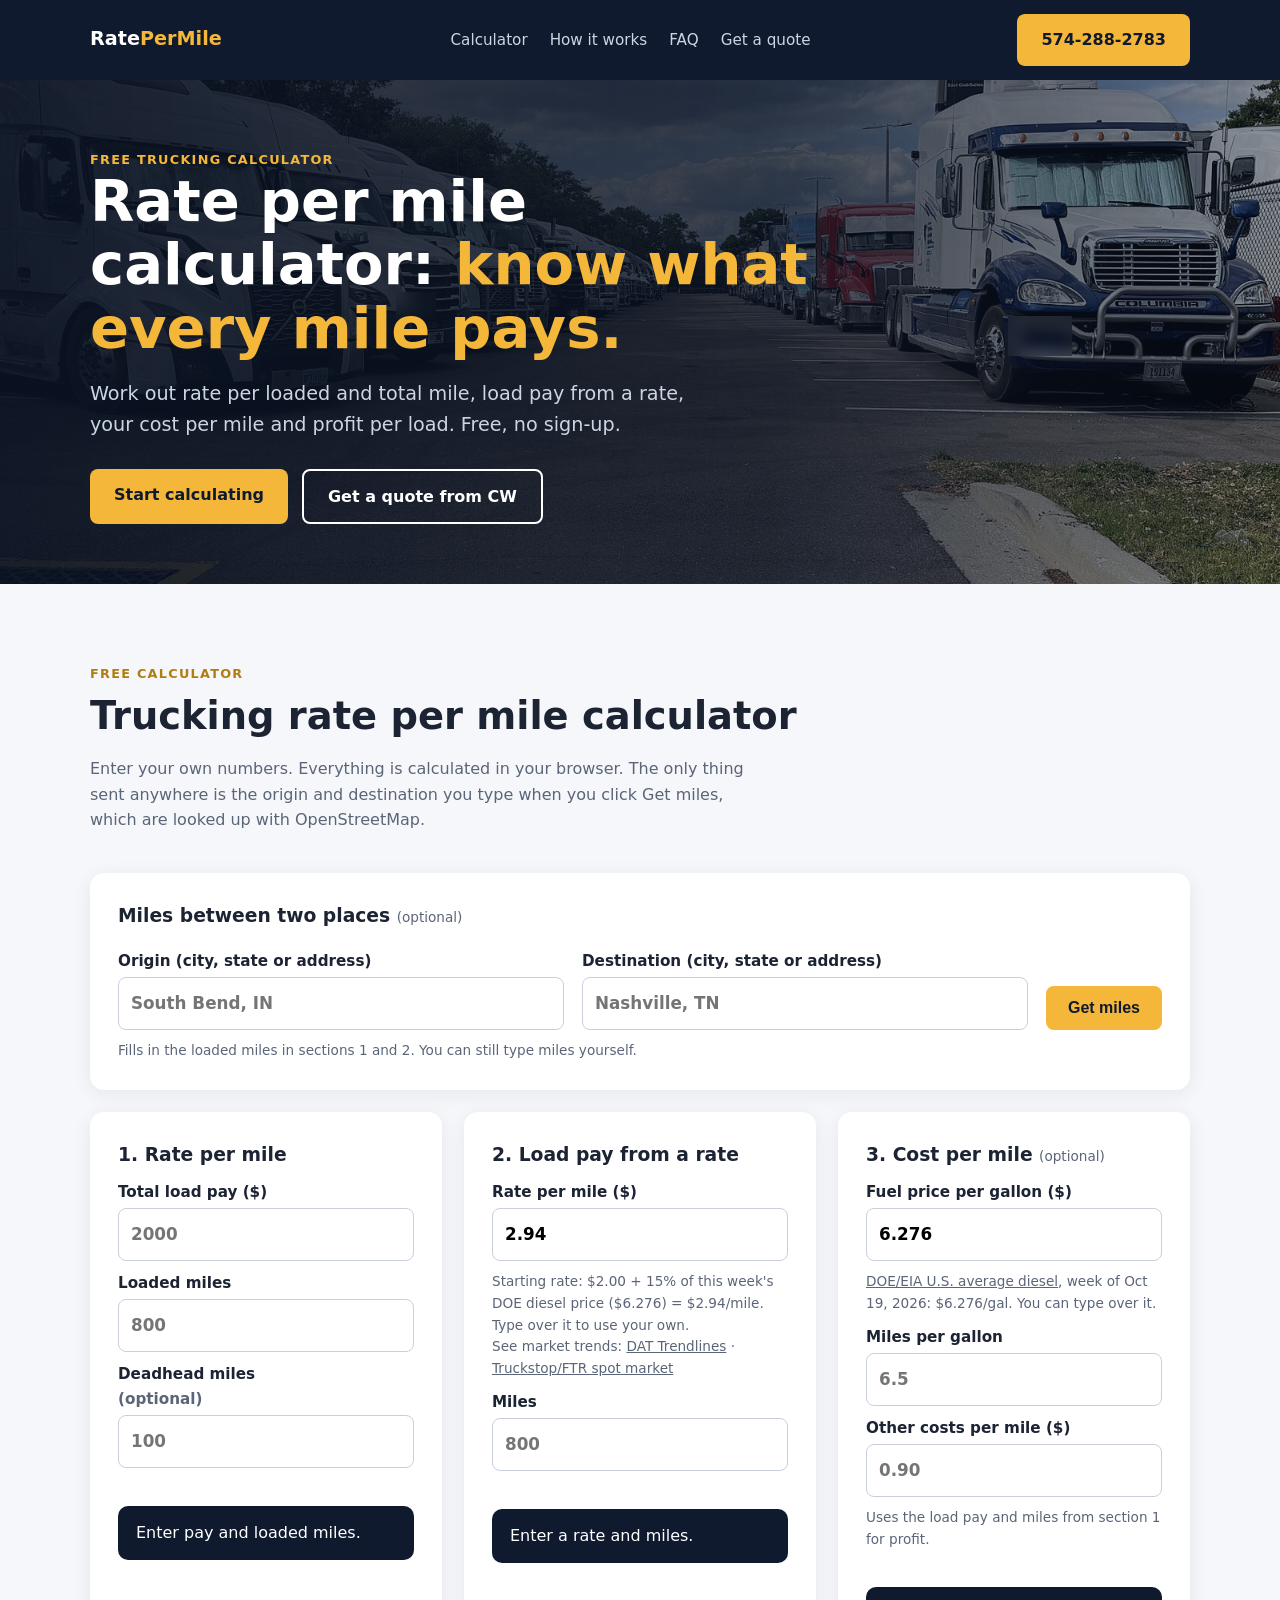
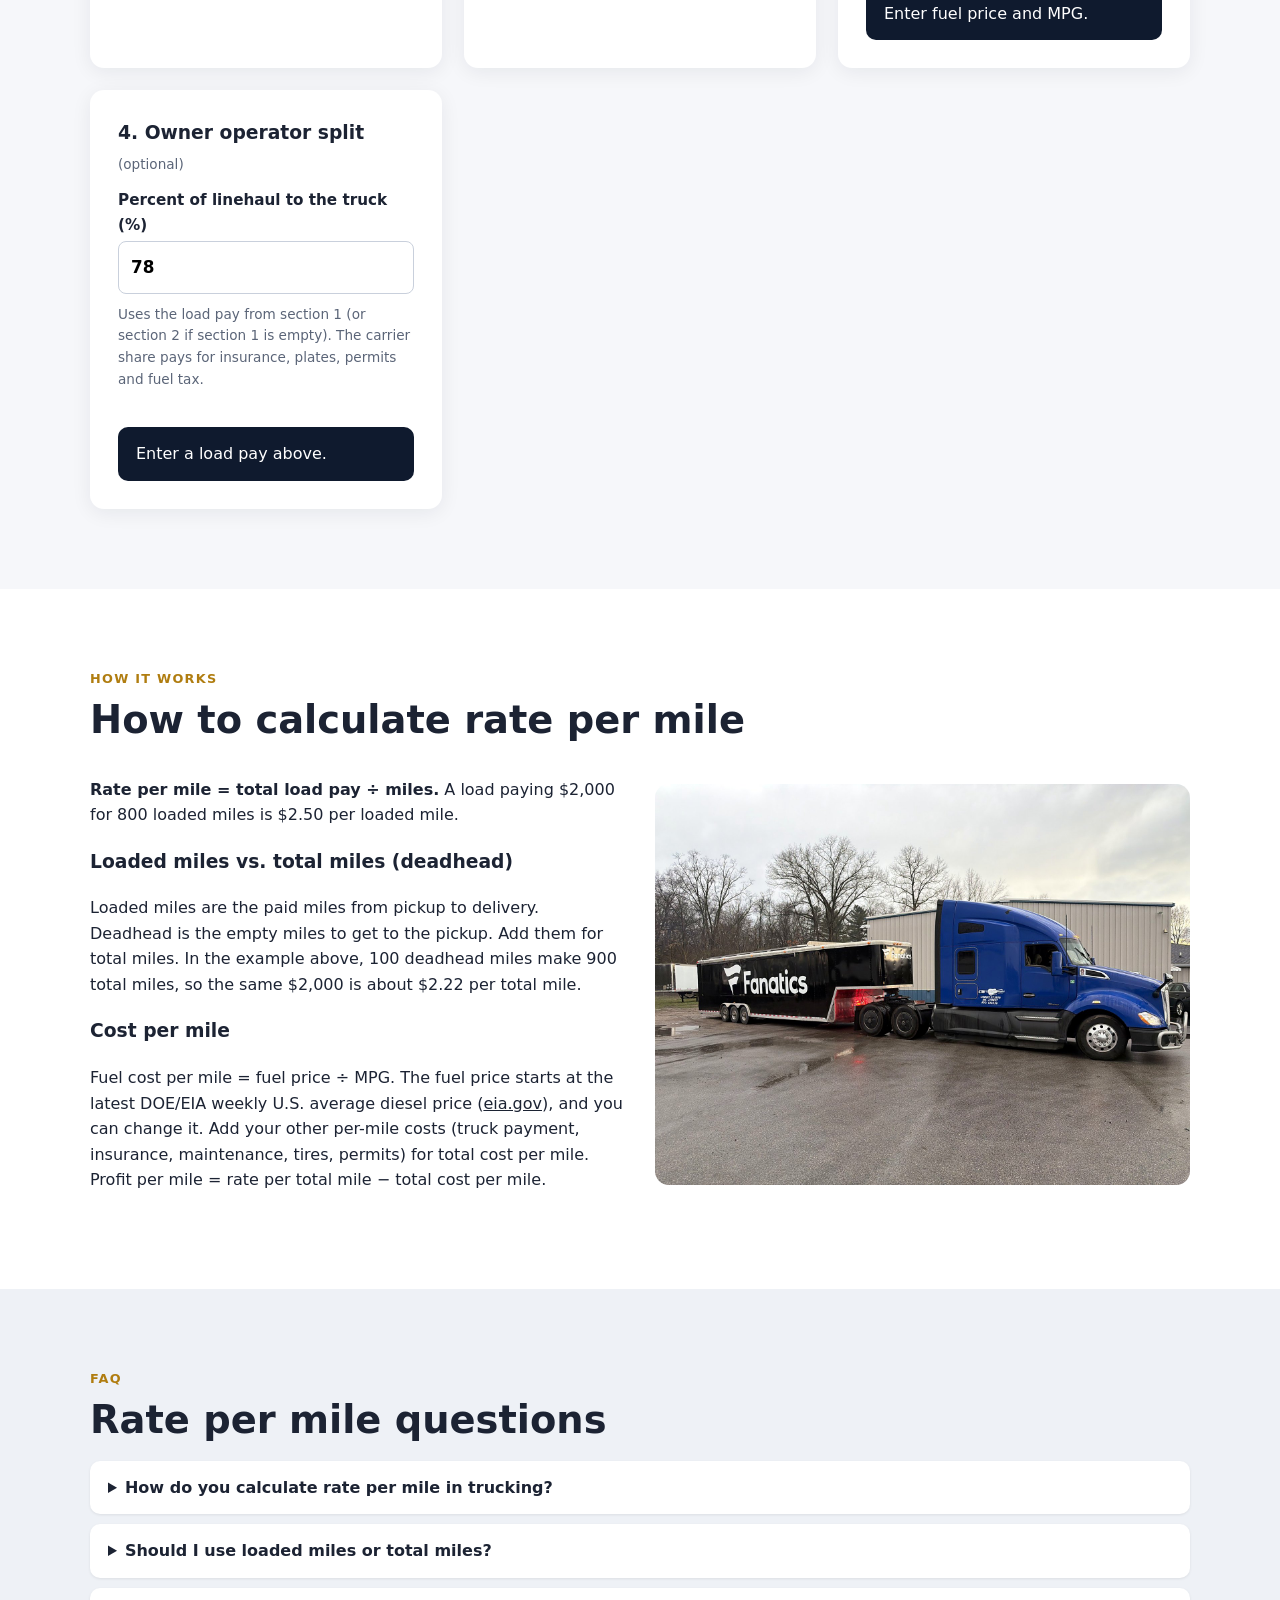
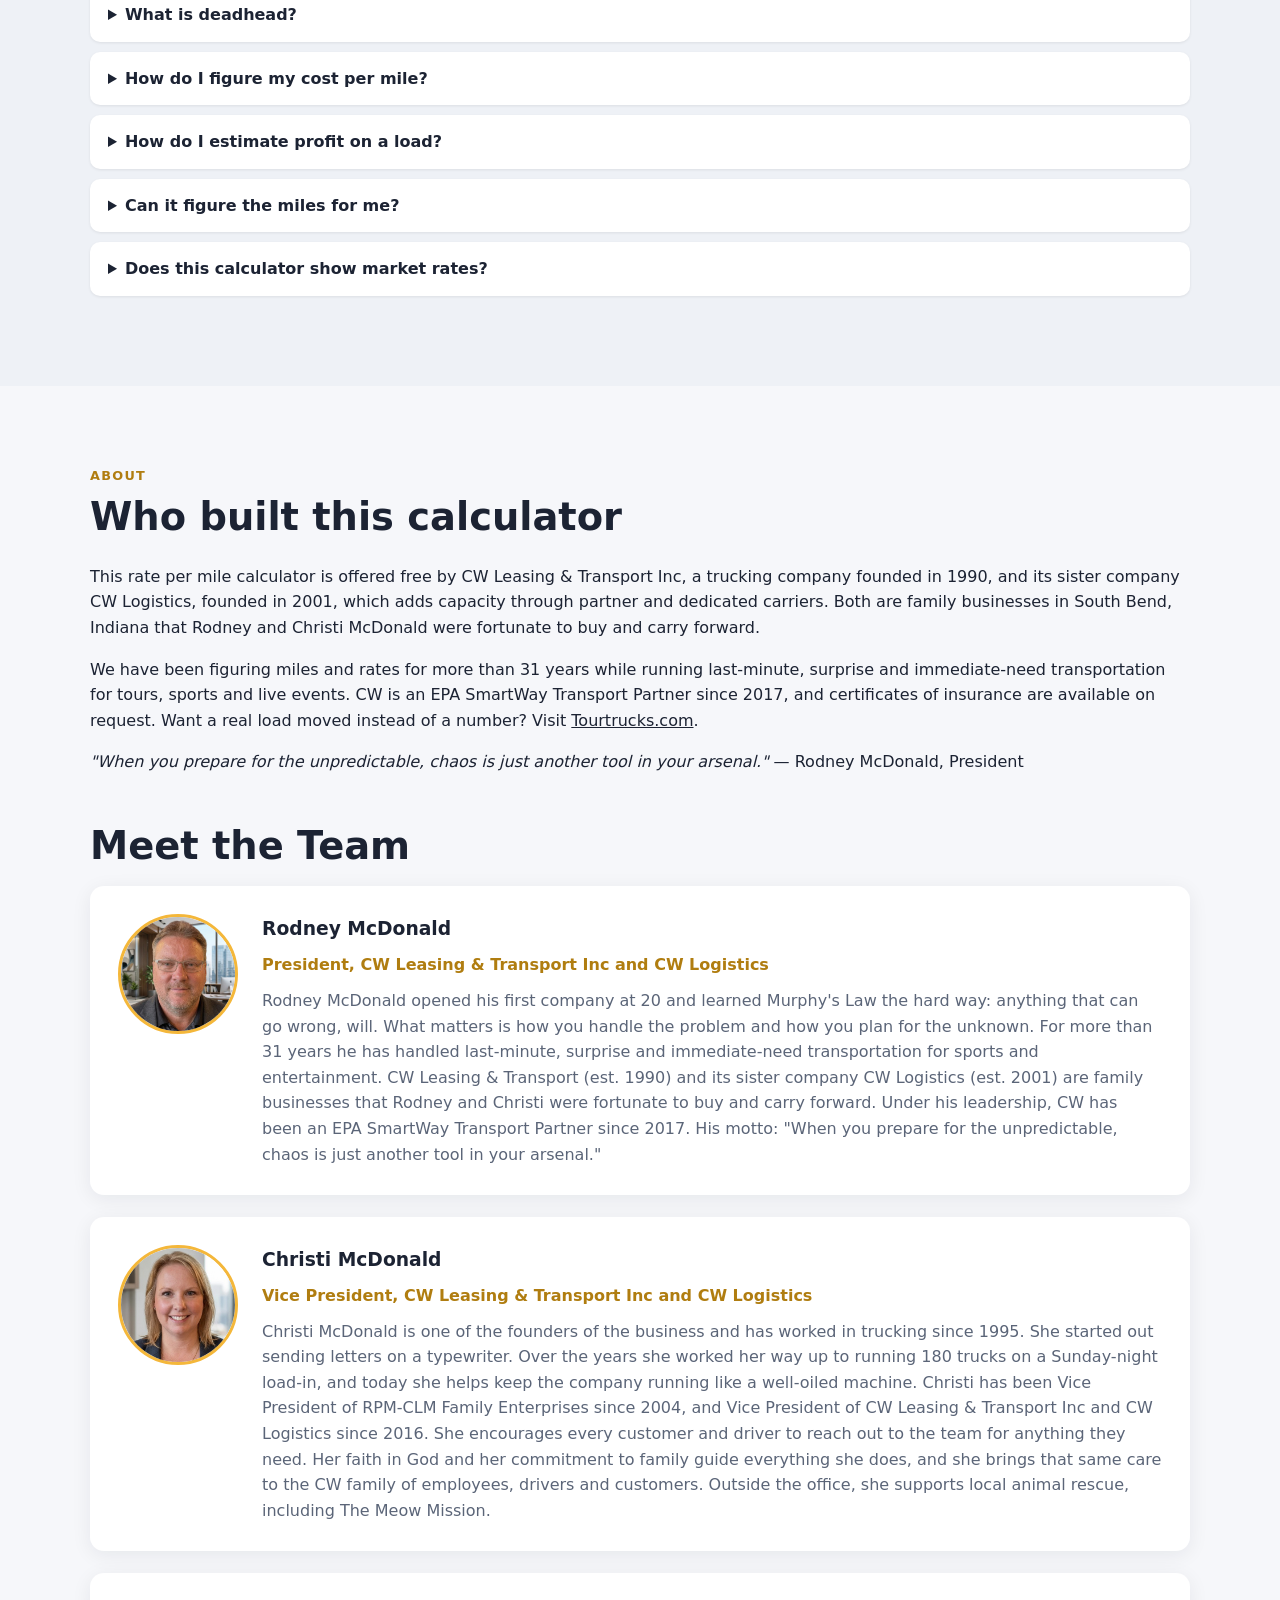
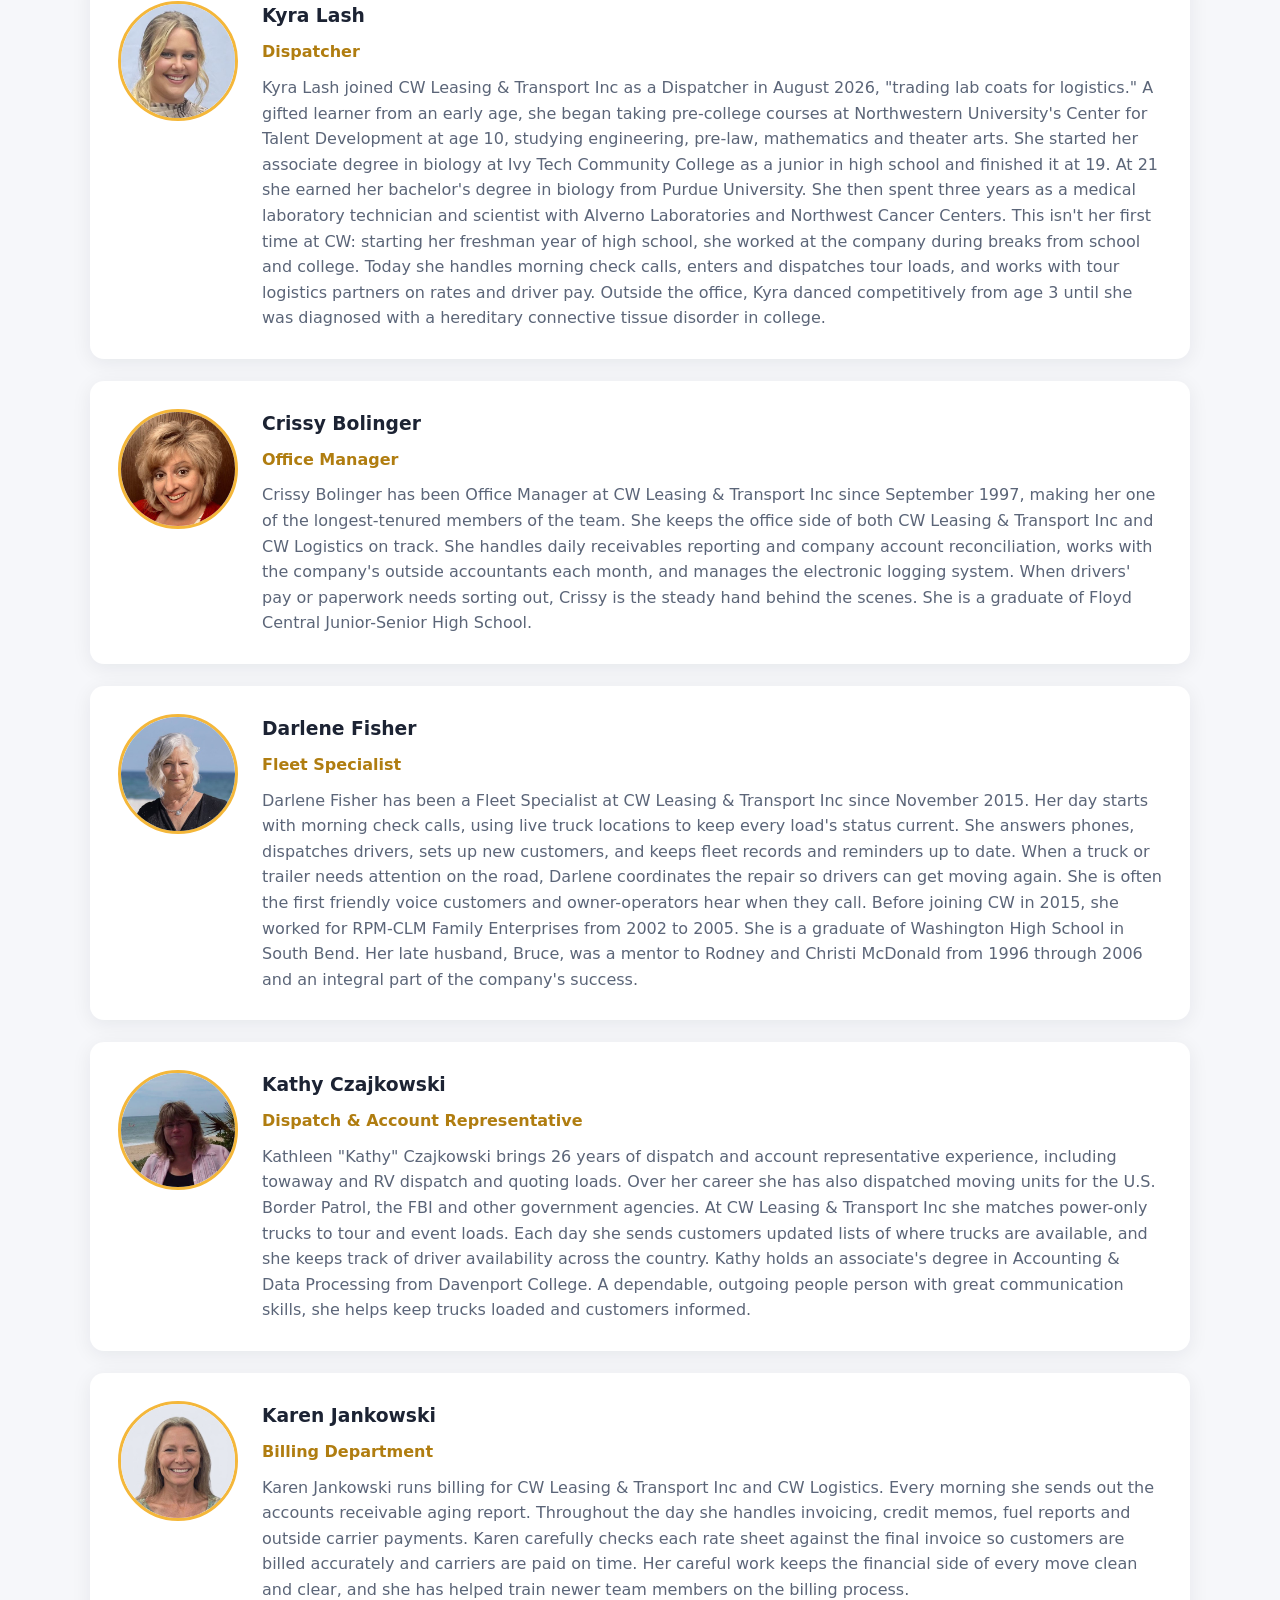
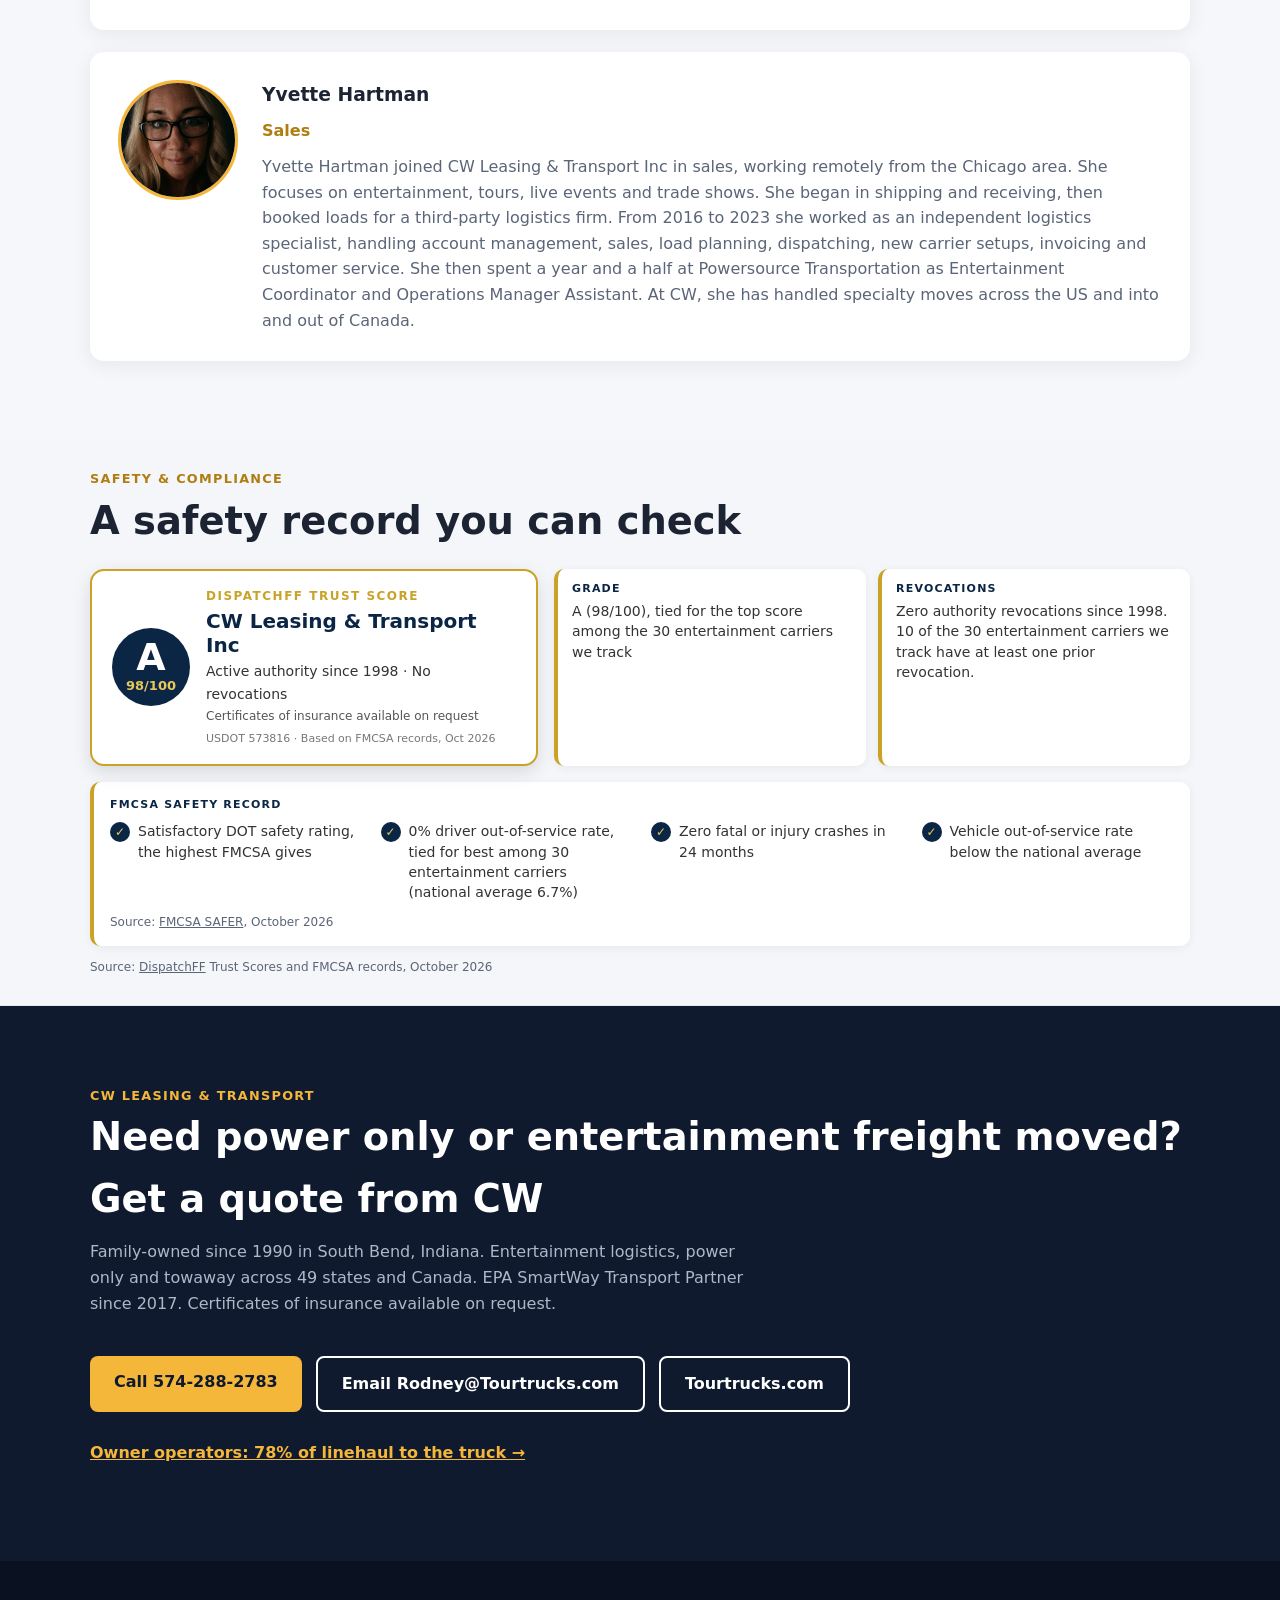
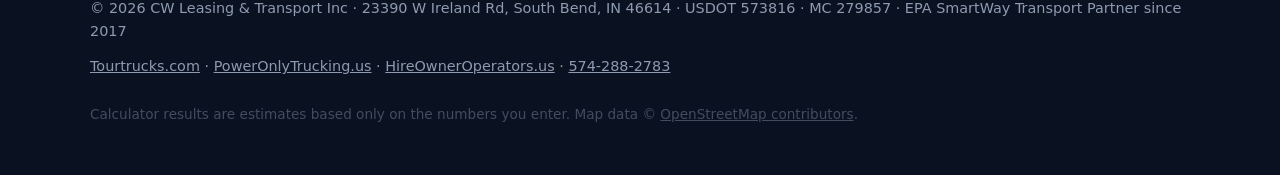
==== index.html @ 6338f36e "Remove lowest grades card from safety section" ====
<!doctype html>
<html lang="en"><head><meta charset="utf-8"><meta name="viewport" content="width=device-width,initial-scale=1">
<title>Rate Per Mile Calculator | Trucking Rate Per Mile &amp; Cost Per Mile Calculator</title><meta name="description" content="Free rate per mile calculator for truckers, owner operators and shippers. Figure trucking rate per mile, loaded vs. total miles with deadhead, load pay from a rate, cost per mile and profit per load. From CW Leasing &amp; Transport.">
<meta name="keywords" content="rate per mile calculator, trucking rate per mile, cost per mile calculator, deadhead, owner operator calculator">
<link rel="canonical" href="https://ratepermile.com/"><meta property="og:title" content="Rate Per Mile Calculator | Trucking Rate Per Mile &amp; Cost Per Mile Calculator"><meta property="og:description" content="Free rate per mile calculator for truckers, owner operators and shippers. Figure trucking rate per mile, loaded vs. total miles with deadhead, load pay from a rate, cost per mile and profit per load. From CW Leasing &amp; Transport."><meta property="og:url" content="https://ratepermile.com/"><meta property="og:type" content="website">
<link rel="stylesheet" href="css/style.css"><script type="application/ld+json">{"@context": "https://schema.org", "@type": "LocalBusiness", "name": "CW Leasing & Transport Inc", "url": "https://ratepermile.com/", "telephone": "+1-574-288-2783", "email": "Rodney@Tourtrucks.com", "foundingDate": "1990-09", "address": {"@type": "PostalAddress", "streetAddress": "23390 W Ireland Rd", "addressLocality": "South Bend", "addressRegion": "IN", "postalCode": "46614", "addressCountry": "US"}, "areaServed": ["United States", "Canada"], "description": "Free rate per mile calculator for truckers, owner operators and shippers. Figure trucking rate per mile, loaded vs. total miles with deadhead, load pay from a rate, cost per mile and profit per load. From CW Leasing & Transport.", "award": "EPA SmartWay Transport Partner since 2017", "identifier": [{"@type": "PropertyValue", "name": "USDOT", "value": "573816"}, {"@type": "PropertyValue", "name": "MC", "value": "279857"}], "image": "https://ratepermile.com/img/tractors-trailers-rows.jpg", "sameAs": ["https://www.tourtrucks.com/", "https://poweronlytrucking.us/", "https://www.facebook.com/entertainmenttransportation", "https://www.linkedin.com/in/mcrodney/"]}</script><script type="application/ld+json">{"@context": "https://schema.org", "@type": "WebApplication", "name": "Rate Per Mile Calculator", "url": "https://ratepermile.com/", "applicationCategory": "BusinessApplication", "operatingSystem": "Any (web browser)", "offers": {"@type": "Offer", "price": "0", "priceCurrency": "USD"}, "description": "Free rate per mile calculator for truckers, owner operators and shippers. Figure trucking rate per mile, loaded vs. total miles with deadhead, load pay from a rate, cost per mile and profit per load. From CW Leasing & Transport.", "provider": {"@type": "Organization", "name": "CW Leasing & Transport Inc", "url": "https://tourtrucks.com/", "telephone": "+1-574-288-2783"}}</script><script type="application/ld+json">{"@context": "https://schema.org", "@type": "FAQPage", "mainEntity": [{"@type": "Question", "name": "How do you calculate rate per mile in trucking?", "acceptedAnswer": {"@type": "Answer", "text": "Divide the total load pay by the miles. For example, $2,000 for 800 loaded miles is $2.50 per loaded mile."}}, {"@type": "Question", "name": "Should I use loaded miles or total miles?", "acceptedAnswer": {"@type": "Answer", "text": "Use both. Rate per loaded mile is what brokers usually quote, but rate per total mile (loaded plus deadhead) shows what the truck actually earns for every mile it drives."}}, {"@type": "Question", "name": "What is deadhead?", "acceptedAnswer": {"@type": "Answer", "text": "Deadhead is the empty miles driven to pick up a load or to get back after delivering one. Those miles cost fuel and time but usually are not paid."}}, {"@type": "Question", "name": "How do I figure my cost per mile?", "acceptedAnswer": {"@type": "Answer", "text": "Fuel cost per mile is the fuel price per gallon divided by your miles per gallon. The fuel price fills in automatically with the latest U.S. Department of Energy (EIA) weekly U.S. average retail on-highway diesel price, updated every week. You can type over it with your own price. Add your other per-mile costs (truck payment, insurance, maintenance, tires, permits, and so on) to get total cost per mile."}}, {"@type": "Question", "name": "How do I estimate profit on a load?", "acceptedAnswer": {"@type": "Answer", "text": "Subtract your total cost per mile from your rate per total mile, then multiply by total miles for the profit on the load."}}, {"@type": "Question", "name": "Can it figure the miles for me?", "acceptedAnswer": {"@type": "Answer", "text": "Yes. Type an origin and destination (city and state or an address) and click Get miles. It looks up approximate driving miles with free OpenStreetMap data and fills in the loaded miles. That is a car route, so truck routes may differ; check the route on Google Maps and type over the miles if needed."}}, {"@type": "Question", "name": "Does this calculator show market rates?", "acceptedAnswer": {"@type": "Answer", "text": "No. It does not show average or market rates or a quote. The rate per mile starts at $2.00 plus 15% of the weekly DOE diesel price only as a starting number for the math; type over it with your own rate."}}]}</script>
<style>.calc{display:grid;gap:22px;grid-template-columns:repeat(auto-fit,minmax(300px,1fr))}.fld{display:block;margin:10px 0}.fld span{display:block;font-weight:600;font-size:.95rem;margin-bottom:4px}
.fld input{width:100%;padding:12px;font-size:1.05rem;border:1px solid #c9d0dc;border-radius:8px}.fld input.bad{border-color:#c0392b;background:#fff3f2}
.res{margin-top:14px;background:#0f1a2e;color:#fff;border-radius:10px;padding:14px 18px;min-height:52px}.res div{display:flex;justify-content:space-between;gap:10px;padding:3px 0}.res b{color:#f4b73a;font-size:1.15rem}
.err{color:#c0392b;font-size:.9rem;margin-top:8px;min-height:1em}.opt{font-weight:400;color:#5b6578;font-size:.85rem}
.card .btn{margin-top:8px}details{background:#fff;border-radius:10px;padding:14px 18px;margin:10px 0;box-shadow:0 1px 3px rgba(0,0,0,.08)}summary{font-weight:700;cursor:pointer}
.about{display:grid;gap:30px;grid-template-columns:repeat(auto-fit,minmax(300px,1fr));align-items:center}.about img{width:100%;border-radius:14px}
.route{margin-bottom:22px}.rgrid{display:grid;gap:0 18px;grid-template-columns:1fr 1fr auto;align-items:end}.rbtn{margin:10px 0}.rbtn .btn{border:0;cursor:pointer;font-size:1rem;padding:13px 22px}.rbtn .btn:disabled{opacity:.6;cursor:wait}#mimsg.err{color:#c0392b}
@media(max-width:700px){.rgrid{grid-template-columns:1fr}}
@media(max-width:700px){nav{display:none}header .btn{padding:10px 14px}}</style></head><body>
<header><div class="wrap"><a class="brand" href="https://ratepermile.com/">Rate<span>PerMile</span></a>
<nav><a href="#calculator">Calculator</a><a href="#how">How it works</a><a href="#faq">FAQ</a><a href="#quote">Get a quote</a></nav><a class="btn btn-gold" href="tel:+15742882783">574-288-2783</a></div></header>
<section class="hero photo" style="padding:70px 0 60px;background-image:linear-gradient(90deg,rgba(10,18,34,.93) 0,rgba(10,18,34,.78) 60%,rgba(10,18,34,.45)),url(img/tractors-trailers-rows.jpg)"><div class="wrap">
<div class="eyebrow" style="color:var(--gold)">Free trucking calculator</div><h1>Rate per mile calculator: <em>know what every mile pays.</em></h1>
<p>Work out rate per loaded and total mile, load pay from a rate, your cost per mile and profit per load. Free, no sign-up.</p>
<div class="cta"><a class="btn btn-gold" href="#calculator">Start calculating</a><a class="btn btn-ghost" href="#quote">Get a quote from CW</a></div></div></section>
<section id="calculator"><div class="wrap"><div class="eyebrow">Free calculator</div><h2>Trucking rate per mile calculator</h2>
<p class="lead">Enter your own numbers. Everything is calculated in your browser. The only thing sent anywhere is the origin and destination you type when you click Get miles, which are looked up with OpenStreetMap.</p><div class="card route"><h3>Miles between two places <span class="opt">(optional)</span></h3><div class="rgrid">
<label class="fld"><span>Origin (city, state or address)</span><input id="orig" type="text" autocomplete="off" placeholder="South Bend, IN"></label>
<label class="fld"><span>Destination (city, state or address)</span><input id="dest" type="text" autocomplete="off" placeholder="Nashville, TN"></label>
<div class="rbtn"><button type="button" class="btn btn-gold" id="getmi">Get miles</button></div></div>
<p class="note" id="mimsg" aria-live="polite">Fills in the loaded miles in sections 1 and 2. You can still type miles yourself.</p>
<p class="note"><a id="gmap" href="#" target="_blank" rel="noopener" hidden>View route on Google Maps &rarr;</a></p></div>
<div class="calc">
<div class="card"><h3>1. Rate per mile</h3><label class="fld"><span>Total load pay ($)</span><input id="pay" type="number" inputmode="decimal" min="0" step="any" placeholder="2000" value=""></label><label class="fld"><span>Loaded miles</span><input id="loaded" type="number" inputmode="decimal" min="0" step="any" placeholder="800" value=""></label><label class="fld"><span>Deadhead miles <span class="opt">(optional)</span></span><input id="dead" type="number" inputmode="decimal" min="0" step="any" placeholder="100" value=""></label><div class="err" id="e1"></div><div class="res" id="r1">Enter pay and loaded miles.</div></div>
<div class="card"><h3>2. Load pay from a rate</h3><label class="fld"><span>Rate per mile ($)</span><input id="rate" type="number" inputmode="decimal" min="0" step="any" placeholder="2.50" value=""></label><p class="note" id="ratesrc"></p><p class="note">See market trends: <a href="https://www.dat.com/trendlines" target="_blank" rel="noopener">DAT Trendlines</a> · <a href="https://spot.ftrintel.com/current" target="_blank" rel="noopener">Truckstop/FTR spot market</a></p><label class="fld"><span>Miles</span><input id="miles" type="number" inputmode="decimal" min="0" step="any" placeholder="800" value=""></label><div class="err" id="e2"></div><div class="res" id="r2">Enter a rate and miles.</div></div>
<div class="card"><h3>3. Cost per mile <span class="opt">(optional)</span></h3><label class="fld"><span>Fuel price per gallon ($)</span><input id="fuel" type="number" inputmode="decimal" min="0" step="any" placeholder="4.00" value=""></label><p class="note" id="fuelsrc"></p><label class="fld"><span>Miles per gallon</span><input id="mpg" type="number" inputmode="decimal" min="0" step="any" placeholder="6.5" value=""></label><label class="fld"><span>Other costs per mile ($)</span><input id="other" type="number" inputmode="decimal" min="0" step="any" placeholder="0.90" value=""></label><p class="note opt">Uses the load pay and miles from section 1 for profit.</p><div class="err" id="e3"></div><div class="res" id="r3">Enter fuel price and MPG.</div></div>
<div class="card"><h3>4. Owner operator split <span class="opt">(optional)</span></h3><label class="fld"><span>Percent of linehaul to the truck (%)</span><input id="pct" type="number" inputmode="decimal" min="0" step="any" placeholder="78" value="78"></label><p class="note opt">Uses the load pay from section 1 (or section 2 if section 1 is empty). The carrier share pays for insurance, plates, permits and fuel tax.</p><div class="err" id="e4"></div><div class="res" id="r4">Enter a load pay above.</div></div>
</div></div></section><section id="how" style="background:#fff"><div class="wrap"><div class="eyebrow">How it works</div><h2>How to calculate rate per mile</h2>
<div class="about"><div><p><strong>Rate per mile = total load pay ÷ miles.</strong> A load paying $2,000 for 800 loaded miles is $2.50 per loaded mile.</p>
<h3>Loaded miles vs. total miles (deadhead)</h3><p>Loaded miles are the paid miles from pickup to delivery. Deadhead is the empty miles to get to the pickup. Add them for total miles. In the example above, 100 deadhead miles make 900 total miles, so the same $2,000 is about $2.22 per total mile.</p>
<h3>Cost per mile</h3><p>Fuel cost per mile = fuel price ÷ MPG. The fuel price starts at the latest DOE/EIA weekly U.S. average diesel price (<a href="https://www.eia.gov/petroleum/gasdiesel/">eia.gov</a>), and you can change it. Add your other per-mile costs (truck payment, insurance, maintenance, tires, permits) for total cost per mile. Profit per mile = rate per total mile − total cost per mile.</p></div>
<img src="img/fanatics-trailer-blue-tractor.jpg" alt="A Fanatics merchandise trailer hooked to a blue CW Kenworth" loading="lazy"></div></div></section><section id="faq" style="background:#eef1f6"><div class="wrap"><div class="eyebrow">FAQ</div><h2>Rate per mile questions</h2><details><summary>How do you calculate rate per mile in trucking?</summary><p>Divide the total load pay by the miles. For example, $2,000 for 800 loaded miles is $2.50 per loaded mile.</p></details><details><summary>Should I use loaded miles or total miles?</summary><p>Use both. Rate per loaded mile is what brokers usually quote, but rate per total mile (loaded plus deadhead) shows what the truck actually earns for every mile it drives.</p></details><details><summary>What is deadhead?</summary><p>Deadhead is the empty miles driven to pick up a load or to get back after delivering one. Those miles cost fuel and time but usually are not paid.</p></details><details><summary>How do I figure my cost per mile?</summary><p>Fuel cost per mile is the fuel price per gallon divided by your miles per gallon. The fuel price fills in automatically with the latest U.S. Department of Energy (EIA) weekly U.S. average retail on-highway diesel price, updated every week. You can type over it with your own price. Add your other per-mile costs (truck payment, insurance, maintenance, tires, permits, and so on) to get total cost per mile.</p></details><details><summary>How do I estimate profit on a load?</summary><p>Subtract your total cost per mile from your rate per total mile, then multiply by total miles for the profit on the load.</p></details><details><summary>Can it figure the miles for me?</summary><p>Yes. Type an origin and destination (city and state or an address) and click Get miles. It looks up approximate driving miles with free OpenStreetMap data and fills in the loaded miles. That is a car route, so truck routes may differ; check the route on Google Maps and type over the miles if needed.</p></details><details><summary>Does this calculator show market rates?</summary><p>No. It does not show average or market rates or a quote. The rate per mile starts at $2.00 plus 15% of the weekly DOE diesel price only as a starting number for the math; type over it with your own rate.</p></details></div></section><section id="about"><div class="wrap"><div class="eyebrow">About</div><div id="company-about" style="margin:0 0 40px"><h2>Who built this calculator</h2><p>This rate per mile calculator is offered free by CW Leasing &amp; Transport Inc, a trucking company founded in 1990, and its sister company CW Logistics, founded in 2001, which adds capacity through partner and dedicated carriers. Both are family businesses in South Bend, Indiana that Rodney and Christi McDonald were fortunate to buy and carry forward.</p><p>We have been figuring miles and rates for more than 31 years while running last-minute, surprise and immediate-need transportation for tours, sports and live events. CW is an EPA SmartWay Transport Partner since 2017, and certificates of insurance are available on request. Want a real load moved instead of a number? Visit <a href="https://tourtrucks.com">Tourtrucks.com</a>.</p><p><em>"When you prepare for the unpredictable, chaos is just another tool in your arsenal."</em> &mdash; Rodney McDonald, President</p></div><h2>Meet the Team</h2><div class="grid"><div class="card" style="grid-column:1/-1;display:flex;flex-wrap:wrap;gap:24px;align-items:flex-start"><img src="team-rodney.jpg" alt="Rodney McDonald, President, CW Leasing &amp; Transport Inc and CW Logistics" width="120" height="120" loading="lazy" style="width:120px;height:120px;border-radius:50%;object-fit:cover;flex:none;border:3px solid var(--gold)"><div style="flex:1;min-width:240px"><h3>Rodney McDonald</h3><p style="color:#b07d10;font-weight:600;margin:0 0 10px">President, CW Leasing &amp; Transport Inc and CW Logistics</p><p>Rodney McDonald opened his first company at 20 and learned Murphy's Law the hard way: anything that can go wrong, will. What matters is how you handle the problem and how you plan for the unknown. For more than 31 years he has handled last-minute, surprise and immediate-need transportation for sports and entertainment. CW Leasing &amp; Transport (est. 1990) and its sister company CW Logistics (est. 2001) are family businesses that Rodney and Christi were fortunate to buy and carry forward. Under his leadership, CW has been an EPA SmartWay Transport Partner since 2017. His motto: "When you prepare for the unpredictable, chaos is just another tool in your arsenal."</p></div></div><div class="card" style="grid-column:1/-1;display:flex;flex-wrap:wrap;gap:24px;align-items:flex-start"><img src="team-christi.jpg" alt="Christi McDonald, Vice President, CW Leasing &amp; Transport Inc and CW Logistics" width="120" height="120" loading="lazy" style="width:120px;height:120px;border-radius:50%;object-fit:cover;flex:none;border:3px solid var(--gold)"><div style="flex:1;min-width:240px"><h3>Christi McDonald</h3><p style="color:#b07d10;font-weight:600;margin:0 0 10px">Vice President, CW Leasing &amp; Transport Inc and CW Logistics</p><p>Christi McDonald is one of the founders of the business and has worked in trucking since 1995. She started out sending letters on a typewriter. Over the years she worked her way up to running 180 trucks on a Sunday-night load-in, and today she helps keep the company running like a well-oiled machine. Christi has been Vice President of RPM-CLM Family Enterprises since 2004, and Vice President of CW Leasing &amp; Transport Inc and CW Logistics since 2016. She encourages every customer and driver to reach out to the team for anything they need. Her faith in God and her commitment to family guide everything she does, and she brings that same care to the CW family of employees, drivers and customers. Outside the office, she supports local animal rescue, including The Meow Mission.</p></div></div><div class="card" style="grid-column:1/-1;display:flex;flex-wrap:wrap;gap:24px;align-items:flex-start"><img src="team-kyra.jpg" alt="Kyra Lash, Dispatcher" width="120" height="120" loading="lazy" style="width:120px;height:120px;border-radius:50%;object-fit:cover;flex:none;border:3px solid var(--gold)"><div style="flex:1;min-width:240px"><h3>Kyra Lash</h3><p style="color:#b07d10;font-weight:600;margin:0 0 10px">Dispatcher</p><p>Kyra Lash joined CW Leasing &amp; Transport Inc as a Dispatcher in August 2026, "trading lab coats for logistics." A gifted learner from an early age, she began taking pre-college courses at Northwestern University's Center for Talent Development at age 10, studying engineering, pre-law, mathematics and theater arts. She started her associate degree in biology at Ivy Tech Community College as a junior in high school and finished it at 19. At 21 she earned her bachelor's degree in biology from Purdue University. She then spent three years as a medical laboratory technician and scientist with Alverno Laboratories and Northwest Cancer Centers. This isn't her first time at CW: starting her freshman year of high school, she worked at the company during breaks from school and college. Today she handles morning check calls, enters and dispatches tour loads, and works with tour logistics partners on rates and driver pay. Outside the office, Kyra danced competitively from age 3 until she was diagnosed with a hereditary connective tissue disorder in college.</p></div></div><div class="card" style="grid-column:1/-1;display:flex;flex-wrap:wrap;gap:24px;align-items:flex-start"><img src="team-crissy.jpg" alt="Crissy Bolinger, Office Manager" width="120" height="120" loading="lazy" style="width:120px;height:120px;border-radius:50%;object-fit:cover;flex:none;border:3px solid var(--gold)"><div style="flex:1;min-width:240px"><h3>Crissy Bolinger</h3><p style="color:#b07d10;font-weight:600;margin:0 0 10px">Office Manager</p><p>Crissy Bolinger has been Office Manager at CW Leasing &amp; Transport Inc since September 1997, making her one of the longest-tenured members of the team. She keeps the office side of both CW Leasing &amp; Transport Inc and CW Logistics on track. She handles daily receivables reporting and company account reconciliation, works with the company's outside accountants each month, and manages the electronic logging system. When drivers' pay or paperwork needs sorting out, Crissy is the steady hand behind the scenes. She is a graduate of Floyd Central Junior-Senior High School.</p></div></div><div class="card" style="grid-column:1/-1;display:flex;flex-wrap:wrap;gap:24px;align-items:flex-start"><img src="team-darlene.jpg" alt="Darlene Fisher, Fleet Specialist" width="120" height="120" loading="lazy" style="width:120px;height:120px;border-radius:50%;object-fit:cover;flex:none;border:3px solid var(--gold)"><div style="flex:1;min-width:240px"><h3>Darlene Fisher</h3><p style="color:#b07d10;font-weight:600;margin:0 0 10px">Fleet Specialist</p><p>Darlene Fisher has been a Fleet Specialist at CW Leasing &amp; Transport Inc since November 2015. Her day starts with morning check calls, using live truck locations to keep every load's status current. She answers phones, dispatches drivers, sets up new customers, and keeps fleet records and reminders up to date. When a truck or trailer needs attention on the road, Darlene coordinates the repair so drivers can get moving again. She is often the first friendly voice customers and owner-operators hear when they call. Before joining CW in 2015, she worked for RPM-CLM Family Enterprises from 2002 to 2005. She is a graduate of Washington High School in South Bend. Her late husband, Bruce, was a mentor to Rodney and Christi McDonald from 1996 through 2006 and an integral part of the company's success.</p></div></div><div class="card" style="grid-column:1/-1;display:flex;flex-wrap:wrap;gap:24px;align-items:flex-start"><img src="team-kathy.jpg" alt="Kathy Czajkowski, Dispatch &amp; Account Representative" width="120" height="120" loading="lazy" style="width:120px;height:120px;border-radius:50%;object-fit:cover;flex:none;border:3px solid var(--gold)"><div style="flex:1;min-width:240px"><h3>Kathy Czajkowski</h3><p style="color:#b07d10;font-weight:600;margin:0 0 10px">Dispatch &amp; Account Representative</p><p>Kathleen "Kathy" Czajkowski brings 26 years of dispatch and account representative experience, including towaway and RV dispatch and quoting loads. Over her career she has also dispatched moving units for the U.S. Border Patrol, the FBI and other government agencies. At CW Leasing &amp; Transport Inc she matches power-only trucks to tour and event loads. Each day she sends customers updated lists of where trucks are available, and she keeps track of driver availability across the country. Kathy holds an associate's degree in Accounting &amp; Data Processing from Davenport College. A dependable, outgoing people person with great communication skills, she helps keep trucks loaded and customers informed.</p></div></div><div class="card" style="grid-column:1/-1;display:flex;flex-wrap:wrap;gap:24px;align-items:flex-start"><img src="team-karen.jpg" alt="Karen Jankowski, Billing Department" width="120" height="120" loading="lazy" style="width:120px;height:120px;border-radius:50%;object-fit:cover;flex:none;border:3px solid var(--gold)"><div style="flex:1;min-width:240px"><h3>Karen Jankowski</h3><p style="color:#b07d10;font-weight:600;margin:0 0 10px">Billing Department</p><p>Karen Jankowski runs billing for CW Leasing &amp; Transport Inc and CW Logistics. Every morning she sends out the accounts receivable aging report. Throughout the day she handles invoicing, credit memos, fuel reports and outside carrier payments. Karen carefully checks each rate sheet against the final invoice so customers are billed accurately and carriers are paid on time. Her careful work keeps the financial side of every move clean and clear, and she has helped train newer team members on the billing process.</p></div></div><div class="card" style="grid-column:1/-1;display:flex;flex-wrap:wrap;gap:24px;align-items:flex-start"><img src="team-yvette.jpg" alt="Yvette Hartman, Sales" width="120" height="120" loading="lazy" style="width:120px;height:120px;border-radius:50%;object-fit:cover;flex:none;border:3px solid var(--gold)"><div style="flex:1;min-width:240px"><h3>Yvette Hartman</h3><p style="color:#b07d10;font-weight:600;margin:0 0 10px">Sales</p><p>Yvette Hartman joined CW Leasing &amp; Transport Inc in sales, working remotely from the Chicago area. She focuses on entertainment, tours, live events and trade shows. She began in shipping and receiving, then booked loads for a third-party logistics firm. From 2016 to 2023 she worked as an independent logistics specialist, handling account management, sales, load planning, dispatching, new carrier setups, invoicing and customer service. She then spent a year and a half at Powersource Transportation as Entertainment Coordinator and Operations Manager Assistant. At CW, she has handled specialty moves across the US and into and out of Canada.</p></div></div></div></div></section>
<section id="trust-score" style="padding:28px 0;background:#f4f6f9;border-bottom:1px solid #e6e9ef"><div class="wrap"><div class="eyebrow">Safety &amp; Compliance</div><h2 style="margin-bottom:18px">A safety record you can check</h2><div style="display:flex;flex-wrap:wrap;gap:16px;align-items:stretch"><a href="https://www.dispatchff.com/carriers/dot-00573816" target="_blank" rel="noopener" style="text-decoration:none;color:inherit;flex:1 1 340px;max-width:460px;display:block"><div style="display:flex;align-items:center;gap:16px;background:#fff;border:2px solid #c9a227;border-radius:14px;padding:16px 20px;box-shadow:0 6px 18px rgba(0,0,0,.12);height:100%;box-sizing:border-box"><div style="flex:0 0 78px;width:78px;height:78px;border-radius:50%;background:#0b2545;color:#fff;display:flex;flex-direction:column;align-items:center;justify-content:center"><div style="font-size:38px;font-weight:800;line-height:1">A</div><div style="font-size:13px;color:#e8c85a;font-weight:700">98/100</div></div><div style="min-width:0"><div style="font-size:12px;letter-spacing:1.5px;color:#c9a227;font-weight:700">DISPATCHFF TRUST SCORE</div><div style="font-size:20px;font-weight:800;color:#0b2545;margin:3px 0;line-height:1.2">CW Leasing &amp; Transport Inc</div><div style="font-size:14px;color:#333">Active authority since 1998 &middot; No revocations</div><div style="font-size:12px;color:#555;margin-top:2px">Certificates of insurance available on request</div><div style="font-size:11px;color:#777;margin-top:4px">USDOT 573816 &middot; Based on FMCSA records, Oct 2026</div></div></div></a><ul style="list-style:none;margin:0;padding:0;flex:2 1 420px;display:flex;flex-wrap:wrap;gap:12px"><li style="flex:1 1 180px;background:#fff;border-left:4px solid #c9a227;border-radius:10px;padding:12px 14px;box-shadow:0 2px 10px rgba(15,26,46,.06);font-size:14px;line-height:1.45;color:#333"><div style="font-size:11px;letter-spacing:1.2px;text-transform:uppercase;color:#0b2545;font-weight:800;margin-bottom:4px">Grade</div>A (98/100), tied for the top score among the 30 entertainment carriers we track</li><li style="flex:1 1 180px;background:#fff;border-left:4px solid #c9a227;border-radius:10px;padding:12px 14px;box-shadow:0 2px 10px rgba(15,26,46,.06);font-size:14px;line-height:1.45;color:#333"><div style="font-size:11px;letter-spacing:1.2px;text-transform:uppercase;color:#0b2545;font-weight:800;margin-bottom:4px">Revocations</div>Zero authority revocations since 1998. 10 of the 30 entertainment carriers we track have at least one prior revocation.</li></ul></div><div id="safety-record" style="margin-top:16px;background:#fff;border-left:4px solid #c9a227;border-radius:10px;padding:14px 16px;box-shadow:0 2px 10px rgba(15,26,46,.06)"><div style="font-size:11px;letter-spacing:1.2px;text-transform:uppercase;color:#0b2545;font-weight:800;margin-bottom:8px">FMCSA SAFETY RECORD</div><ul style="list-style:none;margin:0;padding:0;display:flex;flex-wrap:wrap;gap:10px 18px"><li style="flex:1 1 220px;display:flex;gap:8px;align-items:flex-start;font-size:14px;line-height:1.45;color:#333"><span style="flex:0 0 20px;width:20px;height:20px;border-radius:50%;background:#0b2545;color:#e8c85a;font-size:12px;font-weight:800;display:flex;align-items:center;justify-content:center;margin-top:1px">&#10003;</span><span>Satisfactory DOT safety rating, the highest FMCSA gives</span></li><li style="flex:1 1 220px;display:flex;gap:8px;align-items:flex-start;font-size:14px;line-height:1.45;color:#333"><span style="flex:0 0 20px;width:20px;height:20px;border-radius:50%;background:#0b2545;color:#e8c85a;font-size:12px;font-weight:800;display:flex;align-items:center;justify-content:center;margin-top:1px">&#10003;</span><span>0% driver out-of-service rate, tied for best among 30 entertainment carriers (national average 6.7%)</span></li><li style="flex:1 1 220px;display:flex;gap:8px;align-items:flex-start;font-size:14px;line-height:1.45;color:#333"><span style="flex:0 0 20px;width:20px;height:20px;border-radius:50%;background:#0b2545;color:#e8c85a;font-size:12px;font-weight:800;display:flex;align-items:center;justify-content:center;margin-top:1px">&#10003;</span><span>Zero fatal or injury crashes in 24 months</span></li><li style="flex:1 1 220px;display:flex;gap:8px;align-items:flex-start;font-size:14px;line-height:1.45;color:#333"><span style="flex:0 0 20px;width:20px;height:20px;border-radius:50%;background:#0b2545;color:#e8c85a;font-size:12px;font-weight:800;display:flex;align-items:center;justify-content:center;margin-top:1px">&#10003;</span><span>Vehicle out-of-service rate below the national average</span></li></ul><p style="font-size:12px;color:#5b6578;margin:10px 0 0">Source: <a href="https://safer.fmcsa.dot.gov/query.asp?query_param=USDOT&amp;query_string=573816&amp;query_type=queryCarrierSnapshot" target="_blank" rel="noopener">FMCSA SAFER</a>, October 2026</p></div><p style="font-size:12px;color:#5b6578;margin:12px 0 0">Source: <a href="https://www.dispatchff.com/carriers/dot-00573816" target="_blank" rel="noopener">DispatchFF</a> Trust Scores and FMCSA records, October 2026</p></div></section>
<section id="quote" class="dark"><div class="wrap"><div class="eyebrow" style="color:var(--gold)">CW Leasing &amp; Transport</div><h2>Need power only or entertainment freight moved? Get a quote from CW</h2>
<p class="lead">Family-owned since 1990 in South Bend, Indiana. Entertainment logistics, power only and towaway across 49 states and Canada. EPA SmartWay Transport Partner since 2017. Certificates of insurance available on request.</p>
<div class="cta"><a class="btn btn-gold" href="tel:+15742882783">Call 574-288-2783</a><a class="btn btn-ghost" href="mailto:Rodney@Tourtrucks.com?subject=Quote%20request%20-%20RatePerMile.com">Email Rodney@Tourtrucks.com</a><a class="btn btn-ghost" href="https://tourtrucks.com">Tourtrucks.com</a></div>
<p style="margin-top:28px"><a href="https://hireowneroperators.us" style="color:var(--gold)"><strong>Owner operators: 78% of linehaul to the truck &rarr;</strong></a></p></div></section>
<footer><div class="wrap"><div>© 2026 CW Leasing &amp; Transport Inc · 23390 W Ireland Rd, South Bend, IN 46614 · USDOT 573816 · MC 279857 · EPA SmartWay Transport Partner since 2017</div><div><a href="https://tourtrucks.com">Tourtrucks.com</a> · <a href="https://poweronlytrucking.us">PowerOnlyTrucking.us</a> · <a href="https://hireowneroperators.us">HireOwnerOperators.us</a> · <a href="tel:+15742882783">574-288-2783</a></div><p class="note" style="opacity:.7">Calculator results are estimates based only on the numbers you enter. Map data © <a href="https://www.openstreetmap.org/copyright">OpenStreetMap contributors</a>.</p></div></footer>
<script src="js/calc.js"></script></body></html>
---- css/style.css ----
:root{--navy:#0f1a2e;--navy2:#16243d;--gold:#f4b73a;--ink:#1c2333;--muted:#5b6578;--bg:#f6f7fa}
*{box-sizing:border-box}body{margin:0;font-family:system-ui,-apple-system,Segoe UI,Roboto,sans-serif;color:var(--ink);background:var(--bg);line-height:1.6}
a{color:inherit}.wrap{max-width:1140px;margin:0 auto;padding:0 20px}
.preview{background:var(--gold);color:var(--navy);text-align:center;font-size:.85rem;font-weight:600;padding:6px}
header{background:var(--navy);color:#fff;position:sticky;top:0;z-index:10}
header .wrap{display:flex;align-items:center;justify-content:space-between;padding:14px 20px}
.brand{font-weight:800;font-size:1.2rem;text-decoration:none}.brand span{color:var(--gold)}
nav a{color:#cdd5e3;text-decoration:none;margin-left:22px;font-size:.95rem}nav a:hover{color:var(--gold)}
.btn{display:inline-block;padding:13px 24px;border-radius:8px;font-weight:700;text-decoration:none;border:0;cursor:pointer;font-size:1rem}
.btn-gold{background:var(--gold);color:var(--navy)}.btn-ghost{border:2px solid #fff;color:#fff}
.hero{background:radial-gradient(1200px 500px at 80% -10%,#2b4a7e 0,transparent 60%),linear-gradient(135deg,var(--navy),#0a1222);color:#fff;padding:96px 0 84px;position:relative;overflow:hidden}
.hero.photo{background-size:cover;background-position:center}
.hero h1{font-size:clamp(2.1rem,5vw,3.6rem);line-height:1.1;margin:0 0 18px;max-width:780px}.hero h1 em{color:var(--gold);font-style:normal}
.hero p{font-size:1.2rem;color:#cdd5e3;max-width:640px}.cta{display:flex;gap:14px;flex-wrap:wrap;margin-top:28px}
.badges{display:flex;gap:10px;flex-wrap:wrap;margin-top:34px}.badges span{background:rgba(255,255,255,.08);border:1px solid rgba(255,255,255,.15);padding:6px 12px;border-radius:99px;font-size:.85rem}
section{padding:80px 0}h2{font-size:clamp(1.7rem,3.5vw,2.4rem);margin:0 0 10px}.lead{color:var(--muted);max-width:680px;margin:0 0 40px}
.eyebrow{color:#b07d10;font-weight:700;text-transform:uppercase;letter-spacing:.1em;font-size:.8rem}
.grid{display:grid;gap:22px;grid-template-columns:repeat(auto-fit,minmax(240px,1fr))}
.card{background:#fff;border-radius:14px;padding:28px;box-shadow:0 4px 20px rgba(15,26,46,.07)}
.card .ic{width:52px;height:52px;border-radius:12px;background:linear-gradient(135deg,var(--gold),#e8932a);display:grid;place-items:center;margin-bottom:14px}
.card h3{margin:0 0 8px}.card p{color:var(--muted);margin:0}
.dark{background:var(--navy);color:#fff}.dark .lead{color:#aeb8ca}.dark .card{background:var(--navy2);box-shadow:none}.dark .card p{color:#aeb8ca}
.stat{font-size:2.4rem;font-weight:800;color:var(--gold)}
blockquote{margin:0;background:#fff;border-left:5px solid var(--gold);border-radius:10px;padding:24px;box-shadow:0 4px 20px rgba(15,26,46,.07)}
blockquote p{font-family:Georgia,serif;font-size:1.1rem;margin:0 0 12px}cite{font-style:normal;font-weight:700;color:#b07d10;font-size:.9rem}
.about{display:grid;grid-template-columns:1fr 1fr;gap:48px;align-items:center}.about img{width:100%;border-radius:14px}
.gallery{display:grid;gap:14px;grid-template-columns:repeat(auto-fit,minmax(220px,1fr))}.gallery img{width:100%;height:200px;object-fit:cover;border-radius:10px}
form{display:grid;gap:14px;grid-template-columns:1fr 1fr}form .full{grid-column:1/-1}
label{font-weight:600;font-size:.9rem;display:block;margin-bottom:4px}
input,select,textarea{width:100%;padding:12px;border:1px solid #cfd5df;border-radius:8px;font:inherit;background:#fff}
.note{font-size:.85rem;color:var(--muted)}
.contact{display:grid;grid-template-columns:repeat(auto-fit,minmax(220px,1fr));gap:22px}
footer{background:#0a1222;color:#8e9ab0;padding:36px 0;font-size:.9rem}footer .wrap{display:flex;justify-content:space-between;flex-wrap:wrap;gap:12px}
@media(max-width:820px){nav{display:none}.about,form{grid-template-columns:1fr}section{padding:56px 0}.hero{padding:64px 0}}
.gallery figure img{margin-bottom:6px}
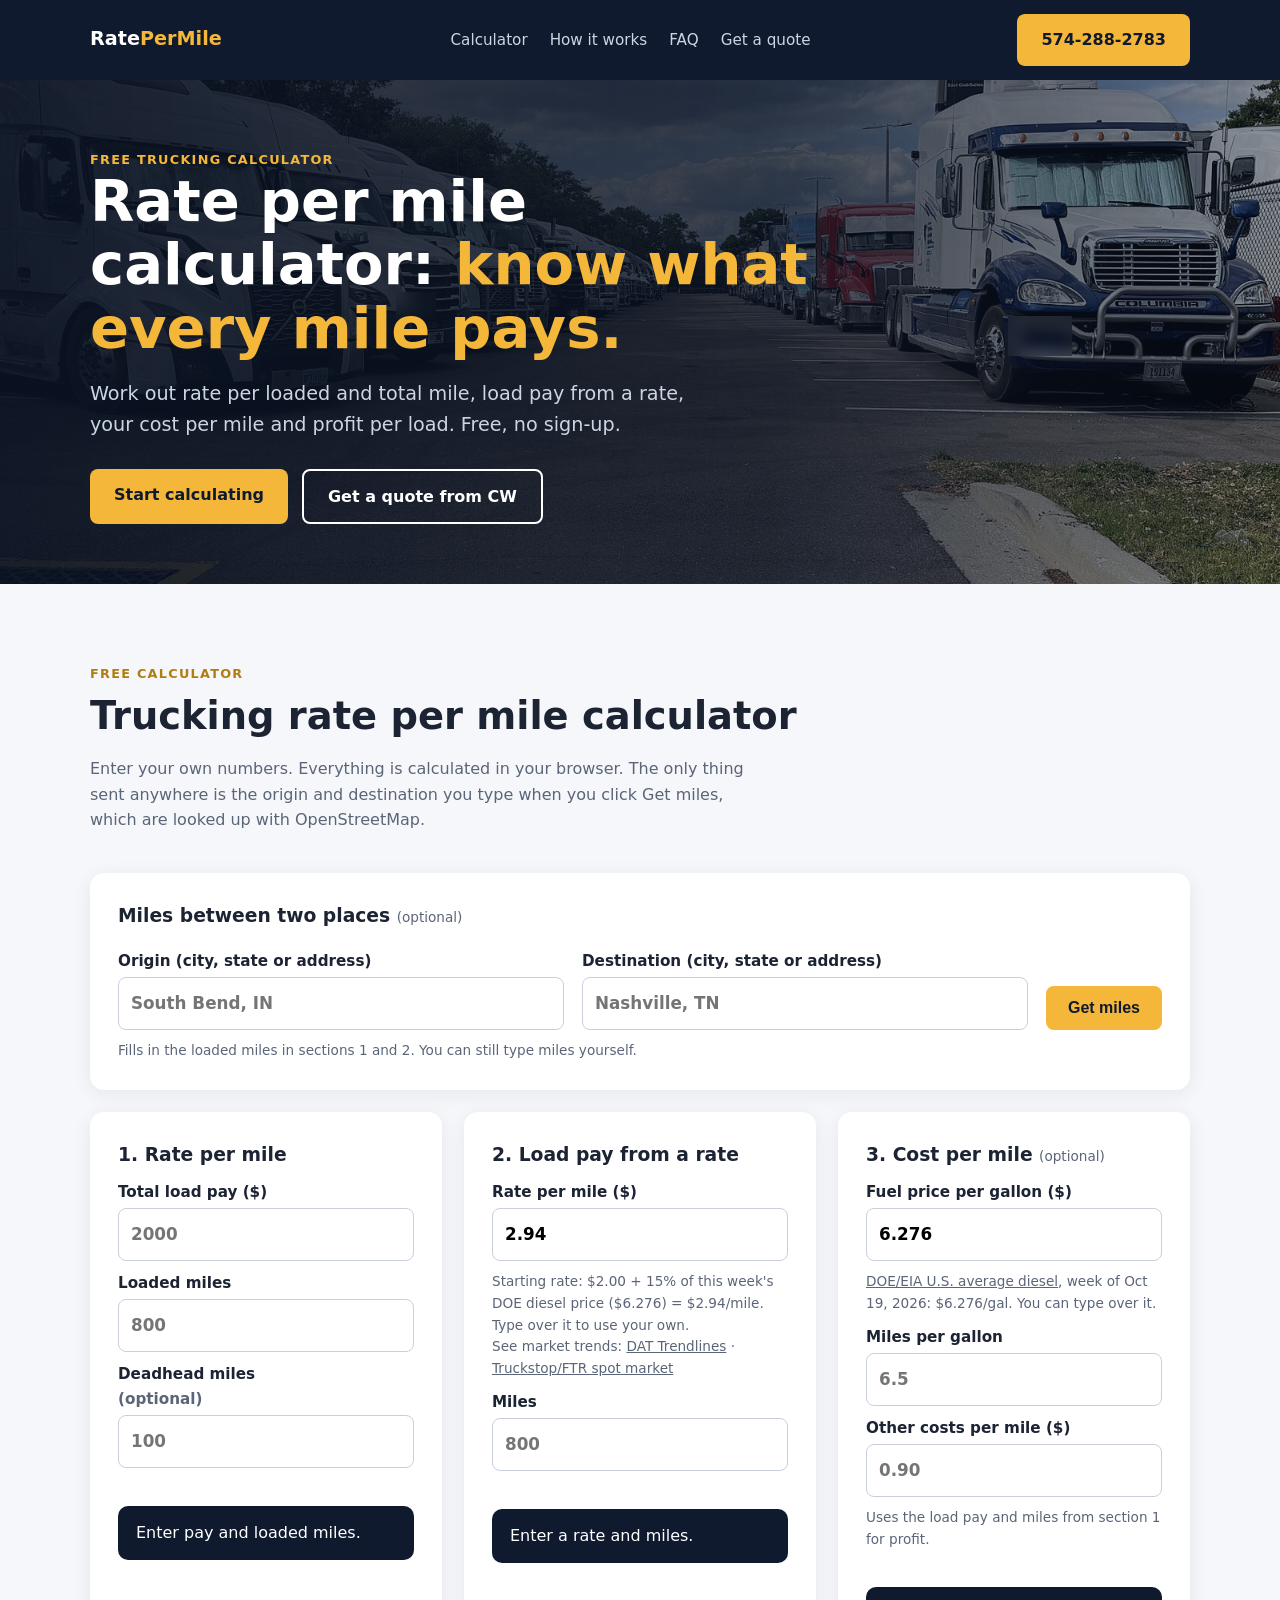
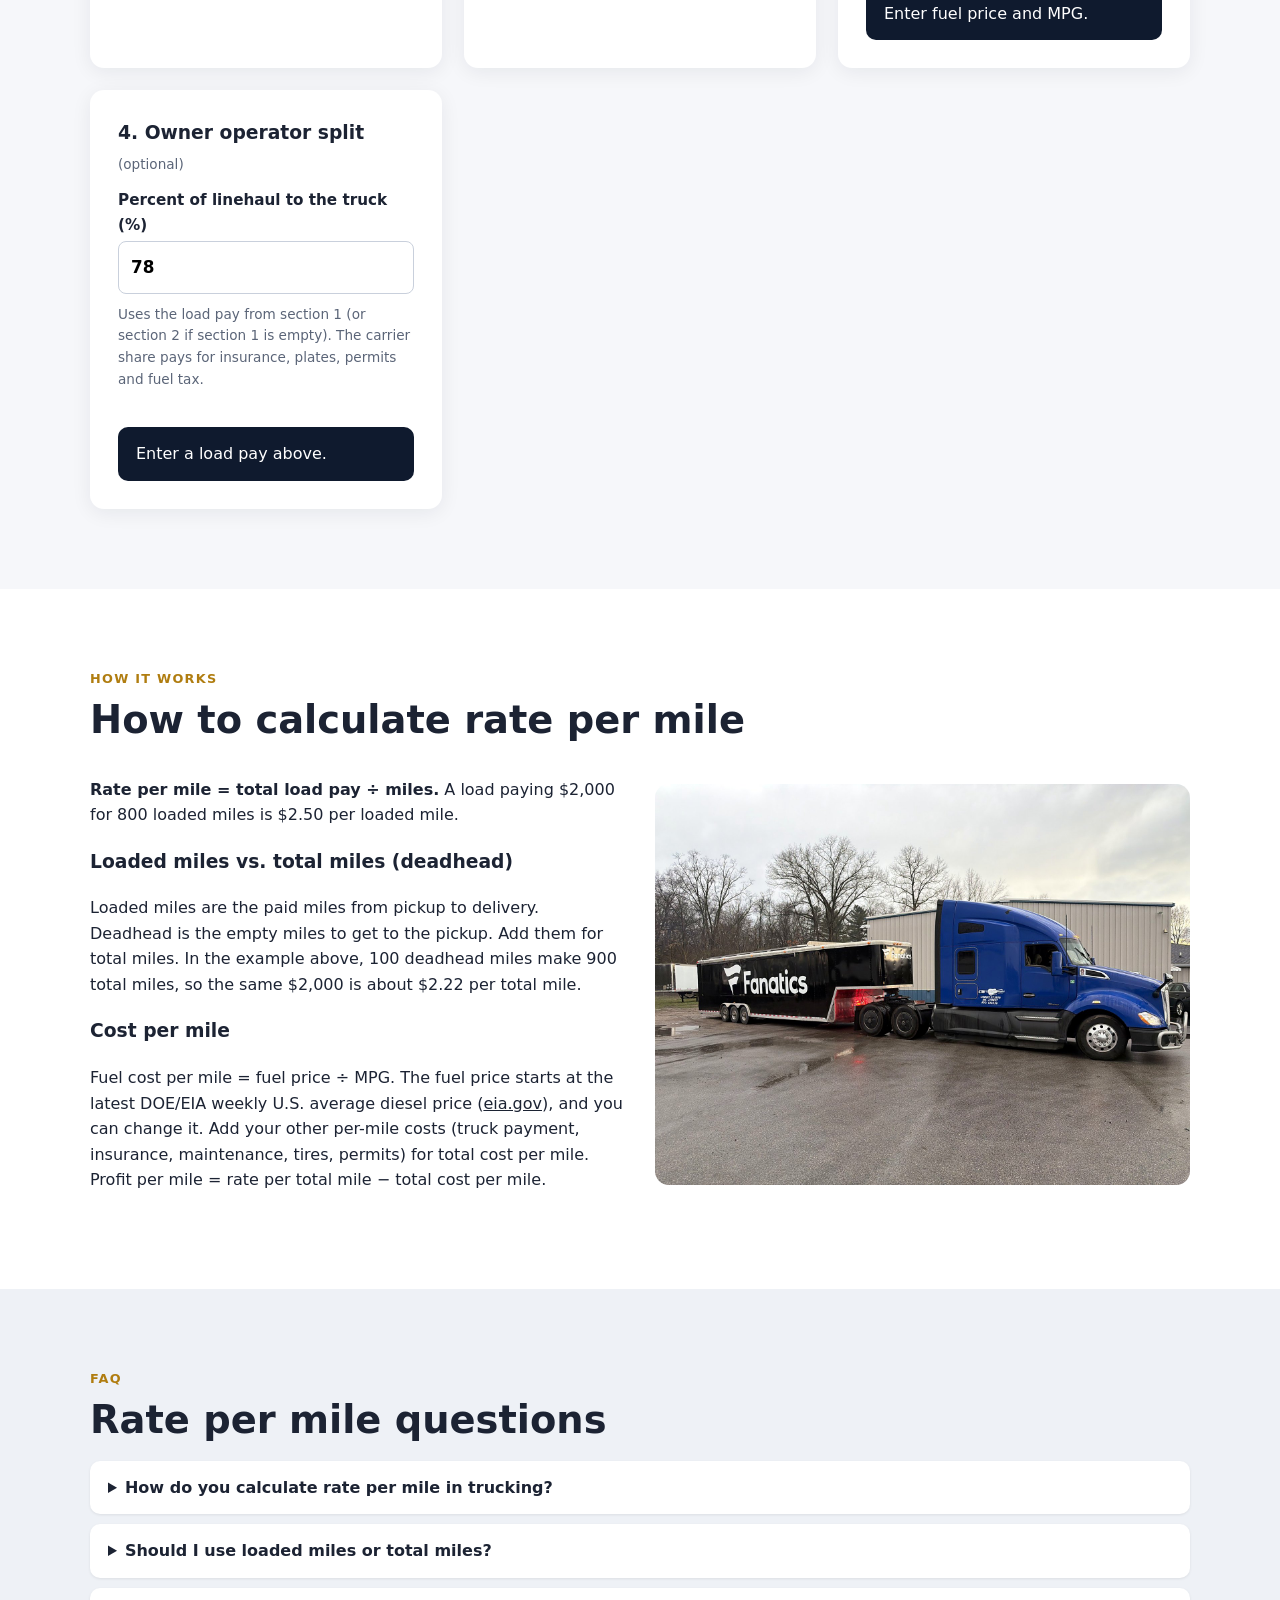
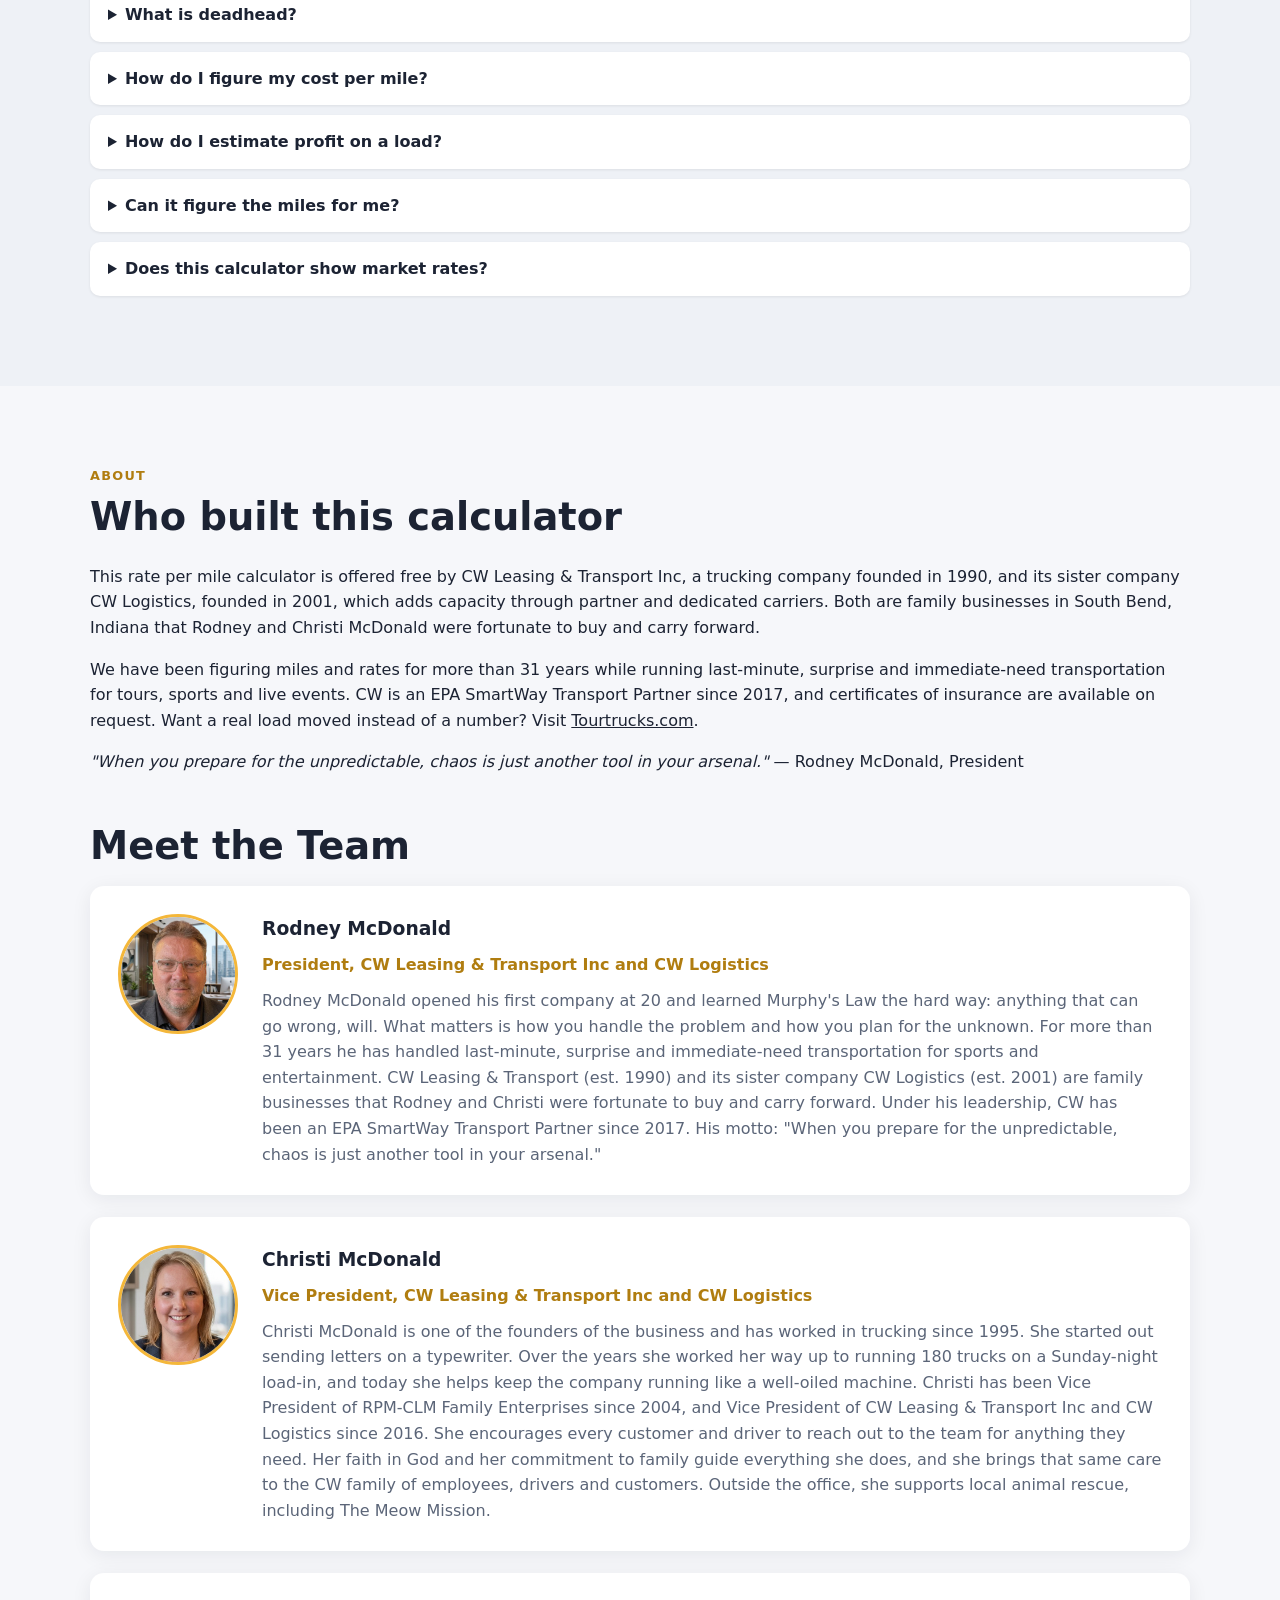
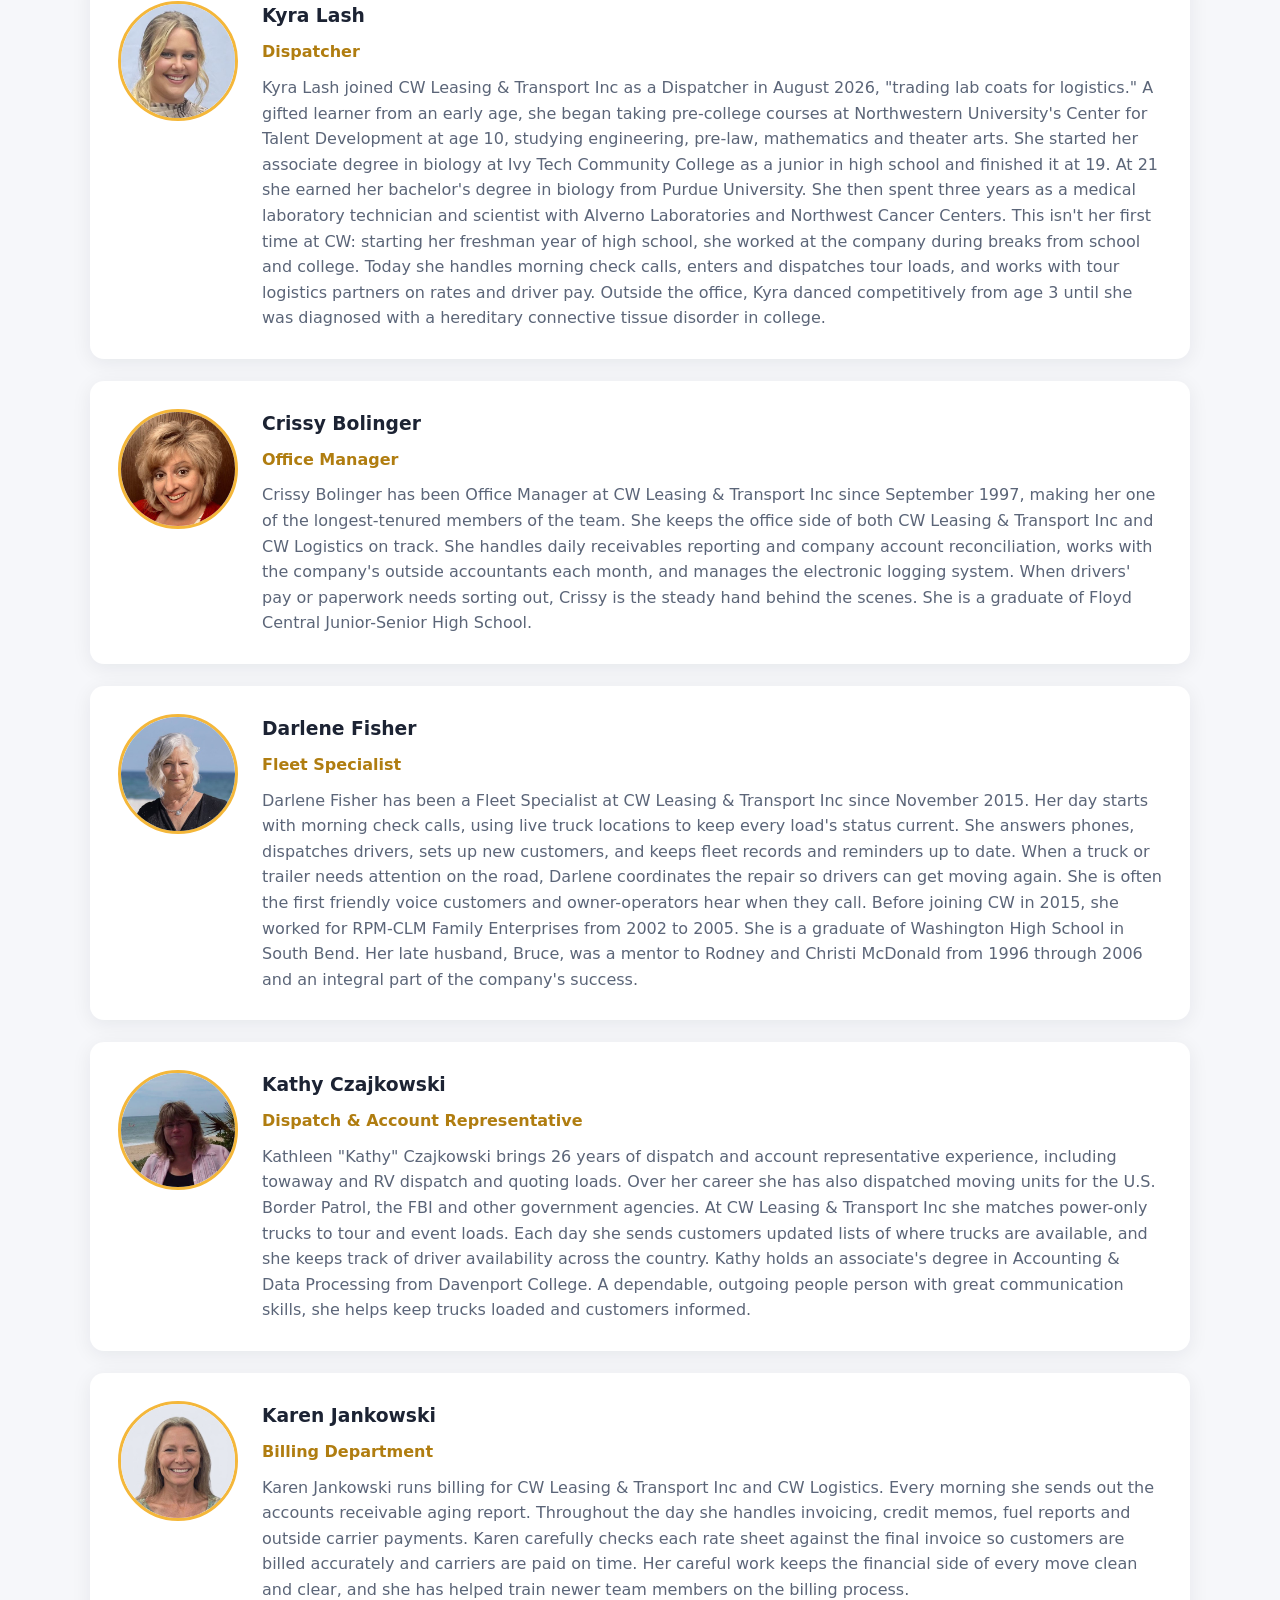
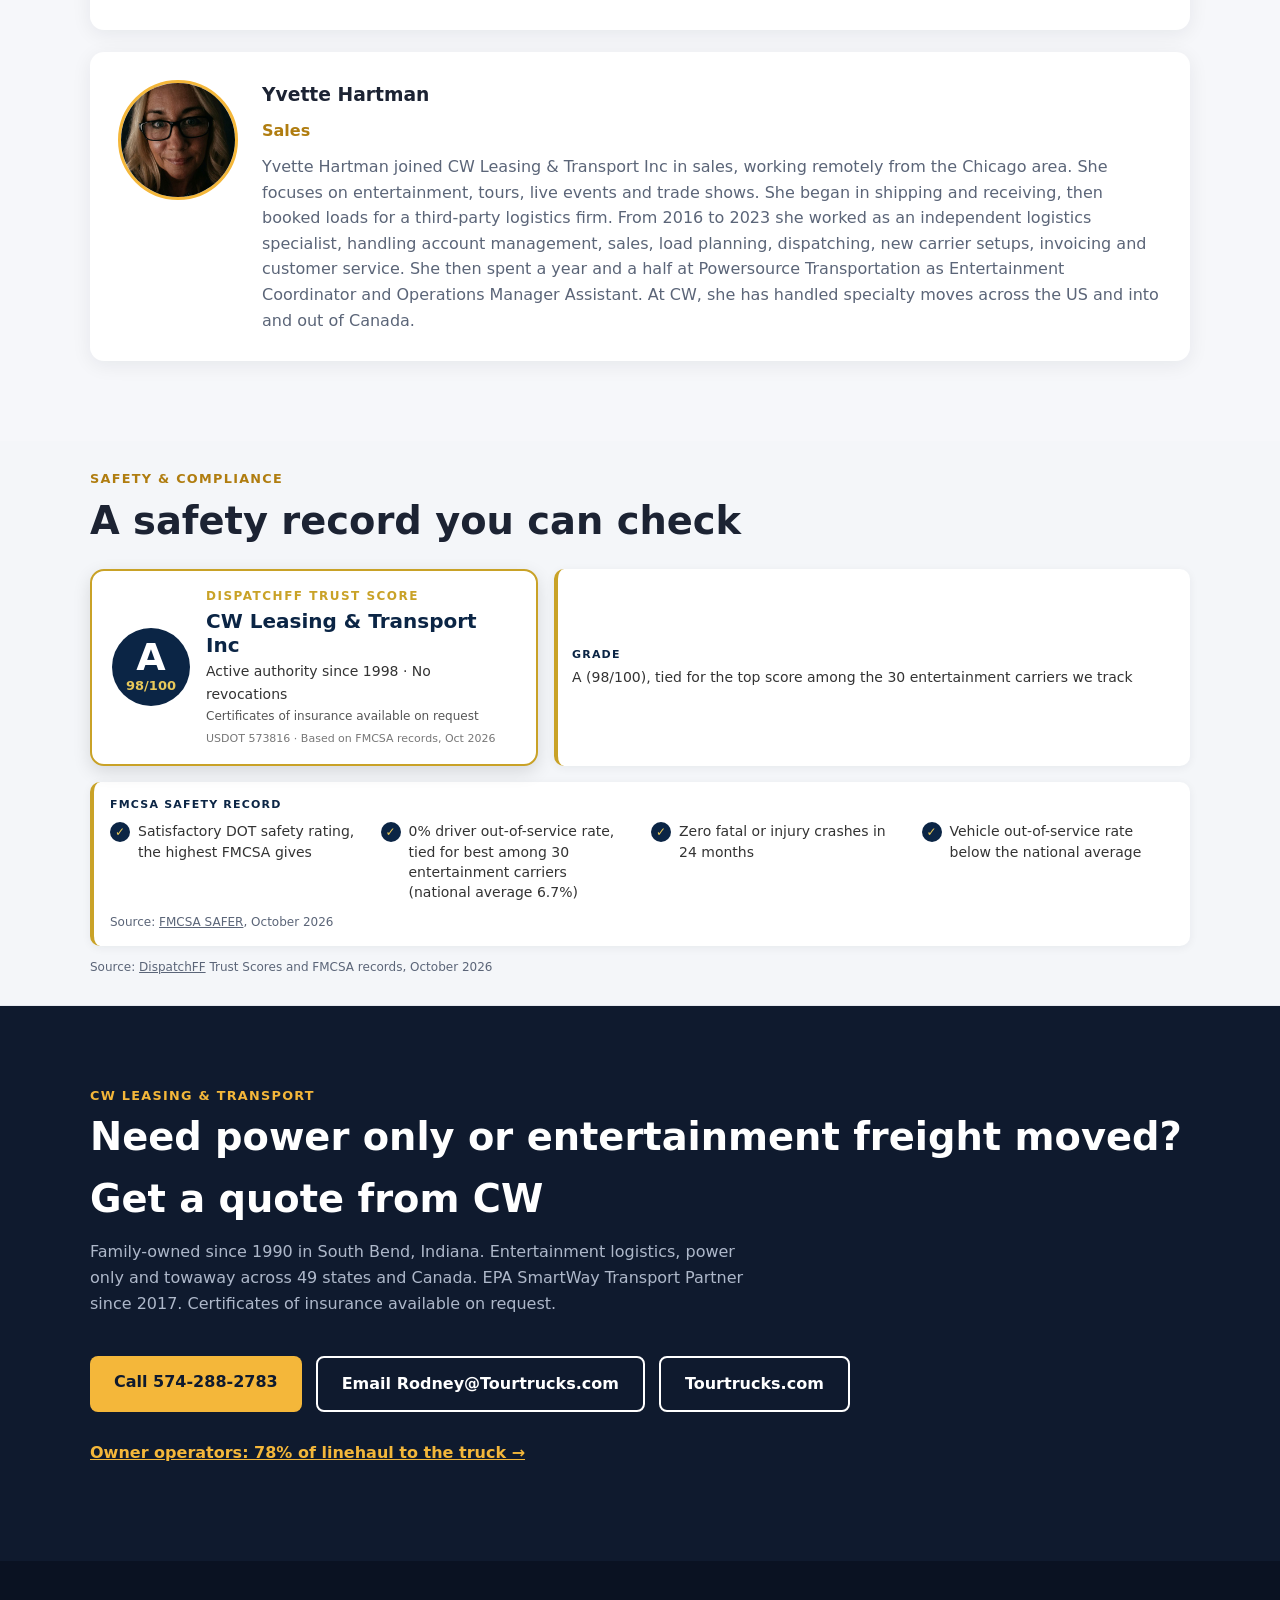
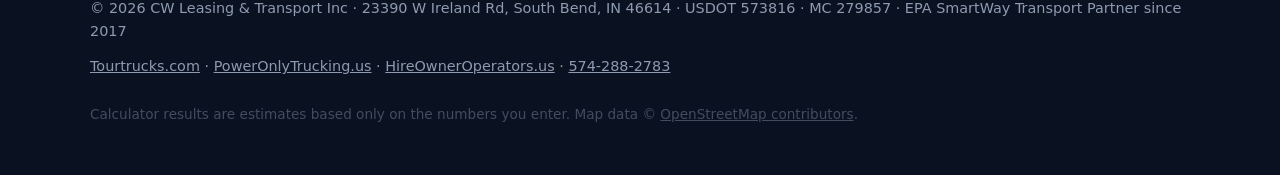
==== commit df0de3fd: "Remove revocations card from safety section" ====
--- a/index.html
+++ b/index.html
@@ -36,7 +36,7 @@
 <h3>Loaded miles vs. total miles (deadhead)</h3><p>Loaded miles are the paid miles from pickup to delivery. Deadhead is the empty miles to get to the pickup. Add them for total miles. In the example above, 100 deadhead miles make 900 total miles, so the same $2,000 is about $2.22 per total mile.</p>
 <h3>Cost per mile</h3><p>Fuel cost per mile = fuel price ÷ MPG. The fuel price starts at the latest DOE/EIA weekly U.S. average diesel price (<a href="https://www.eia.gov/petroleum/gasdiesel/">eia.gov</a>), and you can change it. Add your other per-mile costs (truck payment, insurance, maintenance, tires, permits) for total cost per mile. Profit per mile = rate per total mile − total cost per mile.</p></div>
 <img src="img/fanatics-trailer-blue-tractor.jpg" alt="A Fanatics merchandise trailer hooked to a blue CW Kenworth" loading="lazy"></div></div></section><section id="faq" style="background:#eef1f6"><div class="wrap"><div class="eyebrow">FAQ</div><h2>Rate per mile questions</h2><details><summary>How do you calculate rate per mile in trucking?</summary><p>Divide the total load pay by the miles. For example, $2,000 for 800 loaded miles is $2.50 per loaded mile.</p></details><details><summary>Should I use loaded miles or total miles?</summary><p>Use both. Rate per loaded mile is what brokers usually quote, but rate per total mile (loaded plus deadhead) shows what the truck actually earns for every mile it drives.</p></details><details><summary>What is deadhead?</summary><p>Deadhead is the empty miles driven to pick up a load or to get back after delivering one. Those miles cost fuel and time but usually are not paid.</p></details><details><summary>How do I figure my cost per mile?</summary><p>Fuel cost per mile is the fuel price per gallon divided by your miles per gallon. The fuel price fills in automatically with the latest U.S. Department of Energy (EIA) weekly U.S. average retail on-highway diesel price, updated every week. You can type over it with your own price. Add your other per-mile costs (truck payment, insurance, maintenance, tires, permits, and so on) to get total cost per mile.</p></details><details><summary>How do I estimate profit on a load?</summary><p>Subtract your total cost per mile from your rate per total mile, then multiply by total miles for the profit on the load.</p></details><details><summary>Can it figure the miles for me?</summary><p>Yes. Type an origin and destination (city and state or an address) and click Get miles. It looks up approximate driving miles with free OpenStreetMap data and fills in the loaded miles. That is a car route, so truck routes may differ; check the route on Google Maps and type over the miles if needed.</p></details><details><summary>Does this calculator show market rates?</summary><p>No. It does not show average or market rates or a quote. The rate per mile starts at $2.00 plus 15% of the weekly DOE diesel price only as a starting number for the math; type over it with your own rate.</p></details></div></section><section id="about"><div class="wrap"><div class="eyebrow">About</div><div id="company-about" style="margin:0 0 40px"><h2>Who built this calculator</h2><p>This rate per mile calculator is offered free by CW Leasing &amp; Transport Inc, a trucking company founded in 1990, and its sister company CW Logistics, founded in 2001, which adds capacity through partner and dedicated carriers. Both are family businesses in South Bend, Indiana that Rodney and Christi McDonald were fortunate to buy and carry forward.</p><p>We have been figuring miles and rates for more than 31 years while running last-minute, surprise and immediate-need transportation for tours, sports and live events. CW is an EPA SmartWay Transport Partner since 2017, and certificates of insurance are available on request. Want a real load moved instead of a number? Visit <a href="https://tourtrucks.com">Tourtrucks.com</a>.</p><p><em>"When you prepare for the unpredictable, chaos is just another tool in your arsenal."</em> &mdash; Rodney McDonald, President</p></div><h2>Meet the Team</h2><div class="grid"><div class="card" style="grid-column:1/-1;display:flex;flex-wrap:wrap;gap:24px;align-items:flex-start"><img src="team-rodney.jpg" alt="Rodney McDonald, President, CW Leasing &amp; Transport Inc and CW Logistics" width="120" height="120" loading="lazy" style="width:120px;height:120px;border-radius:50%;object-fit:cover;flex:none;border:3px solid var(--gold)"><div style="flex:1;min-width:240px"><h3>Rodney McDonald</h3><p style="color:#b07d10;font-weight:600;margin:0 0 10px">President, CW Leasing &amp; Transport Inc and CW Logistics</p><p>Rodney McDonald opened his first company at 20 and learned Murphy's Law the hard way: anything that can go wrong, will. What matters is how you handle the problem and how you plan for the unknown. For more than 31 years he has handled last-minute, surprise and immediate-need transportation for sports and entertainment. CW Leasing &amp; Transport (est. 1990) and its sister company CW Logistics (est. 2001) are family businesses that Rodney and Christi were fortunate to buy and carry forward. Under his leadership, CW has been an EPA SmartWay Transport Partner since 2017. His motto: "When you prepare for the unpredictable, chaos is just another tool in your arsenal."</p></div></div><div class="card" style="grid-column:1/-1;display:flex;flex-wrap:wrap;gap:24px;align-items:flex-start"><img src="team-christi.jpg" alt="Christi McDonald, Vice President, CW Leasing &amp; Transport Inc and CW Logistics" width="120" height="120" loading="lazy" style="width:120px;height:120px;border-radius:50%;object-fit:cover;flex:none;border:3px solid var(--gold)"><div style="flex:1;min-width:240px"><h3>Christi McDonald</h3><p style="color:#b07d10;font-weight:600;margin:0 0 10px">Vice President, CW Leasing &amp; Transport Inc and CW Logistics</p><p>Christi McDonald is one of the founders of the business and has worked in trucking since 1995. She started out sending letters on a typewriter. Over the years she worked her way up to running 180 trucks on a Sunday-night load-in, and today she helps keep the company running like a well-oiled machine. Christi has been Vice President of RPM-CLM Family Enterprises since 2004, and Vice President of CW Leasing &amp; Transport Inc and CW Logistics since 2016. She encourages every customer and driver to reach out to the team for anything they need. Her faith in God and her commitment to family guide everything she does, and she brings that same care to the CW family of employees, drivers and customers. Outside the office, she supports local animal rescue, including The Meow Mission.</p></div></div><div class="card" style="grid-column:1/-1;display:flex;flex-wrap:wrap;gap:24px;align-items:flex-start"><img src="team-kyra.jpg" alt="Kyra Lash, Dispatcher" width="120" height="120" loading="lazy" style="width:120px;height:120px;border-radius:50%;object-fit:cover;flex:none;border:3px solid var(--gold)"><div style="flex:1;min-width:240px"><h3>Kyra Lash</h3><p style="color:#b07d10;font-weight:600;margin:0 0 10px">Dispatcher</p><p>Kyra Lash joined CW Leasing &amp; Transport Inc as a Dispatcher in August 2026, "trading lab coats for logistics." A gifted learner from an early age, she began taking pre-college courses at Northwestern University's Center for Talent Development at age 10, studying engineering, pre-law, mathematics and theater arts. She started her associate degree in biology at Ivy Tech Community College as a junior in high school and finished it at 19. At 21 she earned her bachelor's degree in biology from Purdue University. She then spent three years as a medical laboratory technician and scientist with Alverno Laboratories and Northwest Cancer Centers. This isn't her first time at CW: starting her freshman year of high school, she worked at the company during breaks from school and college. Today she handles morning check calls, enters and dispatches tour loads, and works with tour logistics partners on rates and driver pay. Outside the office, Kyra danced competitively from age 3 until she was diagnosed with a hereditary connective tissue disorder in college.</p></div></div><div class="card" style="grid-column:1/-1;display:flex;flex-wrap:wrap;gap:24px;align-items:flex-start"><img src="team-crissy.jpg" alt="Crissy Bolinger, Office Manager" width="120" height="120" loading="lazy" style="width:120px;height:120px;border-radius:50%;object-fit:cover;flex:none;border:3px solid var(--gold)"><div style="flex:1;min-width:240px"><h3>Crissy Bolinger</h3><p style="color:#b07d10;font-weight:600;margin:0 0 10px">Office Manager</p><p>Crissy Bolinger has been Office Manager at CW Leasing &amp; Transport Inc since September 1997, making her one of the longest-tenured members of the team. She keeps the office side of both CW Leasing &amp; Transport Inc and CW Logistics on track. She handles daily receivables reporting and company account reconciliation, works with the company's outside accountants each month, and manages the electronic logging system. When drivers' pay or paperwork needs sorting out, Crissy is the steady hand behind the scenes. She is a graduate of Floyd Central Junior-Senior High School.</p></div></div><div class="card" style="grid-column:1/-1;display:flex;flex-wrap:wrap;gap:24px;align-items:flex-start"><img src="team-darlene.jpg" alt="Darlene Fisher, Fleet Specialist" width="120" height="120" loading="lazy" style="width:120px;height:120px;border-radius:50%;object-fit:cover;flex:none;border:3px solid var(--gold)"><div style="flex:1;min-width:240px"><h3>Darlene Fisher</h3><p style="color:#b07d10;font-weight:600;margin:0 0 10px">Fleet Specialist</p><p>Darlene Fisher has been a Fleet Specialist at CW Leasing &amp; Transport Inc since November 2015. Her day starts with morning check calls, using live truck locations to keep every load's status current. She answers phones, dispatches drivers, sets up new customers, and keeps fleet records and reminders up to date. When a truck or trailer needs attention on the road, Darlene coordinates the repair so drivers can get moving again. She is often the first friendly voice customers and owner-operators hear when they call. Before joining CW in 2015, she worked for RPM-CLM Family Enterprises from 2002 to 2005. She is a graduate of Washington High School in South Bend. Her late husband, Bruce, was a mentor to Rodney and Christi McDonald from 1996 through 2006 and an integral part of the company's success.</p></div></div><div class="card" style="grid-column:1/-1;display:flex;flex-wrap:wrap;gap:24px;align-items:flex-start"><img src="team-kathy.jpg" alt="Kathy Czajkowski, Dispatch &amp; Account Representative" width="120" height="120" loading="lazy" style="width:120px;height:120px;border-radius:50%;object-fit:cover;flex:none;border:3px solid var(--gold)"><div style="flex:1;min-width:240px"><h3>Kathy Czajkowski</h3><p style="color:#b07d10;font-weight:600;margin:0 0 10px">Dispatch &amp; Account Representative</p><p>Kathleen "Kathy" Czajkowski brings 26 years of dispatch and account representative experience, including towaway and RV dispatch and quoting loads. Over her career she has also dispatched moving units for the U.S. Border Patrol, the FBI and other government agencies. At CW Leasing &amp; Transport Inc she matches power-only trucks to tour and event loads. Each day she sends customers updated lists of where trucks are available, and she keeps track of driver availability across the country. Kathy holds an associate's degree in Accounting &amp; Data Processing from Davenport College. A dependable, outgoing people person with great communication skills, she helps keep trucks loaded and customers informed.</p></div></div><div class="card" style="grid-column:1/-1;display:flex;flex-wrap:wrap;gap:24px;align-items:flex-start"><img src="team-karen.jpg" alt="Karen Jankowski, Billing Department" width="120" height="120" loading="lazy" style="width:120px;height:120px;border-radius:50%;object-fit:cover;flex:none;border:3px solid var(--gold)"><div style="flex:1;min-width:240px"><h3>Karen Jankowski</h3><p style="color:#b07d10;font-weight:600;margin:0 0 10px">Billing Department</p><p>Karen Jankowski runs billing for CW Leasing &amp; Transport Inc and CW Logistics. Every morning she sends out the accounts receivable aging report. Throughout the day she handles invoicing, credit memos, fuel reports and outside carrier payments. Karen carefully checks each rate sheet against the final invoice so customers are billed accurately and carriers are paid on time. Her careful work keeps the financial side of every move clean and clear, and she has helped train newer team members on the billing process.</p></div></div><div class="card" style="grid-column:1/-1;display:flex;flex-wrap:wrap;gap:24px;align-items:flex-start"><img src="team-yvette.jpg" alt="Yvette Hartman, Sales" width="120" height="120" loading="lazy" style="width:120px;height:120px;border-radius:50%;object-fit:cover;flex:none;border:3px solid var(--gold)"><div style="flex:1;min-width:240px"><h3>Yvette Hartman</h3><p style="color:#b07d10;font-weight:600;margin:0 0 10px">Sales</p><p>Yvette Hartman joined CW Leasing &amp; Transport Inc in sales, working remotely from the Chicago area. She focuses on entertainment, tours, live events and trade shows. She began in shipping and receiving, then booked loads for a third-party logistics firm. From 2016 to 2023 she worked as an independent logistics specialist, handling account management, sales, load planning, dispatching, new carrier setups, invoicing and customer service. She then spent a year and a half at Powersource Transportation as Entertainment Coordinator and Operations Manager Assistant. At CW, she has handled specialty moves across the US and into and out of Canada.</p></div></div></div></div></section>
-<section id="trust-score" style="padding:28px 0;background:#f4f6f9;border-bottom:1px solid #e6e9ef"><div class="wrap"><div class="eyebrow">Safety &amp; Compliance</div><h2 style="margin-bottom:18px">A safety record you can check</h2><div style="display:flex;flex-wrap:wrap;gap:16px;align-items:stretch"><a href="https://www.dispatchff.com/carriers/dot-00573816" target="_blank" rel="noopener" style="text-decoration:none;color:inherit;flex:1 1 340px;max-width:460px;display:block"><div style="display:flex;align-items:center;gap:16px;background:#fff;border:2px solid #c9a227;border-radius:14px;padding:16px 20px;box-shadow:0 6px 18px rgba(0,0,0,.12);height:100%;box-sizing:border-box"><div style="flex:0 0 78px;width:78px;height:78px;border-radius:50%;background:#0b2545;color:#fff;display:flex;flex-direction:column;align-items:center;justify-content:center"><div style="font-size:38px;font-weight:800;line-height:1">A</div><div style="font-size:13px;color:#e8c85a;font-weight:700">98/100</div></div><div style="min-width:0"><div style="font-size:12px;letter-spacing:1.5px;color:#c9a227;font-weight:700">DISPATCHFF TRUST SCORE</div><div style="font-size:20px;font-weight:800;color:#0b2545;margin:3px 0;line-height:1.2">CW Leasing &amp; Transport Inc</div><div style="font-size:14px;color:#333">Active authority since 1998 &middot; No revocations</div><div style="font-size:12px;color:#555;margin-top:2px">Certificates of insurance available on request</div><div style="font-size:11px;color:#777;margin-top:4px">USDOT 573816 &middot; Based on FMCSA records, Oct 2026</div></div></div></a><ul style="list-style:none;margin:0;padding:0;flex:2 1 420px;display:flex;flex-wrap:wrap;gap:12px"><li style="flex:1 1 180px;background:#fff;border-left:4px solid #c9a227;border-radius:10px;padding:12px 14px;box-shadow:0 2px 10px rgba(15,26,46,.06);font-size:14px;line-height:1.45;color:#333"><div style="font-size:11px;letter-spacing:1.2px;text-transform:uppercase;color:#0b2545;font-weight:800;margin-bottom:4px">Grade</div>A (98/100), tied for the top score among the 30 entertainment carriers we track</li><li style="flex:1 1 180px;background:#fff;border-left:4px solid #c9a227;border-radius:10px;padding:12px 14px;box-shadow:0 2px 10px rgba(15,26,46,.06);font-size:14px;line-height:1.45;color:#333"><div style="font-size:11px;letter-spacing:1.2px;text-transform:uppercase;color:#0b2545;font-weight:800;margin-bottom:4px">Revocations</div>Zero authority revocations since 1998. 10 of the 30 entertainment carriers we track have at least one prior revocation.</li></ul></div><div id="safety-record" style="margin-top:16px;background:#fff;border-left:4px solid #c9a227;border-radius:10px;padding:14px 16px;box-shadow:0 2px 10px rgba(15,26,46,.06)"><div style="font-size:11px;letter-spacing:1.2px;text-transform:uppercase;color:#0b2545;font-weight:800;margin-bottom:8px">FMCSA SAFETY RECORD</div><ul style="list-style:none;margin:0;padding:0;display:flex;flex-wrap:wrap;gap:10px 18px"><li style="flex:1 1 220px;display:flex;gap:8px;align-items:flex-start;font-size:14px;line-height:1.45;color:#333"><span style="flex:0 0 20px;width:20px;height:20px;border-radius:50%;background:#0b2545;color:#e8c85a;font-size:12px;font-weight:800;display:flex;align-items:center;justify-content:center;margin-top:1px">&#10003;</span><span>Satisfactory DOT safety rating, the highest FMCSA gives</span></li><li style="flex:1 1 220px;display:flex;gap:8px;align-items:flex-start;font-size:14px;line-height:1.45;color:#333"><span style="flex:0 0 20px;width:20px;height:20px;border-radius:50%;background:#0b2545;color:#e8c85a;font-size:12px;font-weight:800;display:flex;align-items:center;justify-content:center;margin-top:1px">&#10003;</span><span>0% driver out-of-service rate, tied for best among 30 entertainment carriers (national average 6.7%)</span></li><li style="flex:1 1 220px;display:flex;gap:8px;align-items:flex-start;font-size:14px;line-height:1.45;color:#333"><span style="flex:0 0 20px;width:20px;height:20px;border-radius:50%;background:#0b2545;color:#e8c85a;font-size:12px;font-weight:800;display:flex;align-items:center;justify-content:center;margin-top:1px">&#10003;</span><span>Zero fatal or injury crashes in 24 months</span></li><li style="flex:1 1 220px;display:flex;gap:8px;align-items:flex-start;font-size:14px;line-height:1.45;color:#333"><span style="flex:0 0 20px;width:20px;height:20px;border-radius:50%;background:#0b2545;color:#e8c85a;font-size:12px;font-weight:800;display:flex;align-items:center;justify-content:center;margin-top:1px">&#10003;</span><span>Vehicle out-of-service rate below the national average</span></li></ul><p style="font-size:12px;color:#5b6578;margin:10px 0 0">Source: <a href="https://safer.fmcsa.dot.gov/query.asp?query_param=USDOT&amp;query_string=573816&amp;query_type=queryCarrierSnapshot" target="_blank" rel="noopener">FMCSA SAFER</a>, October 2026</p></div><p style="font-size:12px;color:#5b6578;margin:12px 0 0">Source: <a href="https://www.dispatchff.com/carriers/dot-00573816" target="_blank" rel="noopener">DispatchFF</a> Trust Scores and FMCSA records, October 2026</p></div></section>
+<section id="trust-score" style="padding:28px 0;background:#f4f6f9;border-bottom:1px solid #e6e9ef"><div class="wrap"><div class="eyebrow">Safety &amp; Compliance</div><h2 style="margin-bottom:18px">A safety record you can check</h2><div style="display:flex;flex-wrap:wrap;gap:16px;align-items:stretch"><a href="https://www.dispatchff.com/carriers/dot-00573816" target="_blank" rel="noopener" style="text-decoration:none;color:inherit;flex:1 1 340px;max-width:460px;display:block"><div style="display:flex;align-items:center;gap:16px;background:#fff;border:2px solid #c9a227;border-radius:14px;padding:16px 20px;box-shadow:0 6px 18px rgba(0,0,0,.12);height:100%;box-sizing:border-box"><div style="flex:0 0 78px;width:78px;height:78px;border-radius:50%;background:#0b2545;color:#fff;display:flex;flex-direction:column;align-items:center;justify-content:center"><div style="font-size:38px;font-weight:800;line-height:1">A</div><div style="font-size:13px;color:#e8c85a;font-weight:700">98/100</div></div><div style="min-width:0"><div style="font-size:12px;letter-spacing:1.5px;color:#c9a227;font-weight:700">DISPATCHFF TRUST SCORE</div><div style="font-size:20px;font-weight:800;color:#0b2545;margin:3px 0;line-height:1.2">CW Leasing &amp; Transport Inc</div><div style="font-size:14px;color:#333">Active authority since 1998 &middot; No revocations</div><div style="font-size:12px;color:#555;margin-top:2px">Certificates of insurance available on request</div><div style="font-size:11px;color:#777;margin-top:4px">USDOT 573816 &middot; Based on FMCSA records, Oct 2026</div></div></div></a><ul style="list-style:none;margin:0;padding:0;flex:2 1 420px;display:flex;flex-wrap:wrap;gap:12px"><li style="flex:1 1 180px;display:flex;flex-direction:column;justify-content:center;background:#fff;border-left:4px solid #c9a227;border-radius:10px;padding:12px 14px;box-shadow:0 2px 10px rgba(15,26,46,.06);font-size:14px;line-height:1.45;color:#333"><div style="font-size:11px;letter-spacing:1.2px;text-transform:uppercase;color:#0b2545;font-weight:800;margin-bottom:4px">Grade</div>A (98/100), tied for the top score among the 30 entertainment carriers we track</li></ul></div><div id="safety-record" style="margin-top:16px;background:#fff;border-left:4px solid #c9a227;border-radius:10px;padding:14px 16px;box-shadow:0 2px 10px rgba(15,26,46,.06)"><div style="font-size:11px;letter-spacing:1.2px;text-transform:uppercase;color:#0b2545;font-weight:800;margin-bottom:8px">FMCSA SAFETY RECORD</div><ul style="list-style:none;margin:0;padding:0;display:flex;flex-wrap:wrap;gap:10px 18px"><li style="flex:1 1 220px;display:flex;gap:8px;align-items:flex-start;font-size:14px;line-height:1.45;color:#333"><span style="flex:0 0 20px;width:20px;height:20px;border-radius:50%;background:#0b2545;color:#e8c85a;font-size:12px;font-weight:800;display:flex;align-items:center;justify-content:center;margin-top:1px">&#10003;</span><span>Satisfactory DOT safety rating, the highest FMCSA gives</span></li><li style="flex:1 1 220px;display:flex;gap:8px;align-items:flex-start;font-size:14px;line-height:1.45;color:#333"><span style="flex:0 0 20px;width:20px;height:20px;border-radius:50%;background:#0b2545;color:#e8c85a;font-size:12px;font-weight:800;display:flex;align-items:center;justify-content:center;margin-top:1px">&#10003;</span><span>0% driver out-of-service rate, tied for best among 30 entertainment carriers (national average 6.7%)</span></li><li style="flex:1 1 220px;display:flex;gap:8px;align-items:flex-start;font-size:14px;line-height:1.45;color:#333"><span style="flex:0 0 20px;width:20px;height:20px;border-radius:50%;background:#0b2545;color:#e8c85a;font-size:12px;font-weight:800;display:flex;align-items:center;justify-content:center;margin-top:1px">&#10003;</span><span>Zero fatal or injury crashes in 24 months</span></li><li style="flex:1 1 220px;display:flex;gap:8px;align-items:flex-start;font-size:14px;line-height:1.45;color:#333"><span style="flex:0 0 20px;width:20px;height:20px;border-radius:50%;background:#0b2545;color:#e8c85a;font-size:12px;font-weight:800;display:flex;align-items:center;justify-content:center;margin-top:1px">&#10003;</span><span>Vehicle out-of-service rate below the national average</span></li></ul><p style="font-size:12px;color:#5b6578;margin:10px 0 0">Source: <a href="https://safer.fmcsa.dot.gov/query.asp?query_param=USDOT&amp;query_string=573816&amp;query_type=queryCarrierSnapshot" target="_blank" rel="noopener">FMCSA SAFER</a>, October 2026</p></div><p style="font-size:12px;color:#5b6578;margin:12px 0 0">Source: <a href="https://www.dispatchff.com/carriers/dot-00573816" target="_blank" rel="noopener">DispatchFF</a> Trust Scores and FMCSA records, October 2026</p></div></section>
 <section id="quote" class="dark"><div class="wrap"><div class="eyebrow" style="color:var(--gold)">CW Leasing &amp; Transport</div><h2>Need power only or entertainment freight moved? Get a quote from CW</h2>
 <p class="lead">Family-owned since 1990 in South Bend, Indiana. Entertainment logistics, power only and towaway across 49 states and Canada. EPA SmartWay Transport Partner since 2017. Certificates of insurance available on request.</p>
 <div class="cta"><a class="btn btn-gold" href="tel:+15742882783">Call 574-288-2783</a><a class="btn btn-ghost" href="mailto:Rodney@Tourtrucks.com?subject=Quote%20request%20-%20RatePerMile.com">Email Rodney@Tourtrucks.com</a><a class="btn btn-ghost" href="https://tourtrucks.com">Tourtrucks.com</a></div>
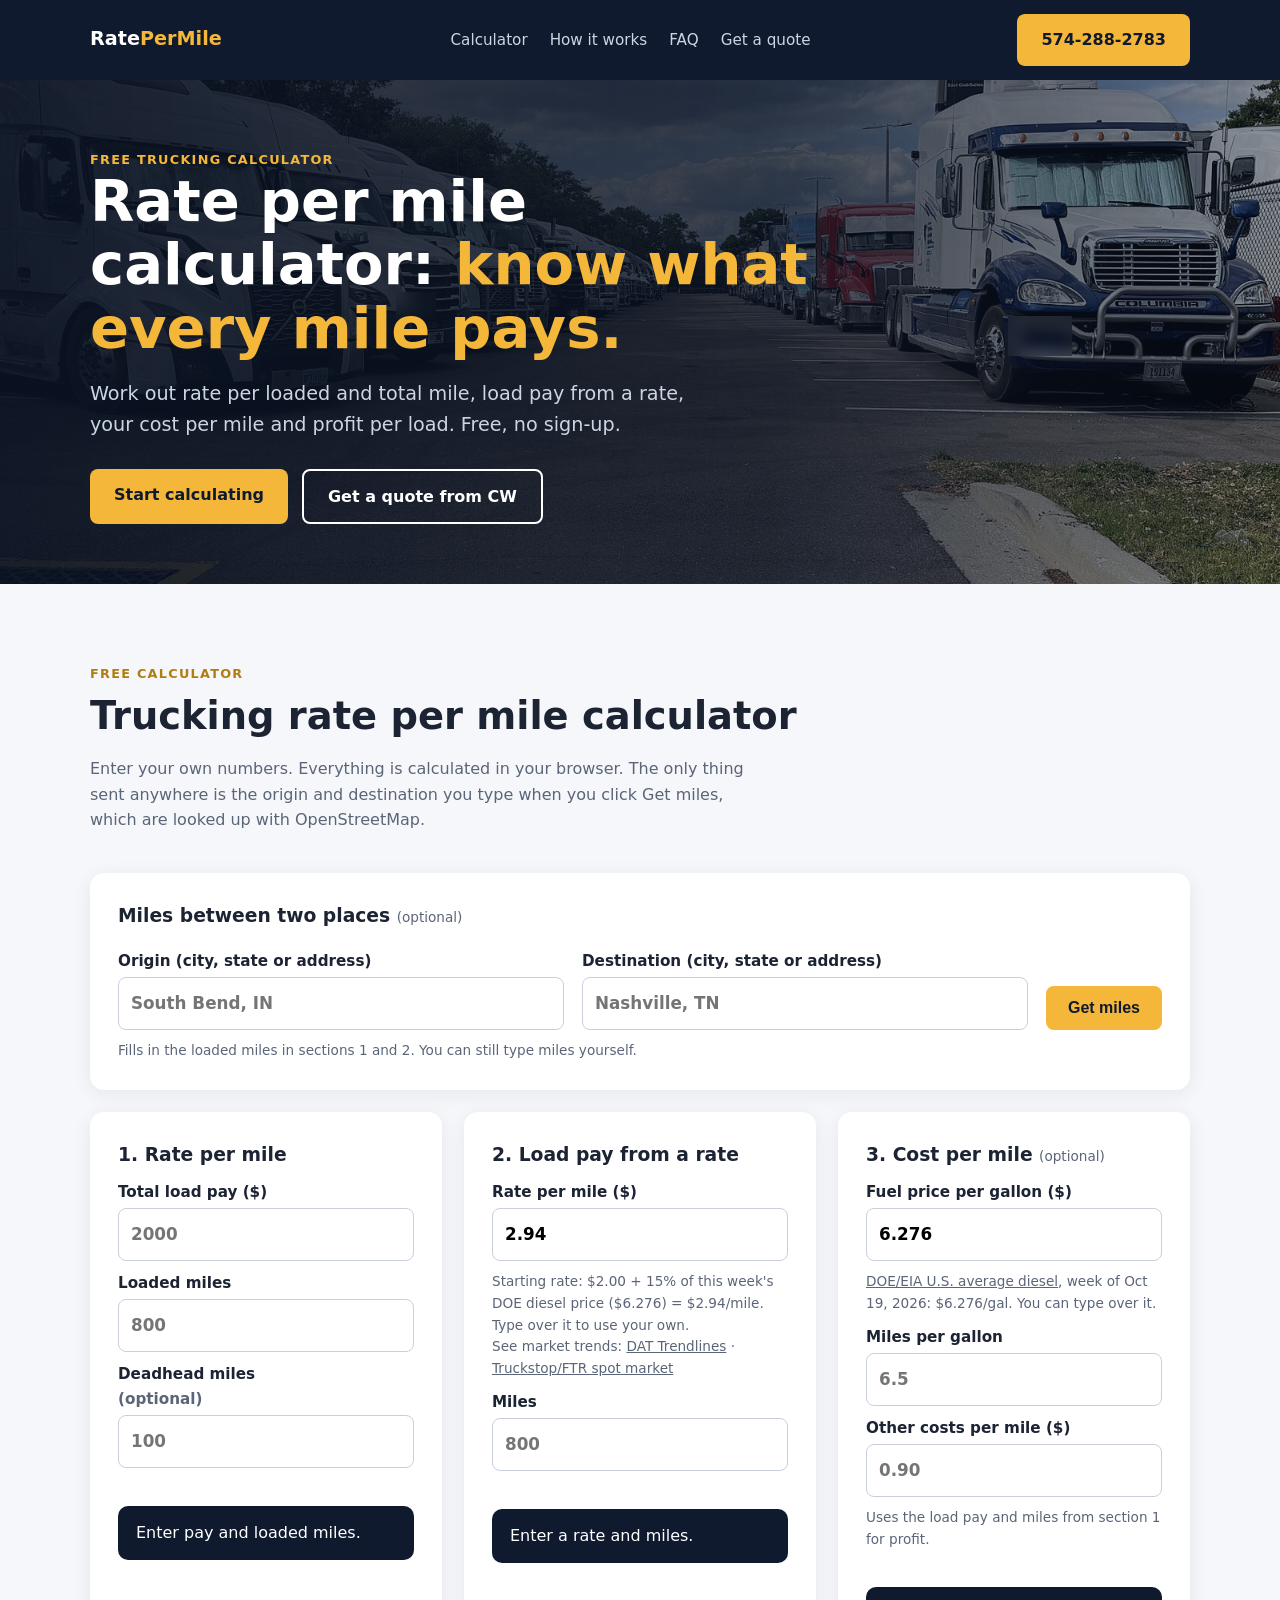
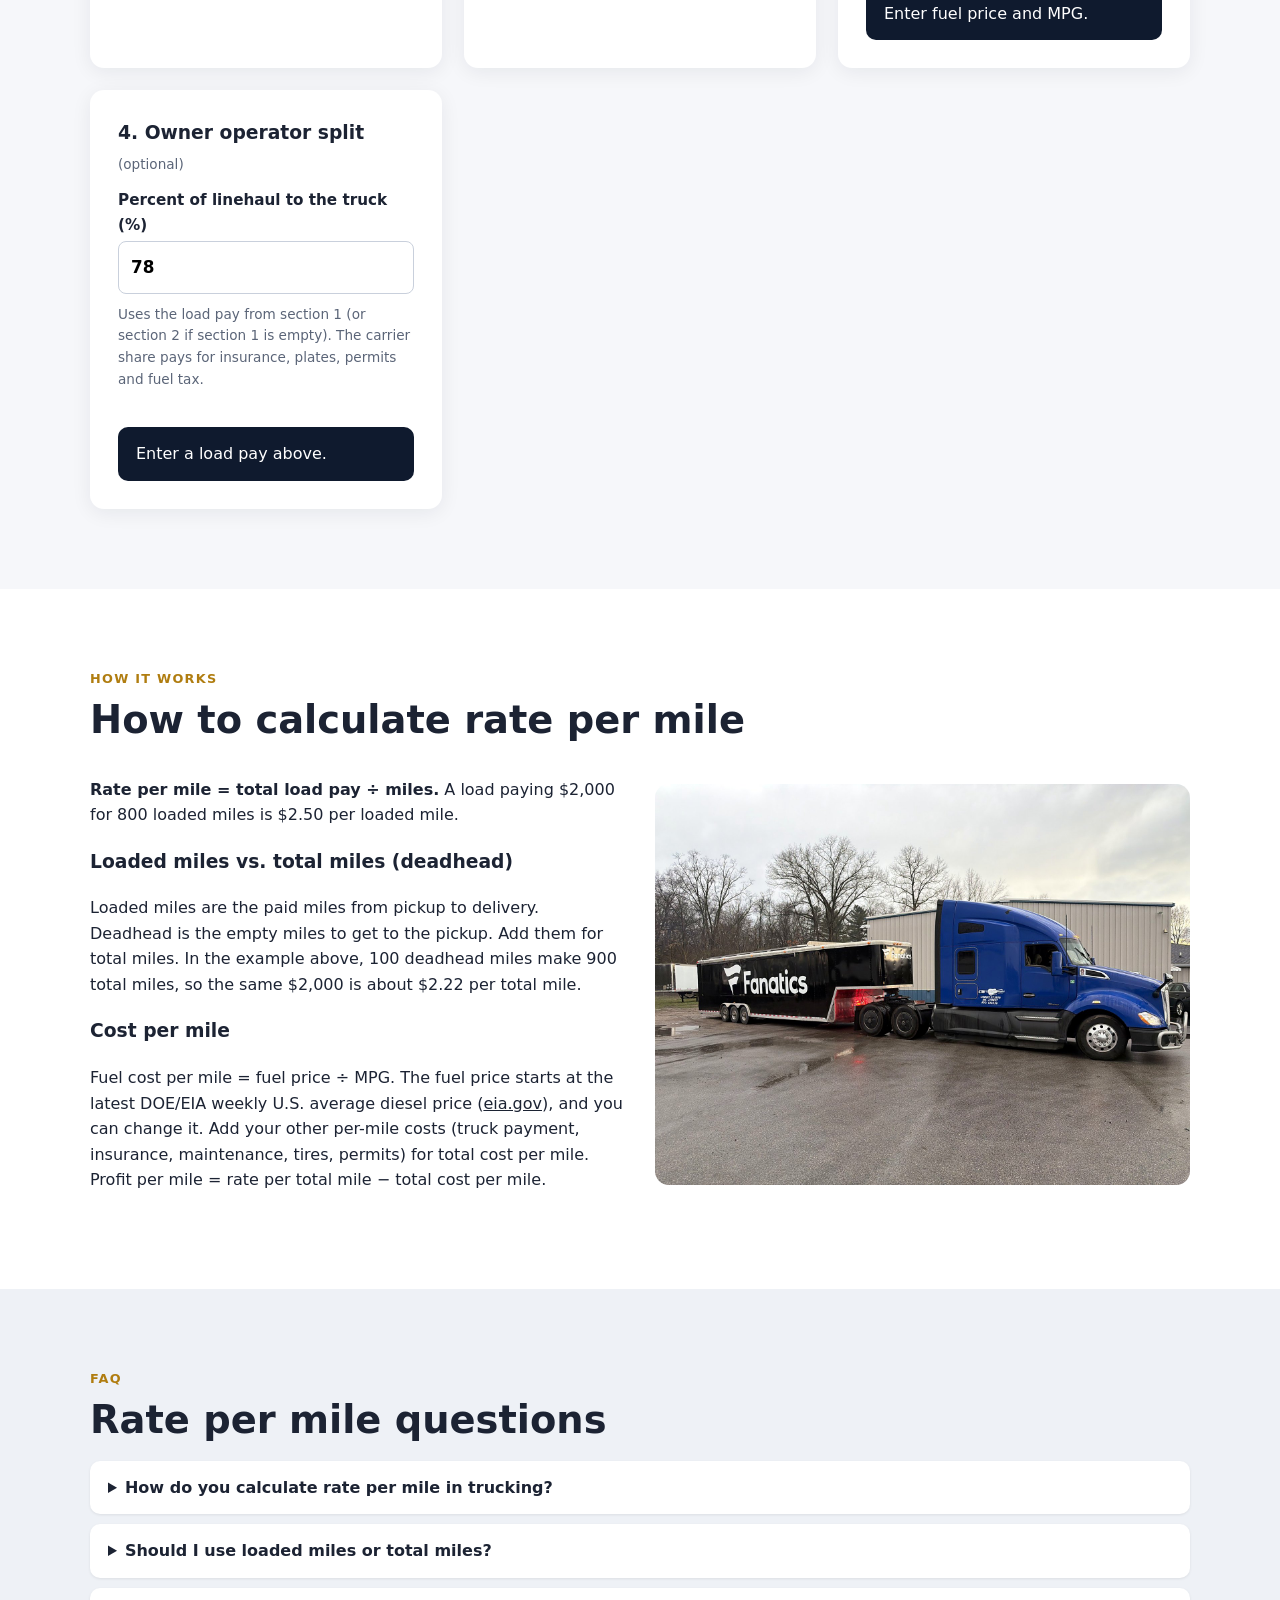
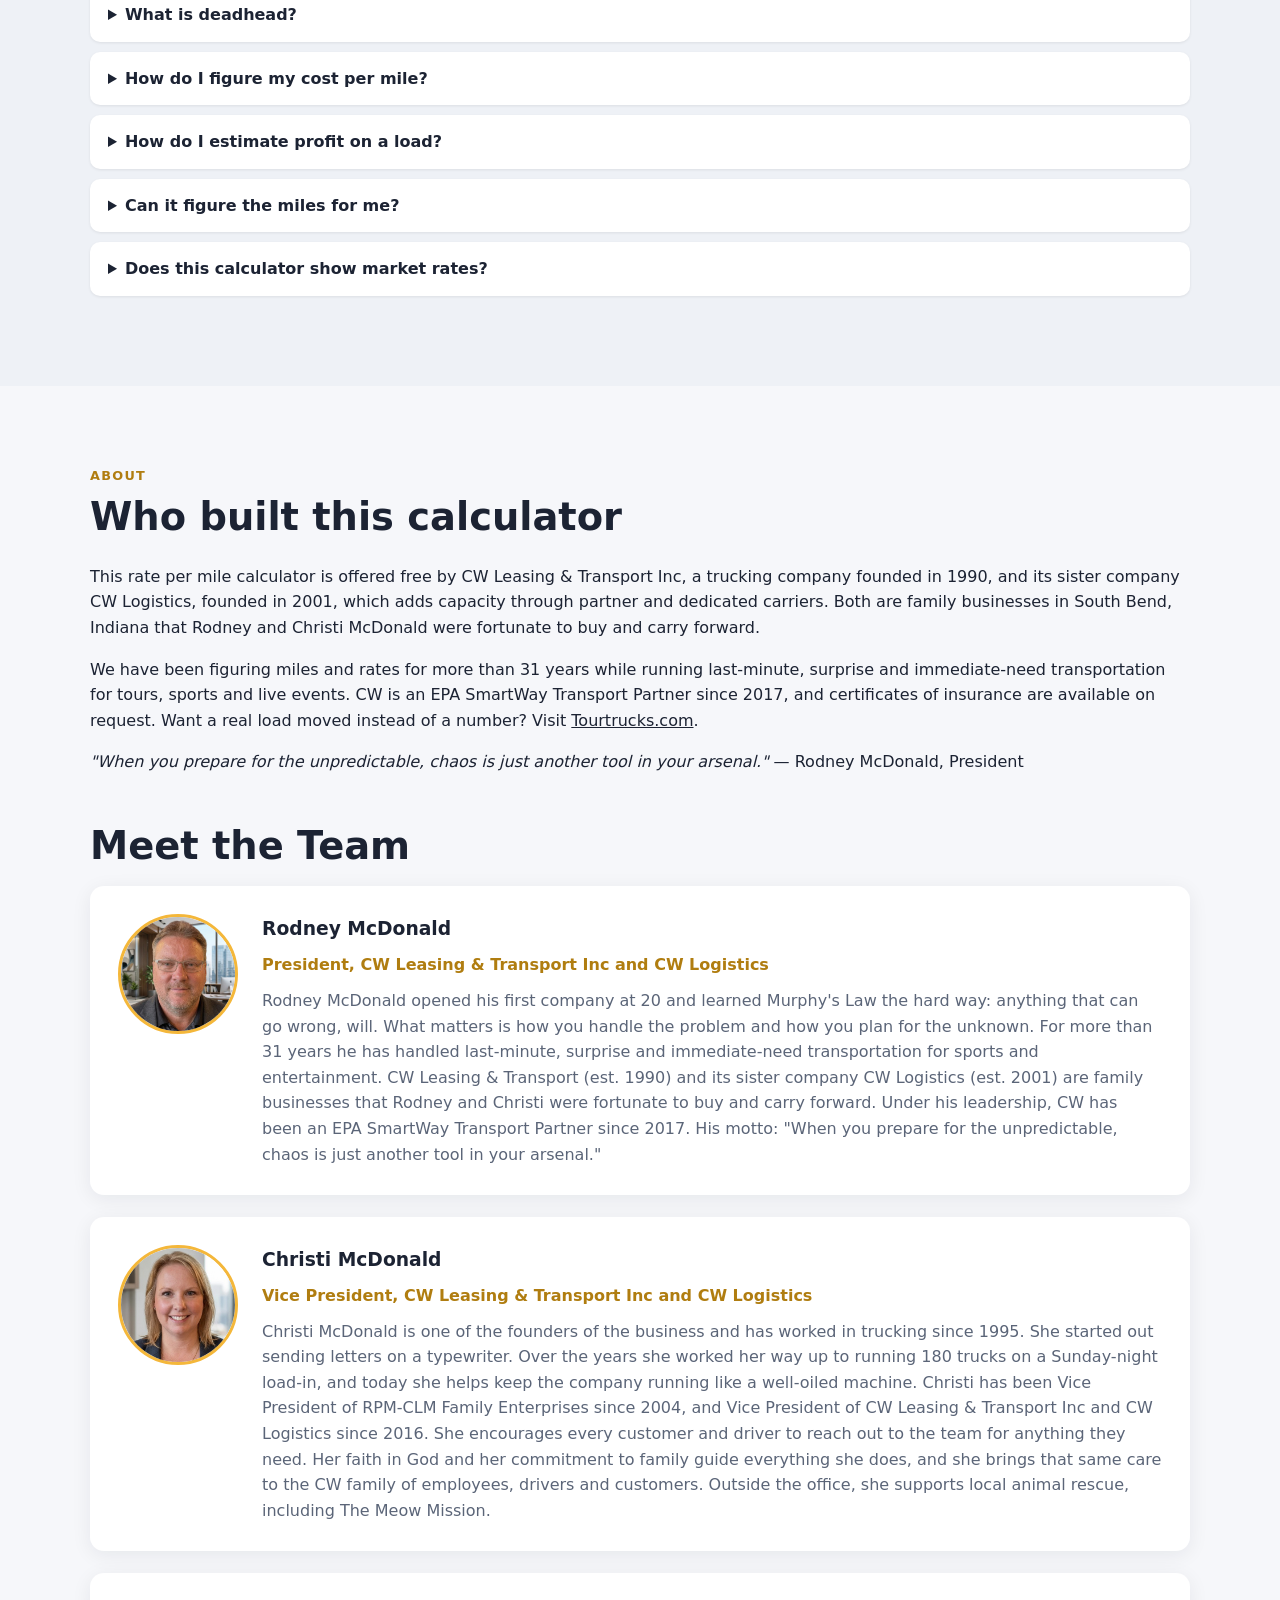
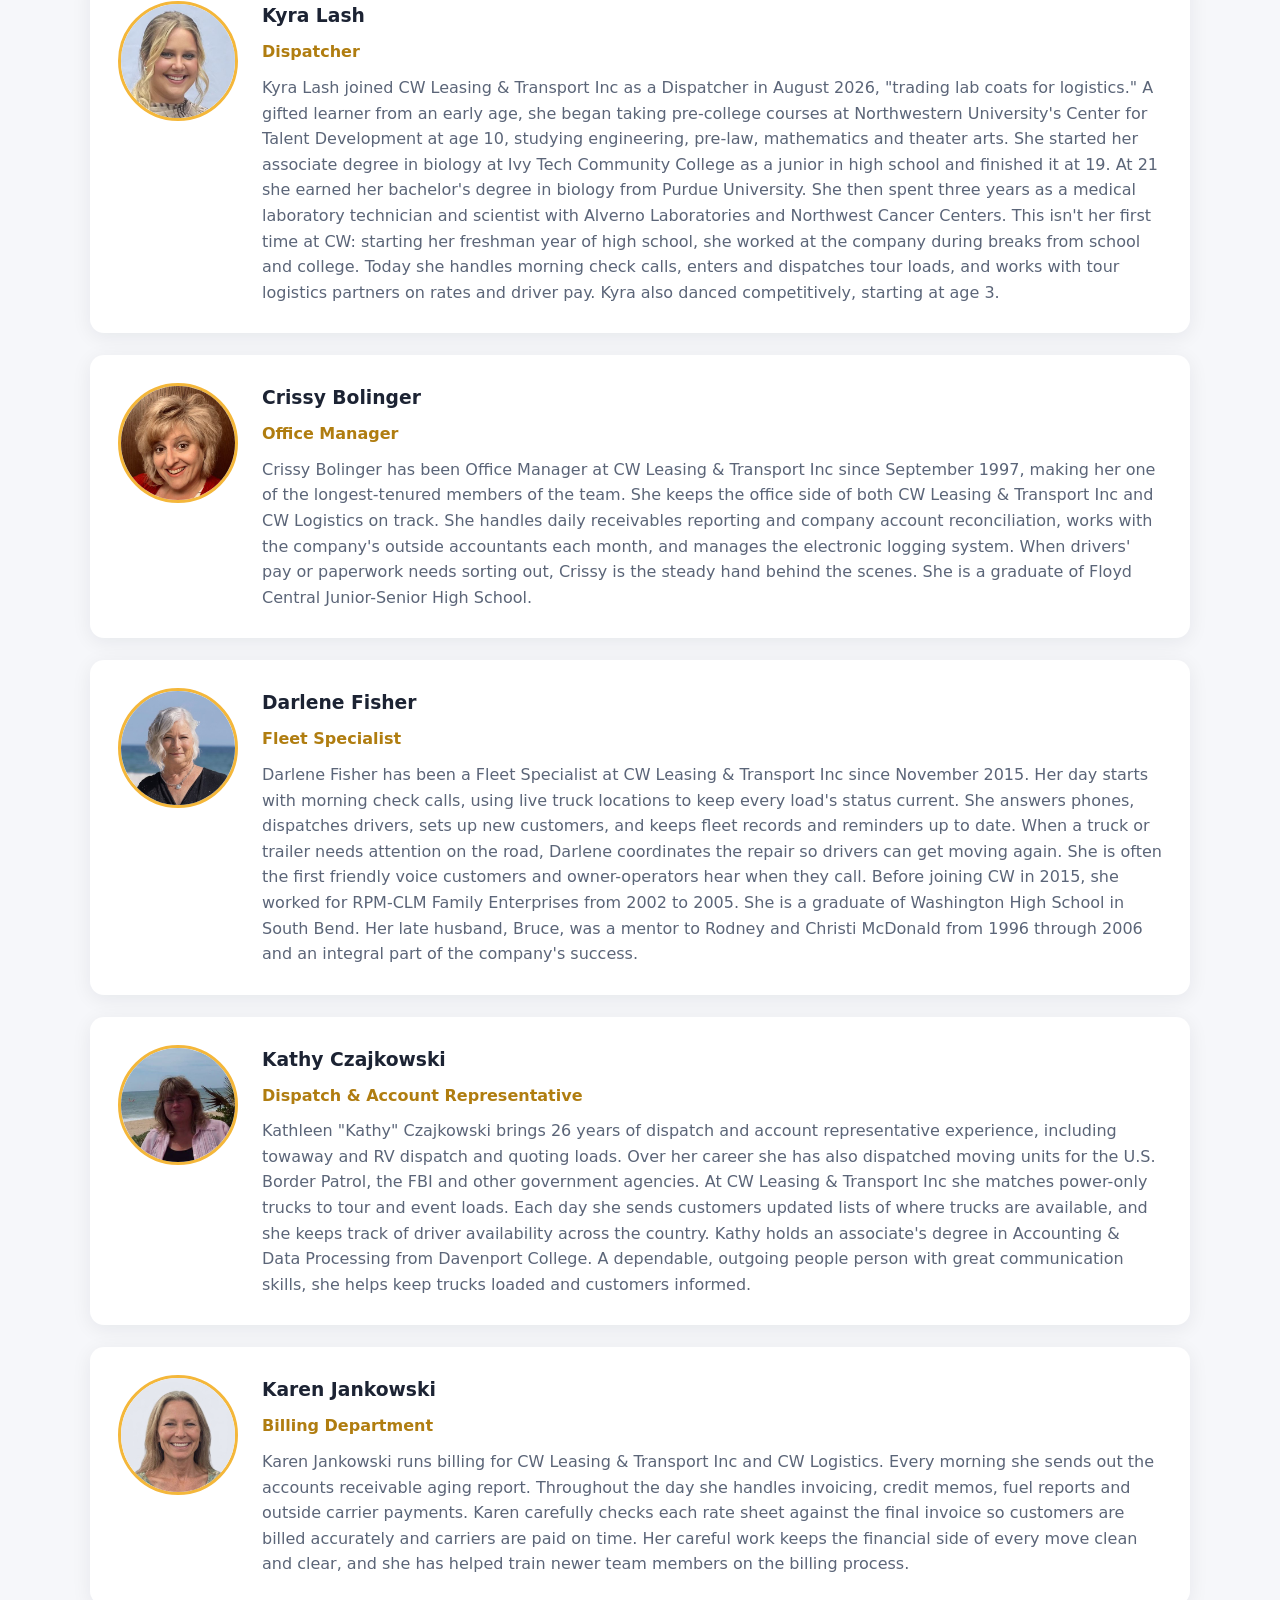
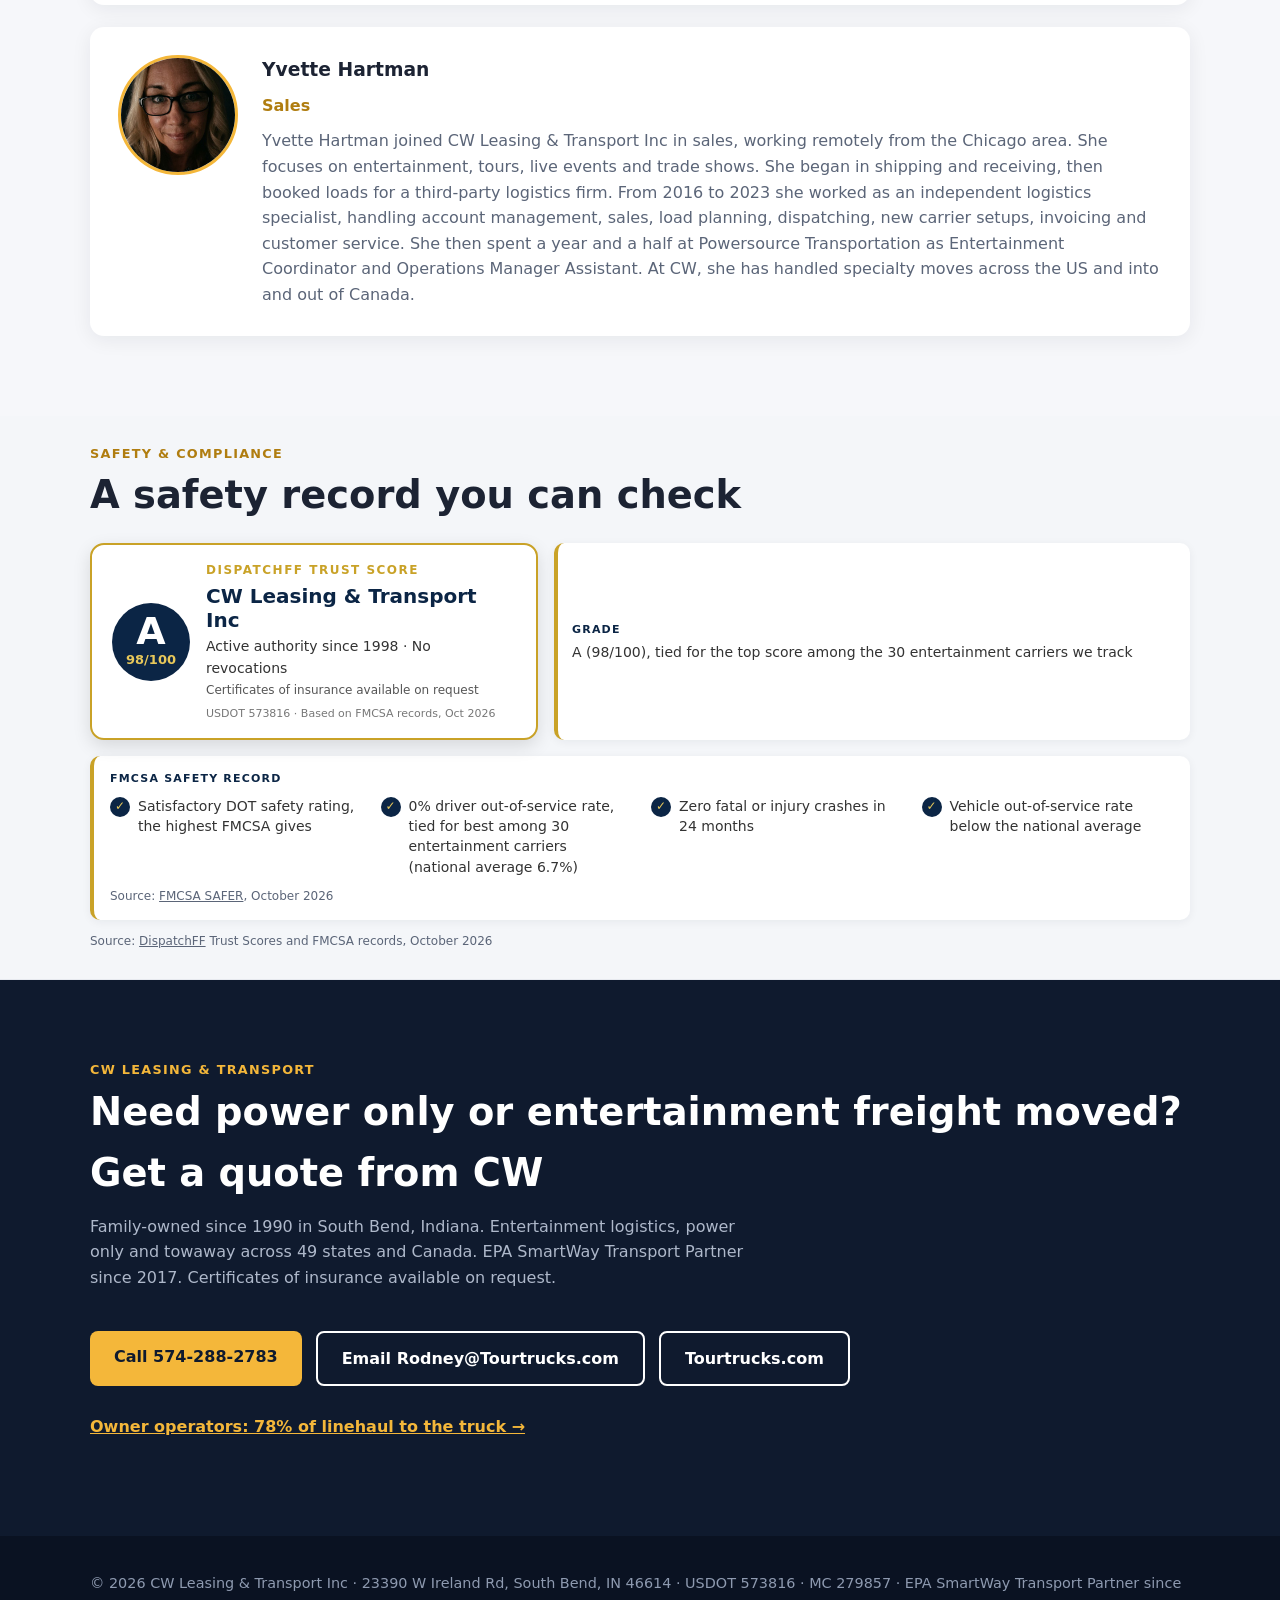
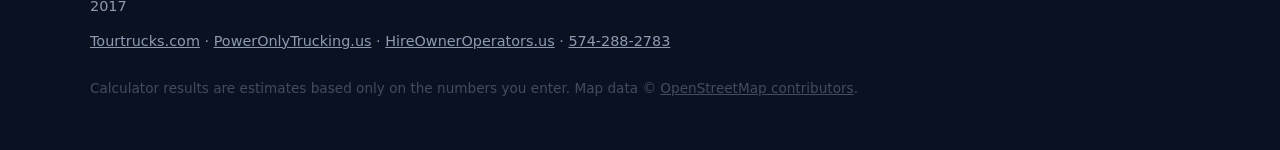
==== commit d8f84700: "Update Kyra Lash bio" ====
--- a/index.html
+++ b/index.html
@@ -35,7 +35,7 @@
 <div class="about"><div><p><strong>Rate per mile = total load pay ÷ miles.</strong> A load paying $2,000 for 800 loaded miles is $2.50 per loaded mile.</p>
 <h3>Loaded miles vs. total miles (deadhead)</h3><p>Loaded miles are the paid miles from pickup to delivery. Deadhead is the empty miles to get to the pickup. Add them for total miles. In the example above, 100 deadhead miles make 900 total miles, so the same $2,000 is about $2.22 per total mile.</p>
 <h3>Cost per mile</h3><p>Fuel cost per mile = fuel price ÷ MPG. The fuel price starts at the latest DOE/EIA weekly U.S. average diesel price (<a href="https://www.eia.gov/petroleum/gasdiesel/">eia.gov</a>), and you can change it. Add your other per-mile costs (truck payment, insurance, maintenance, tires, permits) for total cost per mile. Profit per mile = rate per total mile − total cost per mile.</p></div>
-<img src="img/fanatics-trailer-blue-tractor.jpg" alt="A Fanatics merchandise trailer hooked to a blue CW Kenworth" loading="lazy"></div></div></section><section id="faq" style="background:#eef1f6"><div class="wrap"><div class="eyebrow">FAQ</div><h2>Rate per mile questions</h2><details><summary>How do you calculate rate per mile in trucking?</summary><p>Divide the total load pay by the miles. For example, $2,000 for 800 loaded miles is $2.50 per loaded mile.</p></details><details><summary>Should I use loaded miles or total miles?</summary><p>Use both. Rate per loaded mile is what brokers usually quote, but rate per total mile (loaded plus deadhead) shows what the truck actually earns for every mile it drives.</p></details><details><summary>What is deadhead?</summary><p>Deadhead is the empty miles driven to pick up a load or to get back after delivering one. Those miles cost fuel and time but usually are not paid.</p></details><details><summary>How do I figure my cost per mile?</summary><p>Fuel cost per mile is the fuel price per gallon divided by your miles per gallon. The fuel price fills in automatically with the latest U.S. Department of Energy (EIA) weekly U.S. average retail on-highway diesel price, updated every week. You can type over it with your own price. Add your other per-mile costs (truck payment, insurance, maintenance, tires, permits, and so on) to get total cost per mile.</p></details><details><summary>How do I estimate profit on a load?</summary><p>Subtract your total cost per mile from your rate per total mile, then multiply by total miles for the profit on the load.</p></details><details><summary>Can it figure the miles for me?</summary><p>Yes. Type an origin and destination (city and state or an address) and click Get miles. It looks up approximate driving miles with free OpenStreetMap data and fills in the loaded miles. That is a car route, so truck routes may differ; check the route on Google Maps and type over the miles if needed.</p></details><details><summary>Does this calculator show market rates?</summary><p>No. It does not show average or market rates or a quote. The rate per mile starts at $2.00 plus 15% of the weekly DOE diesel price only as a starting number for the math; type over it with your own rate.</p></details></div></section><section id="about"><div class="wrap"><div class="eyebrow">About</div><div id="company-about" style="margin:0 0 40px"><h2>Who built this calculator</h2><p>This rate per mile calculator is offered free by CW Leasing &amp; Transport Inc, a trucking company founded in 1990, and its sister company CW Logistics, founded in 2001, which adds capacity through partner and dedicated carriers. Both are family businesses in South Bend, Indiana that Rodney and Christi McDonald were fortunate to buy and carry forward.</p><p>We have been figuring miles and rates for more than 31 years while running last-minute, surprise and immediate-need transportation for tours, sports and live events. CW is an EPA SmartWay Transport Partner since 2017, and certificates of insurance are available on request. Want a real load moved instead of a number? Visit <a href="https://tourtrucks.com">Tourtrucks.com</a>.</p><p><em>"When you prepare for the unpredictable, chaos is just another tool in your arsenal."</em> &mdash; Rodney McDonald, President</p></div><h2>Meet the Team</h2><div class="grid"><div class="card" style="grid-column:1/-1;display:flex;flex-wrap:wrap;gap:24px;align-items:flex-start"><img src="team-rodney.jpg" alt="Rodney McDonald, President, CW Leasing &amp; Transport Inc and CW Logistics" width="120" height="120" loading="lazy" style="width:120px;height:120px;border-radius:50%;object-fit:cover;flex:none;border:3px solid var(--gold)"><div style="flex:1;min-width:240px"><h3>Rodney McDonald</h3><p style="color:#b07d10;font-weight:600;margin:0 0 10px">President, CW Leasing &amp; Transport Inc and CW Logistics</p><p>Rodney McDonald opened his first company at 20 and learned Murphy's Law the hard way: anything that can go wrong, will. What matters is how you handle the problem and how you plan for the unknown. For more than 31 years he has handled last-minute, surprise and immediate-need transportation for sports and entertainment. CW Leasing &amp; Transport (est. 1990) and its sister company CW Logistics (est. 2001) are family businesses that Rodney and Christi were fortunate to buy and carry forward. Under his leadership, CW has been an EPA SmartWay Transport Partner since 2017. His motto: "When you prepare for the unpredictable, chaos is just another tool in your arsenal."</p></div></div><div class="card" style="grid-column:1/-1;display:flex;flex-wrap:wrap;gap:24px;align-items:flex-start"><img src="team-christi.jpg" alt="Christi McDonald, Vice President, CW Leasing &amp; Transport Inc and CW Logistics" width="120" height="120" loading="lazy" style="width:120px;height:120px;border-radius:50%;object-fit:cover;flex:none;border:3px solid var(--gold)"><div style="flex:1;min-width:240px"><h3>Christi McDonald</h3><p style="color:#b07d10;font-weight:600;margin:0 0 10px">Vice President, CW Leasing &amp; Transport Inc and CW Logistics</p><p>Christi McDonald is one of the founders of the business and has worked in trucking since 1995. She started out sending letters on a typewriter. Over the years she worked her way up to running 180 trucks on a Sunday-night load-in, and today she helps keep the company running like a well-oiled machine. Christi has been Vice President of RPM-CLM Family Enterprises since 2004, and Vice President of CW Leasing &amp; Transport Inc and CW Logistics since 2016. She encourages every customer and driver to reach out to the team for anything they need. Her faith in God and her commitment to family guide everything she does, and she brings that same care to the CW family of employees, drivers and customers. Outside the office, she supports local animal rescue, including The Meow Mission.</p></div></div><div class="card" style="grid-column:1/-1;display:flex;flex-wrap:wrap;gap:24px;align-items:flex-start"><img src="team-kyra.jpg" alt="Kyra Lash, Dispatcher" width="120" height="120" loading="lazy" style="width:120px;height:120px;border-radius:50%;object-fit:cover;flex:none;border:3px solid var(--gold)"><div style="flex:1;min-width:240px"><h3>Kyra Lash</h3><p style="color:#b07d10;font-weight:600;margin:0 0 10px">Dispatcher</p><p>Kyra Lash joined CW Leasing &amp; Transport Inc as a Dispatcher in August 2026, "trading lab coats for logistics." A gifted learner from an early age, she began taking pre-college courses at Northwestern University's Center for Talent Development at age 10, studying engineering, pre-law, mathematics and theater arts. She started her associate degree in biology at Ivy Tech Community College as a junior in high school and finished it at 19. At 21 she earned her bachelor's degree in biology from Purdue University. She then spent three years as a medical laboratory technician and scientist with Alverno Laboratories and Northwest Cancer Centers. This isn't her first time at CW: starting her freshman year of high school, she worked at the company during breaks from school and college. Today she handles morning check calls, enters and dispatches tour loads, and works with tour logistics partners on rates and driver pay. Outside the office, Kyra danced competitively from age 3 until she was diagnosed with a hereditary connective tissue disorder in college.</p></div></div><div class="card" style="grid-column:1/-1;display:flex;flex-wrap:wrap;gap:24px;align-items:flex-start"><img src="team-crissy.jpg" alt="Crissy Bolinger, Office Manager" width="120" height="120" loading="lazy" style="width:120px;height:120px;border-radius:50%;object-fit:cover;flex:none;border:3px solid var(--gold)"><div style="flex:1;min-width:240px"><h3>Crissy Bolinger</h3><p style="color:#b07d10;font-weight:600;margin:0 0 10px">Office Manager</p><p>Crissy Bolinger has been Office Manager at CW Leasing &amp; Transport Inc since September 1997, making her one of the longest-tenured members of the team. She keeps the office side of both CW Leasing &amp; Transport Inc and CW Logistics on track. She handles daily receivables reporting and company account reconciliation, works with the company's outside accountants each month, and manages the electronic logging system. When drivers' pay or paperwork needs sorting out, Crissy is the steady hand behind the scenes. She is a graduate of Floyd Central Junior-Senior High School.</p></div></div><div class="card" style="grid-column:1/-1;display:flex;flex-wrap:wrap;gap:24px;align-items:flex-start"><img src="team-darlene.jpg" alt="Darlene Fisher, Fleet Specialist" width="120" height="120" loading="lazy" style="width:120px;height:120px;border-radius:50%;object-fit:cover;flex:none;border:3px solid var(--gold)"><div style="flex:1;min-width:240px"><h3>Darlene Fisher</h3><p style="color:#b07d10;font-weight:600;margin:0 0 10px">Fleet Specialist</p><p>Darlene Fisher has been a Fleet Specialist at CW Leasing &amp; Transport Inc since November 2015. Her day starts with morning check calls, using live truck locations to keep every load's status current. She answers phones, dispatches drivers, sets up new customers, and keeps fleet records and reminders up to date. When a truck or trailer needs attention on the road, Darlene coordinates the repair so drivers can get moving again. She is often the first friendly voice customers and owner-operators hear when they call. Before joining CW in 2015, she worked for RPM-CLM Family Enterprises from 2002 to 2005. She is a graduate of Washington High School in South Bend. Her late husband, Bruce, was a mentor to Rodney and Christi McDonald from 1996 through 2006 and an integral part of the company's success.</p></div></div><div class="card" style="grid-column:1/-1;display:flex;flex-wrap:wrap;gap:24px;align-items:flex-start"><img src="team-kathy.jpg" alt="Kathy Czajkowski, Dispatch &amp; Account Representative" width="120" height="120" loading="lazy" style="width:120px;height:120px;border-radius:50%;object-fit:cover;flex:none;border:3px solid var(--gold)"><div style="flex:1;min-width:240px"><h3>Kathy Czajkowski</h3><p style="color:#b07d10;font-weight:600;margin:0 0 10px">Dispatch &amp; Account Representative</p><p>Kathleen "Kathy" Czajkowski brings 26 years of dispatch and account representative experience, including towaway and RV dispatch and quoting loads. Over her career she has also dispatched moving units for the U.S. Border Patrol, the FBI and other government agencies. At CW Leasing &amp; Transport Inc she matches power-only trucks to tour and event loads. Each day she sends customers updated lists of where trucks are available, and she keeps track of driver availability across the country. Kathy holds an associate's degree in Accounting &amp; Data Processing from Davenport College. A dependable, outgoing people person with great communication skills, she helps keep trucks loaded and customers informed.</p></div></div><div class="card" style="grid-column:1/-1;display:flex;flex-wrap:wrap;gap:24px;align-items:flex-start"><img src="team-karen.jpg" alt="Karen Jankowski, Billing Department" width="120" height="120" loading="lazy" style="width:120px;height:120px;border-radius:50%;object-fit:cover;flex:none;border:3px solid var(--gold)"><div style="flex:1;min-width:240px"><h3>Karen Jankowski</h3><p style="color:#b07d10;font-weight:600;margin:0 0 10px">Billing Department</p><p>Karen Jankowski runs billing for CW Leasing &amp; Transport Inc and CW Logistics. Every morning she sends out the accounts receivable aging report. Throughout the day she handles invoicing, credit memos, fuel reports and outside carrier payments. Karen carefully checks each rate sheet against the final invoice so customers are billed accurately and carriers are paid on time. Her careful work keeps the financial side of every move clean and clear, and she has helped train newer team members on the billing process.</p></div></div><div class="card" style="grid-column:1/-1;display:flex;flex-wrap:wrap;gap:24px;align-items:flex-start"><img src="team-yvette.jpg" alt="Yvette Hartman, Sales" width="120" height="120" loading="lazy" style="width:120px;height:120px;border-radius:50%;object-fit:cover;flex:none;border:3px solid var(--gold)"><div style="flex:1;min-width:240px"><h3>Yvette Hartman</h3><p style="color:#b07d10;font-weight:600;margin:0 0 10px">Sales</p><p>Yvette Hartman joined CW Leasing &amp; Transport Inc in sales, working remotely from the Chicago area. She focuses on entertainment, tours, live events and trade shows. She began in shipping and receiving, then booked loads for a third-party logistics firm. From 2016 to 2023 she worked as an independent logistics specialist, handling account management, sales, load planning, dispatching, new carrier setups, invoicing and customer service. She then spent a year and a half at Powersource Transportation as Entertainment Coordinator and Operations Manager Assistant. At CW, she has handled specialty moves across the US and into and out of Canada.</p></div></div></div></div></section>
+<img src="img/merch-trailer-blue-tractor.jpg" alt="A merchandise trailer hooked to a blue CW Kenworth" loading="lazy"></div></div></section><section id="faq" style="background:#eef1f6"><div class="wrap"><div class="eyebrow">FAQ</div><h2>Rate per mile questions</h2><details><summary>How do you calculate rate per mile in trucking?</summary><p>Divide the total load pay by the miles. For example, $2,000 for 800 loaded miles is $2.50 per loaded mile.</p></details><details><summary>Should I use loaded miles or total miles?</summary><p>Use both. Rate per loaded mile is what brokers usually quote, but rate per total mile (loaded plus deadhead) shows what the truck actually earns for every mile it drives.</p></details><details><summary>What is deadhead?</summary><p>Deadhead is the empty miles driven to pick up a load or to get back after delivering one. Those miles cost fuel and time but usually are not paid.</p></details><details><summary>How do I figure my cost per mile?</summary><p>Fuel cost per mile is the fuel price per gallon divided by your miles per gallon. The fuel price fills in automatically with the latest U.S. Department of Energy (EIA) weekly U.S. average retail on-highway diesel price, updated every week. You can type over it with your own price. Add your other per-mile costs (truck payment, insurance, maintenance, tires, permits, and so on) to get total cost per mile.</p></details><details><summary>How do I estimate profit on a load?</summary><p>Subtract your total cost per mile from your rate per total mile, then multiply by total miles for the profit on the load.</p></details><details><summary>Can it figure the miles for me?</summary><p>Yes. Type an origin and destination (city and state or an address) and click Get miles. It looks up approximate driving miles with free OpenStreetMap data and fills in the loaded miles. That is a car route, so truck routes may differ; check the route on Google Maps and type over the miles if needed.</p></details><details><summary>Does this calculator show market rates?</summary><p>No. It does not show average or market rates or a quote. The rate per mile starts at $2.00 plus 15% of the weekly DOE diesel price only as a starting number for the math; type over it with your own rate.</p></details></div></section><section id="about"><div class="wrap"><div class="eyebrow">About</div><div id="company-about" style="margin:0 0 40px"><h2>Who built this calculator</h2><p>This rate per mile calculator is offered free by CW Leasing &amp; Transport Inc, a trucking company founded in 1990, and its sister company CW Logistics, founded in 2001, which adds capacity through partner and dedicated carriers. Both are family businesses in South Bend, Indiana that Rodney and Christi McDonald were fortunate to buy and carry forward.</p><p>We have been figuring miles and rates for more than 31 years while running last-minute, surprise and immediate-need transportation for tours, sports and live events. CW is an EPA SmartWay Transport Partner since 2017, and certificates of insurance are available on request. Want a real load moved instead of a number? Visit <a href="https://tourtrucks.com">Tourtrucks.com</a>.</p><p><em>"When you prepare for the unpredictable, chaos is just another tool in your arsenal."</em> &mdash; Rodney McDonald, President</p></div><h2>Meet the Team</h2><div class="grid"><div class="card" style="grid-column:1/-1;display:flex;flex-wrap:wrap;gap:24px;align-items:flex-start"><img src="team-rodney.jpg" alt="Rodney McDonald, President, CW Leasing &amp; Transport Inc and CW Logistics" width="120" height="120" loading="lazy" style="width:120px;height:120px;border-radius:50%;object-fit:cover;flex:none;border:3px solid var(--gold)"><div style="flex:1;min-width:240px"><h3>Rodney McDonald</h3><p style="color:#b07d10;font-weight:600;margin:0 0 10px">President, CW Leasing &amp; Transport Inc and CW Logistics</p><p>Rodney McDonald opened his first company at 20 and learned Murphy's Law the hard way: anything that can go wrong, will. What matters is how you handle the problem and how you plan for the unknown. For more than 31 years he has handled last-minute, surprise and immediate-need transportation for sports and entertainment. CW Leasing &amp; Transport (est. 1990) and its sister company CW Logistics (est. 2001) are family businesses that Rodney and Christi were fortunate to buy and carry forward. Under his leadership, CW has been an EPA SmartWay Transport Partner since 2017. His motto: "When you prepare for the unpredictable, chaos is just another tool in your arsenal."</p></div></div><div class="card" style="grid-column:1/-1;display:flex;flex-wrap:wrap;gap:24px;align-items:flex-start"><img src="team-christi.jpg" alt="Christi McDonald, Vice President, CW Leasing &amp; Transport Inc and CW Logistics" width="120" height="120" loading="lazy" style="width:120px;height:120px;border-radius:50%;object-fit:cover;flex:none;border:3px solid var(--gold)"><div style="flex:1;min-width:240px"><h3>Christi McDonald</h3><p style="color:#b07d10;font-weight:600;margin:0 0 10px">Vice President, CW Leasing &amp; Transport Inc and CW Logistics</p><p>Christi McDonald is one of the founders of the business and has worked in trucking since 1995. She started out sending letters on a typewriter. Over the years she worked her way up to running 180 trucks on a Sunday-night load-in, and today she helps keep the company running like a well-oiled machine. Christi has been Vice President of RPM-CLM Family Enterprises since 2004, and Vice President of CW Leasing &amp; Transport Inc and CW Logistics since 2016. She encourages every customer and driver to reach out to the team for anything they need. Her faith in God and her commitment to family guide everything she does, and she brings that same care to the CW family of employees, drivers and customers. Outside the office, she supports local animal rescue, including The Meow Mission.</p></div></div><div class="card" style="grid-column:1/-1;display:flex;flex-wrap:wrap;gap:24px;align-items:flex-start"><img src="team-kyra.jpg" alt="Kyra Lash, Dispatcher" width="120" height="120" loading="lazy" style="width:120px;height:120px;border-radius:50%;object-fit:cover;flex:none;border:3px solid var(--gold)"><div style="flex:1;min-width:240px"><h3>Kyra Lash</h3><p style="color:#b07d10;font-weight:600;margin:0 0 10px">Dispatcher</p><p>Kyra Lash joined CW Leasing &amp; Transport Inc as a Dispatcher in August 2026, "trading lab coats for logistics." A gifted learner from an early age, she began taking pre-college courses at Northwestern University's Center for Talent Development at age 10, studying engineering, pre-law, mathematics and theater arts. She started her associate degree in biology at Ivy Tech Community College as a junior in high school and finished it at 19. At 21 she earned her bachelor's degree in biology from Purdue University. She then spent three years as a medical laboratory technician and scientist with Alverno Laboratories and Northwest Cancer Centers. This isn't her first time at CW: starting her freshman year of high school, she worked at the company during breaks from school and college. Today she handles morning check calls, enters and dispatches tour loads, and works with tour logistics partners on rates and driver pay. Kyra also danced competitively, starting at age 3.</p></div></div><div class="card" style="grid-column:1/-1;display:flex;flex-wrap:wrap;gap:24px;align-items:flex-start"><img src="team-crissy.jpg" alt="Crissy Bolinger, Office Manager" width="120" height="120" loading="lazy" style="width:120px;height:120px;border-radius:50%;object-fit:cover;flex:none;border:3px solid var(--gold)"><div style="flex:1;min-width:240px"><h3>Crissy Bolinger</h3><p style="color:#b07d10;font-weight:600;margin:0 0 10px">Office Manager</p><p>Crissy Bolinger has been Office Manager at CW Leasing &amp; Transport Inc since September 1997, making her one of the longest-tenured members of the team. She keeps the office side of both CW Leasing &amp; Transport Inc and CW Logistics on track. She handles daily receivables reporting and company account reconciliation, works with the company's outside accountants each month, and manages the electronic logging system. When drivers' pay or paperwork needs sorting out, Crissy is the steady hand behind the scenes. She is a graduate of Floyd Central Junior-Senior High School.</p></div></div><div class="card" style="grid-column:1/-1;display:flex;flex-wrap:wrap;gap:24px;align-items:flex-start"><img src="team-darlene.jpg" alt="Darlene Fisher, Fleet Specialist" width="120" height="120" loading="lazy" style="width:120px;height:120px;border-radius:50%;object-fit:cover;flex:none;border:3px solid var(--gold)"><div style="flex:1;min-width:240px"><h3>Darlene Fisher</h3><p style="color:#b07d10;font-weight:600;margin:0 0 10px">Fleet Specialist</p><p>Darlene Fisher has been a Fleet Specialist at CW Leasing &amp; Transport Inc since November 2015. Her day starts with morning check calls, using live truck locations to keep every load's status current. She answers phones, dispatches drivers, sets up new customers, and keeps fleet records and reminders up to date. When a truck or trailer needs attention on the road, Darlene coordinates the repair so drivers can get moving again. She is often the first friendly voice customers and owner-operators hear when they call. Before joining CW in 2015, she worked for RPM-CLM Family Enterprises from 2002 to 2005. She is a graduate of Washington High School in South Bend. Her late husband, Bruce, was a mentor to Rodney and Christi McDonald from 1996 through 2006 and an integral part of the company's success.</p></div></div><div class="card" style="grid-column:1/-1;display:flex;flex-wrap:wrap;gap:24px;align-items:flex-start"><img src="team-kathy.jpg" alt="Kathy Czajkowski, Dispatch &amp; Account Representative" width="120" height="120" loading="lazy" style="width:120px;height:120px;border-radius:50%;object-fit:cover;flex:none;border:3px solid var(--gold)"><div style="flex:1;min-width:240px"><h3>Kathy Czajkowski</h3><p style="color:#b07d10;font-weight:600;margin:0 0 10px">Dispatch &amp; Account Representative</p><p>Kathleen "Kathy" Czajkowski brings 26 years of dispatch and account representative experience, including towaway and RV dispatch and quoting loads. Over her career she has also dispatched moving units for the U.S. Border Patrol, the FBI and other government agencies. At CW Leasing &amp; Transport Inc she matches power-only trucks to tour and event loads. Each day she sends customers updated lists of where trucks are available, and she keeps track of driver availability across the country. Kathy holds an associate's degree in Accounting &amp; Data Processing from Davenport College. A dependable, outgoing people person with great communication skills, she helps keep trucks loaded and customers informed.</p></div></div><div class="card" style="grid-column:1/-1;display:flex;flex-wrap:wrap;gap:24px;align-items:flex-start"><img src="team-karen.jpg" alt="Karen Jankowski, Billing Department" width="120" height="120" loading="lazy" style="width:120px;height:120px;border-radius:50%;object-fit:cover;flex:none;border:3px solid var(--gold)"><div style="flex:1;min-width:240px"><h3>Karen Jankowski</h3><p style="color:#b07d10;font-weight:600;margin:0 0 10px">Billing Department</p><p>Karen Jankowski runs billing for CW Leasing &amp; Transport Inc and CW Logistics. Every morning she sends out the accounts receivable aging report. Throughout the day she handles invoicing, credit memos, fuel reports and outside carrier payments. Karen carefully checks each rate sheet against the final invoice so customers are billed accurately and carriers are paid on time. Her careful work keeps the financial side of every move clean and clear, and she has helped train newer team members on the billing process.</p></div></div><div class="card" style="grid-column:1/-1;display:flex;flex-wrap:wrap;gap:24px;align-items:flex-start"><img src="team-yvette.jpg" alt="Yvette Hartman, Sales" width="120" height="120" loading="lazy" style="width:120px;height:120px;border-radius:50%;object-fit:cover;flex:none;border:3px solid var(--gold)"><div style="flex:1;min-width:240px"><h3>Yvette Hartman</h3><p style="color:#b07d10;font-weight:600;margin:0 0 10px">Sales</p><p>Yvette Hartman joined CW Leasing &amp; Transport Inc in sales, working remotely from the Chicago area. She focuses on entertainment, tours, live events and trade shows. She began in shipping and receiving, then booked loads for a third-party logistics firm. From 2016 to 2023 she worked as an independent logistics specialist, handling account management, sales, load planning, dispatching, new carrier setups, invoicing and customer service. She then spent a year and a half at Powersource Transportation as Entertainment Coordinator and Operations Manager Assistant. At CW, she has handled specialty moves across the US and into and out of Canada.</p></div></div></div></div></section>
 <section id="trust-score" style="padding:28px 0;background:#f4f6f9;border-bottom:1px solid #e6e9ef"><div class="wrap"><div class="eyebrow">Safety &amp; Compliance</div><h2 style="margin-bottom:18px">A safety record you can check</h2><div style="display:flex;flex-wrap:wrap;gap:16px;align-items:stretch"><a href="https://www.dispatchff.com/carriers/dot-00573816" target="_blank" rel="noopener" style="text-decoration:none;color:inherit;flex:1 1 340px;max-width:460px;display:block"><div style="display:flex;align-items:center;gap:16px;background:#fff;border:2px solid #c9a227;border-radius:14px;padding:16px 20px;box-shadow:0 6px 18px rgba(0,0,0,.12);height:100%;box-sizing:border-box"><div style="flex:0 0 78px;width:78px;height:78px;border-radius:50%;background:#0b2545;color:#fff;display:flex;flex-direction:column;align-items:center;justify-content:center"><div style="font-size:38px;font-weight:800;line-height:1">A</div><div style="font-size:13px;color:#e8c85a;font-weight:700">98/100</div></div><div style="min-width:0"><div style="font-size:12px;letter-spacing:1.5px;color:#c9a227;font-weight:700">DISPATCHFF TRUST SCORE</div><div style="font-size:20px;font-weight:800;color:#0b2545;margin:3px 0;line-height:1.2">CW Leasing &amp; Transport Inc</div><div style="font-size:14px;color:#333">Active authority since 1998 &middot; No revocations</div><div style="font-size:12px;color:#555;margin-top:2px">Certificates of insurance available on request</div><div style="font-size:11px;color:#777;margin-top:4px">USDOT 573816 &middot; Based on FMCSA records, Oct 2026</div></div></div></a><ul style="list-style:none;margin:0;padding:0;flex:2 1 420px;display:flex;flex-wrap:wrap;gap:12px"><li style="flex:1 1 180px;display:flex;flex-direction:column;justify-content:center;background:#fff;border-left:4px solid #c9a227;border-radius:10px;padding:12px 14px;box-shadow:0 2px 10px rgba(15,26,46,.06);font-size:14px;line-height:1.45;color:#333"><div style="font-size:11px;letter-spacing:1.2px;text-transform:uppercase;color:#0b2545;font-weight:800;margin-bottom:4px">Grade</div>A (98/100), tied for the top score among the 30 entertainment carriers we track</li></ul></div><div id="safety-record" style="margin-top:16px;background:#fff;border-left:4px solid #c9a227;border-radius:10px;padding:14px 16px;box-shadow:0 2px 10px rgba(15,26,46,.06)"><div style="font-size:11px;letter-spacing:1.2px;text-transform:uppercase;color:#0b2545;font-weight:800;margin-bottom:8px">FMCSA SAFETY RECORD</div><ul style="list-style:none;margin:0;padding:0;display:flex;flex-wrap:wrap;gap:10px 18px"><li style="flex:1 1 220px;display:flex;gap:8px;align-items:flex-start;font-size:14px;line-height:1.45;color:#333"><span style="flex:0 0 20px;width:20px;height:20px;border-radius:50%;background:#0b2545;color:#e8c85a;font-size:12px;font-weight:800;display:flex;align-items:center;justify-content:center;margin-top:1px">&#10003;</span><span>Satisfactory DOT safety rating, the highest FMCSA gives</span></li><li style="flex:1 1 220px;display:flex;gap:8px;align-items:flex-start;font-size:14px;line-height:1.45;color:#333"><span style="flex:0 0 20px;width:20px;height:20px;border-radius:50%;background:#0b2545;color:#e8c85a;font-size:12px;font-weight:800;display:flex;align-items:center;justify-content:center;margin-top:1px">&#10003;</span><span>0% driver out-of-service rate, tied for best among 30 entertainment carriers (national average 6.7%)</span></li><li style="flex:1 1 220px;display:flex;gap:8px;align-items:flex-start;font-size:14px;line-height:1.45;color:#333"><span style="flex:0 0 20px;width:20px;height:20px;border-radius:50%;background:#0b2545;color:#e8c85a;font-size:12px;font-weight:800;display:flex;align-items:center;justify-content:center;margin-top:1px">&#10003;</span><span>Zero fatal or injury crashes in 24 months</span></li><li style="flex:1 1 220px;display:flex;gap:8px;align-items:flex-start;font-size:14px;line-height:1.45;color:#333"><span style="flex:0 0 20px;width:20px;height:20px;border-radius:50%;background:#0b2545;color:#e8c85a;font-size:12px;font-weight:800;display:flex;align-items:center;justify-content:center;margin-top:1px">&#10003;</span><span>Vehicle out-of-service rate below the national average</span></li></ul><p style="font-size:12px;color:#5b6578;margin:10px 0 0">Source: <a href="https://safer.fmcsa.dot.gov/query.asp?query_param=USDOT&amp;query_string=573816&amp;query_type=queryCarrierSnapshot" target="_blank" rel="noopener">FMCSA SAFER</a>, October 2026</p></div><p style="font-size:12px;color:#5b6578;margin:12px 0 0">Source: <a href="https://www.dispatchff.com/carriers/dot-00573816" target="_blank" rel="noopener">DispatchFF</a> Trust Scores and FMCSA records, October 2026</p></div></section>
 <section id="quote" class="dark"><div class="wrap"><div class="eyebrow" style="color:var(--gold)">CW Leasing &amp; Transport</div><h2>Need power only or entertainment freight moved? Get a quote from CW</h2>
 <p class="lead">Family-owned since 1990 in South Bend, Indiana. Entertainment logistics, power only and towaway across 49 states and Canada. EPA SmartWay Transport Partner since 2017. Certificates of insurance available on request.</p>
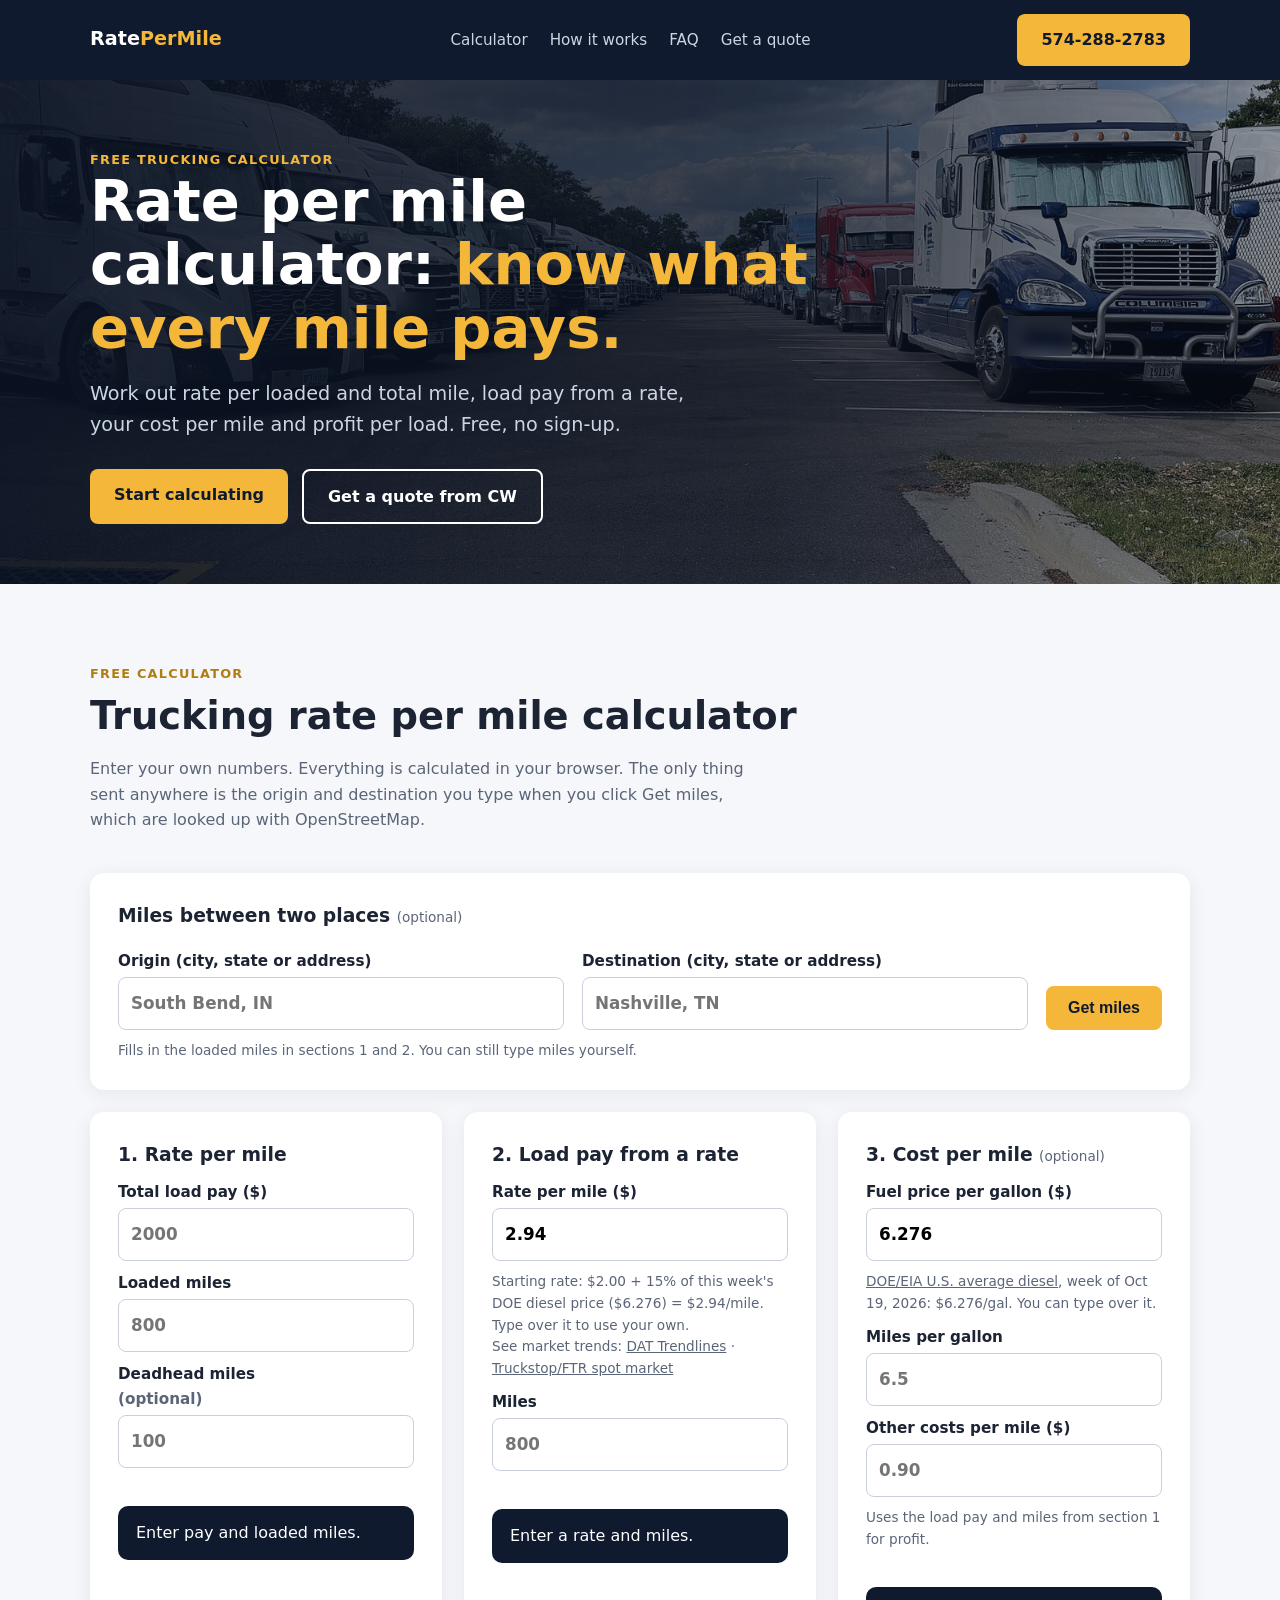
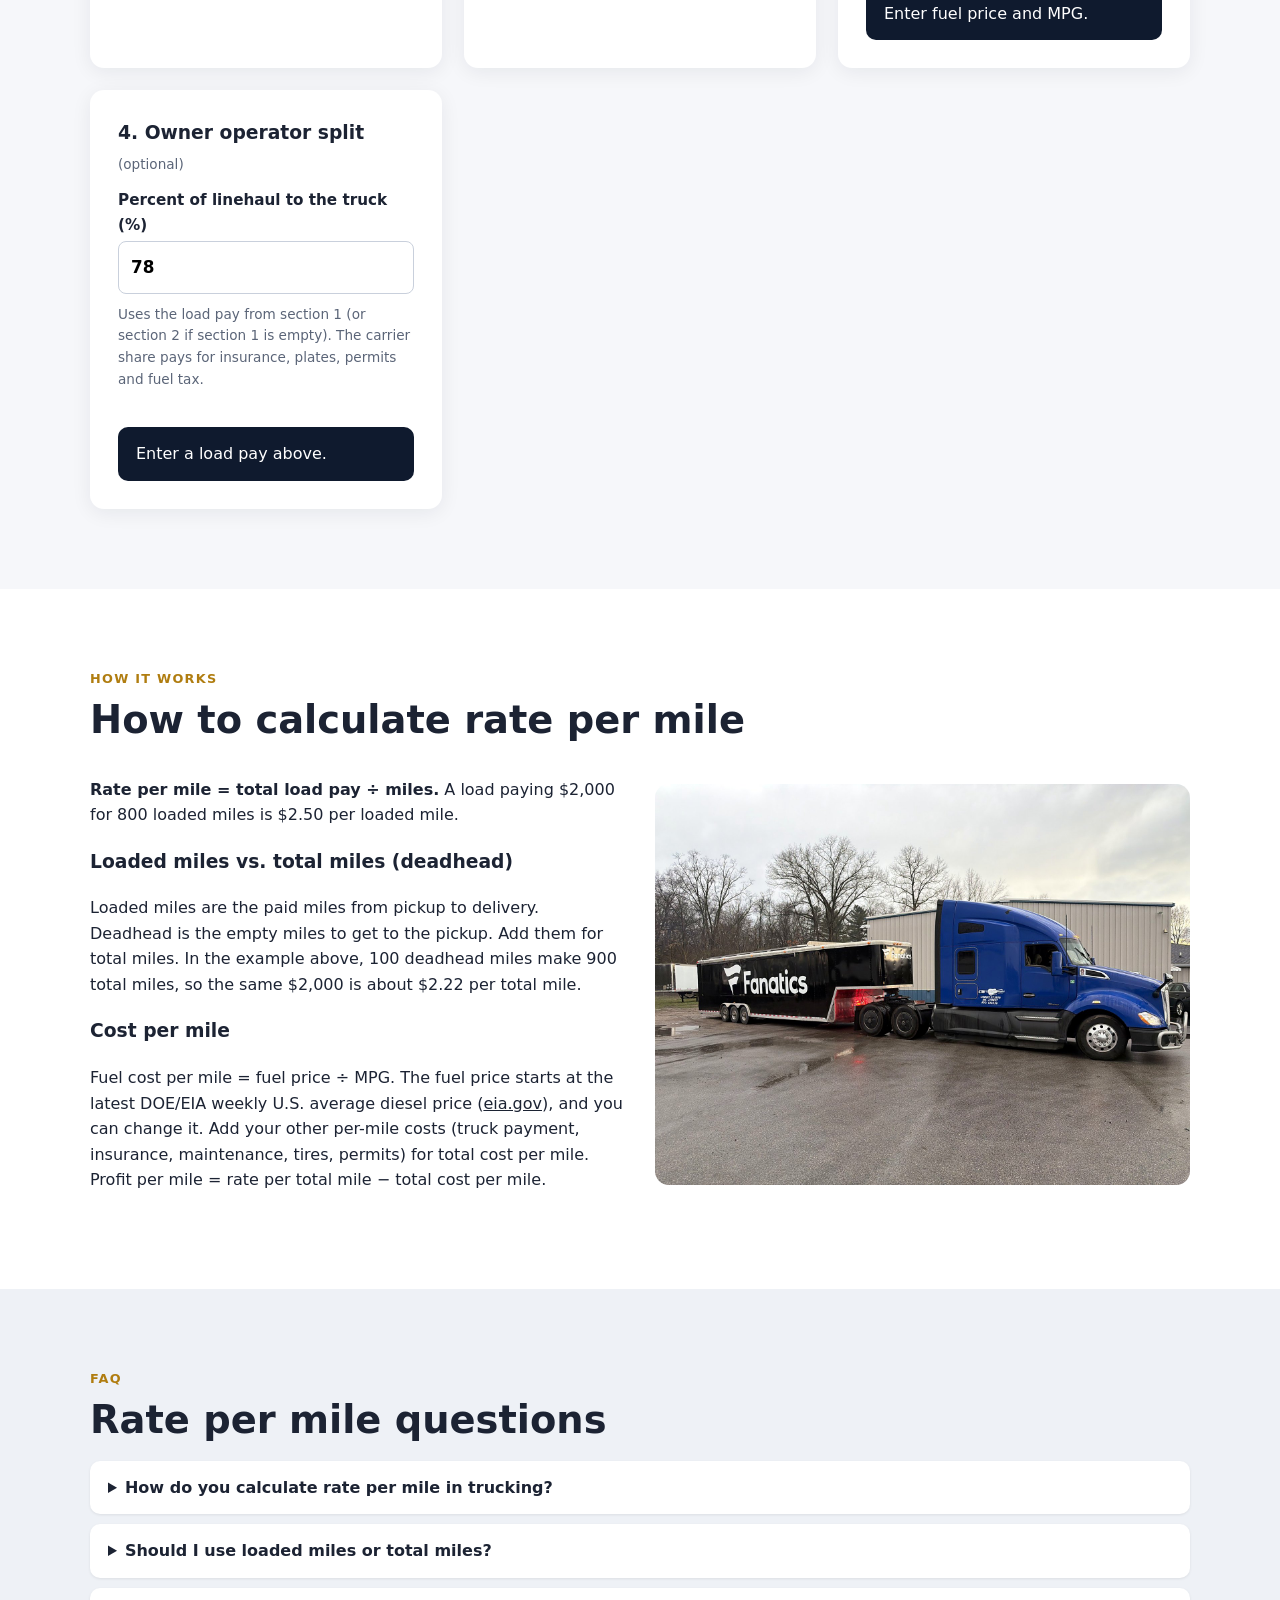
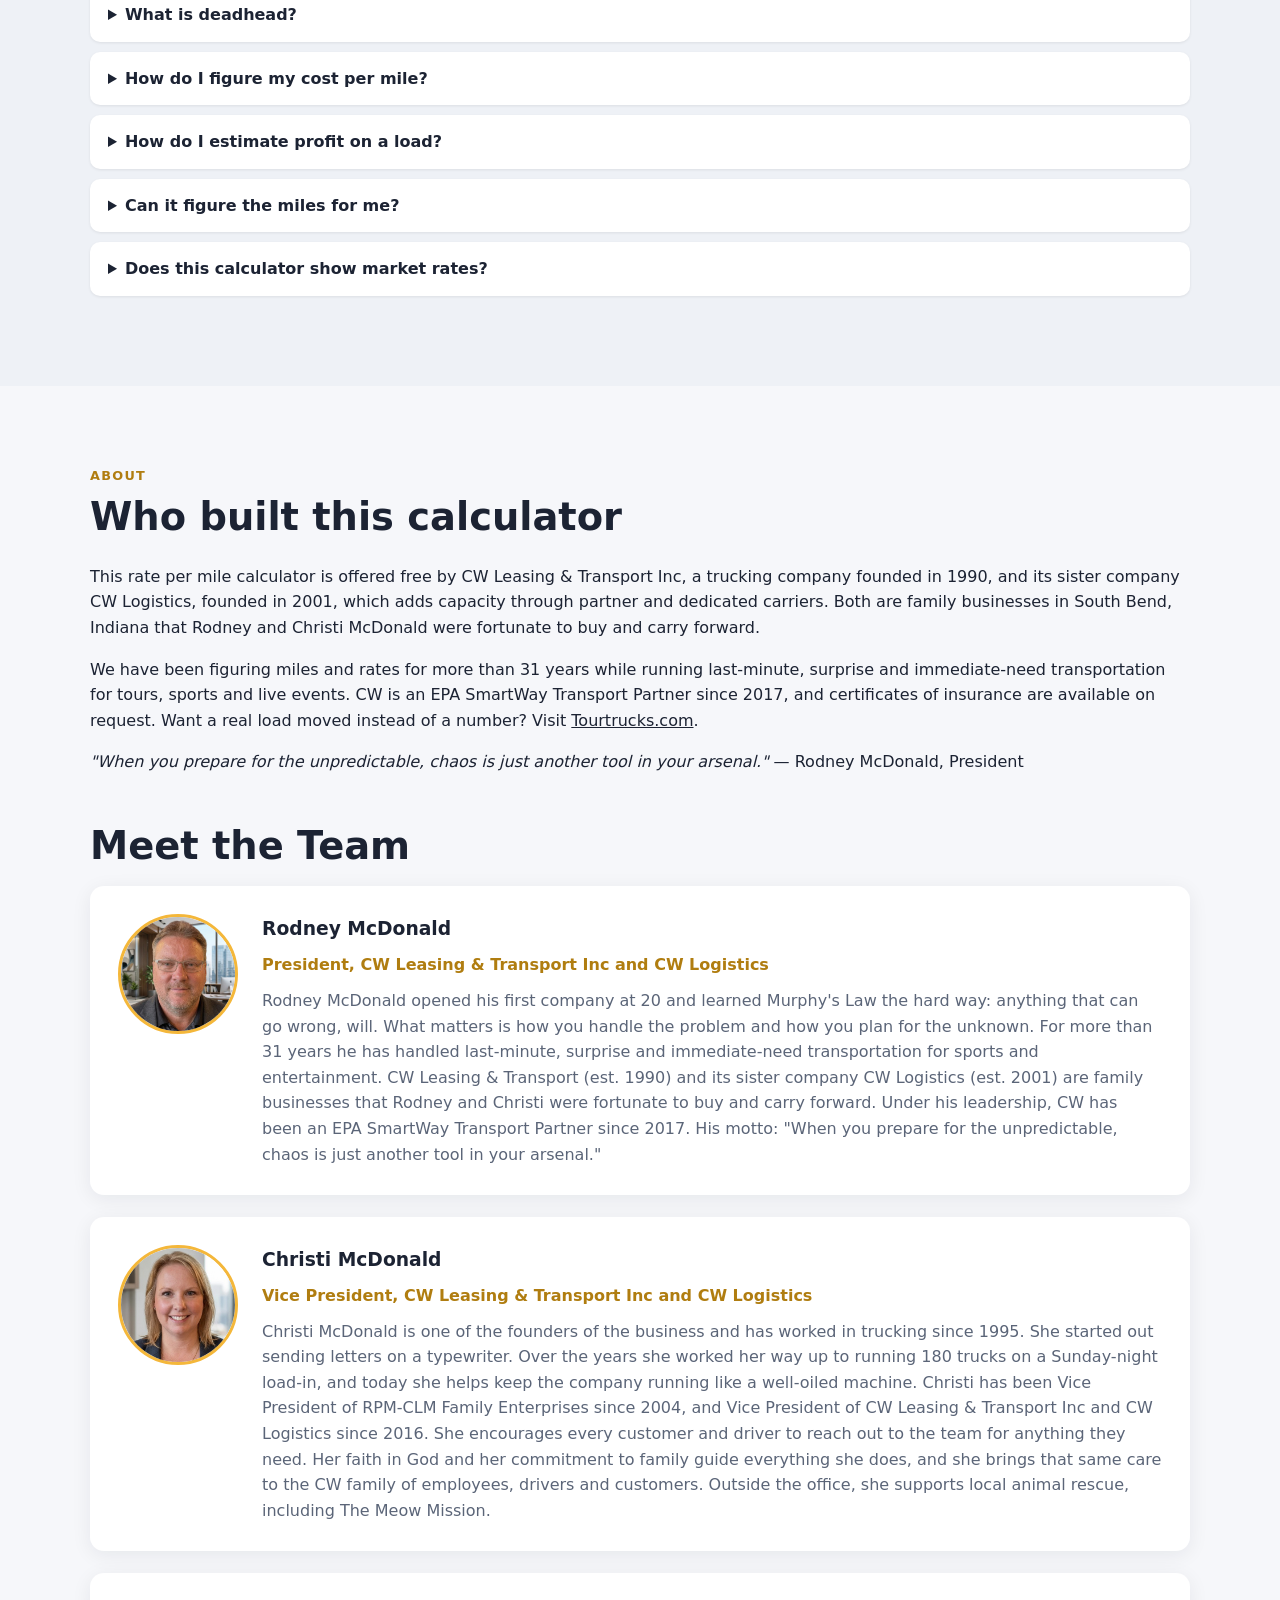
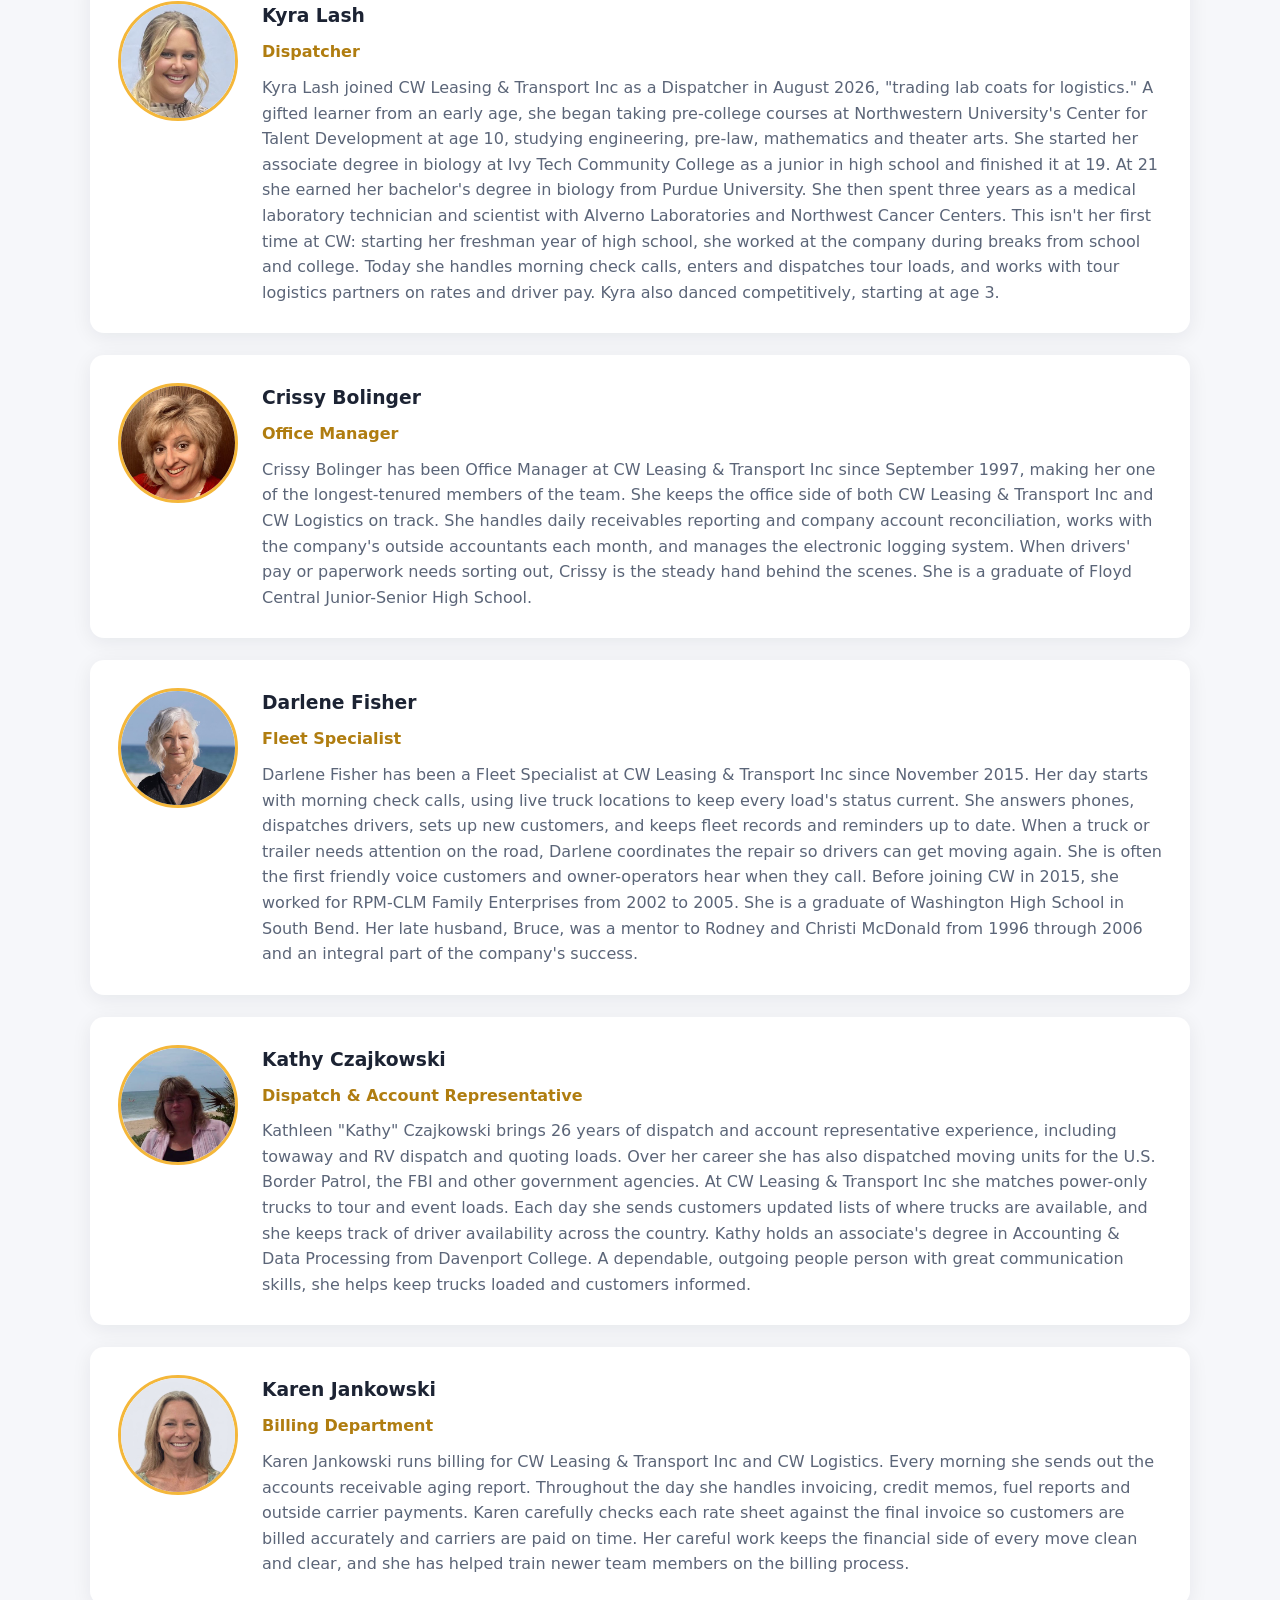
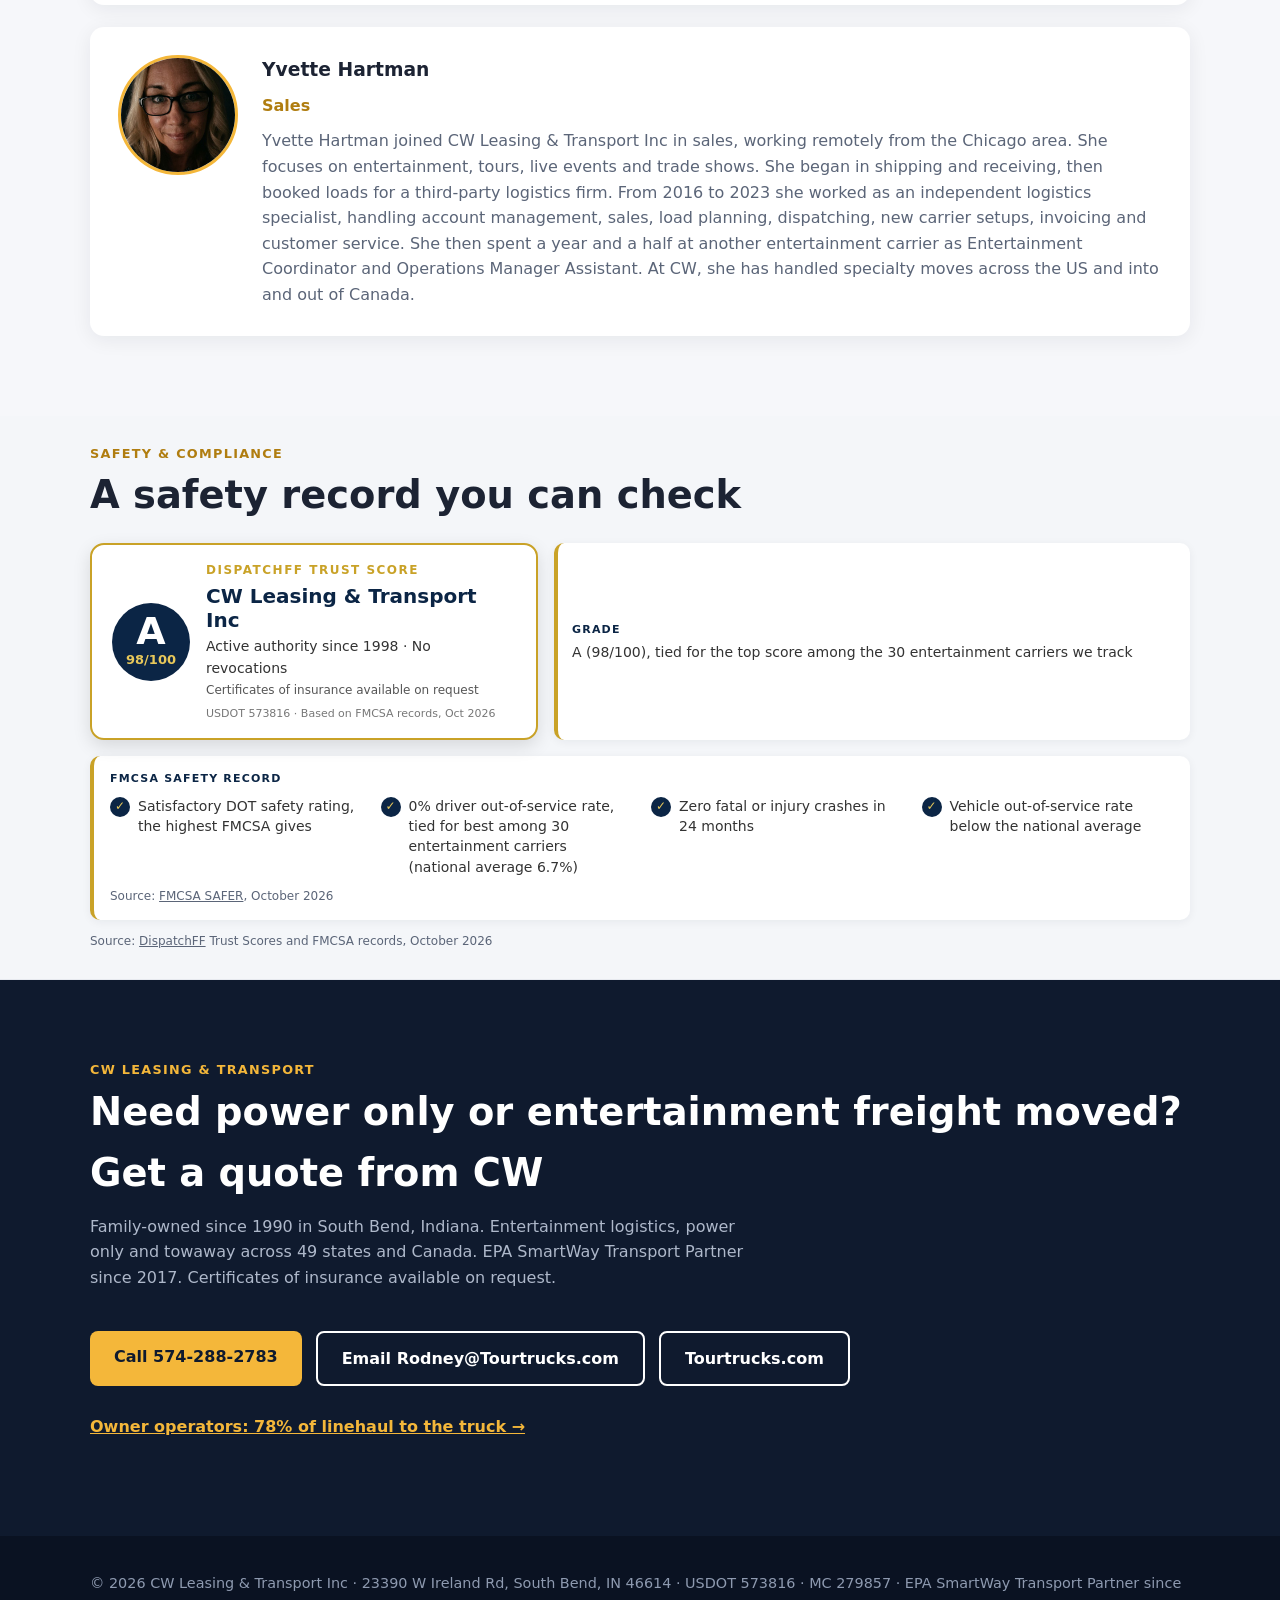
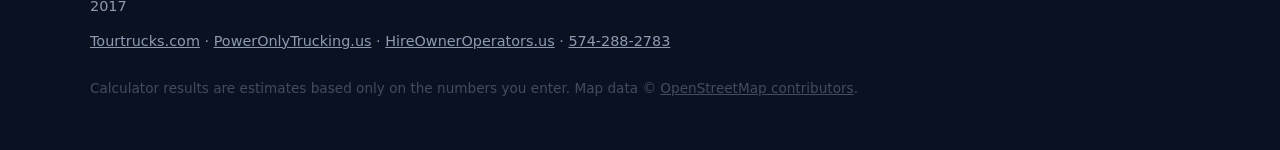
==== commit 23f12305: "Update Yvette Hartman bio" ====
--- a/index.html
+++ b/index.html
@@ -35,7 +35,7 @@
 <div class="about"><div><p><strong>Rate per mile = total load pay ÷ miles.</strong> A load paying $2,000 for 800 loaded miles is $2.50 per loaded mile.</p>
 <h3>Loaded miles vs. total miles (deadhead)</h3><p>Loaded miles are the paid miles from pickup to delivery. Deadhead is the empty miles to get to the pickup. Add them for total miles. In the example above, 100 deadhead miles make 900 total miles, so the same $2,000 is about $2.22 per total mile.</p>
 <h3>Cost per mile</h3><p>Fuel cost per mile = fuel price ÷ MPG. The fuel price starts at the latest DOE/EIA weekly U.S. average diesel price (<a href="https://www.eia.gov/petroleum/gasdiesel/">eia.gov</a>), and you can change it. Add your other per-mile costs (truck payment, insurance, maintenance, tires, permits) for total cost per mile. Profit per mile = rate per total mile − total cost per mile.</p></div>
-<img src="img/merch-trailer-blue-tractor.jpg" alt="A merchandise trailer hooked to a blue CW Kenworth" loading="lazy"></div></div></section><section id="faq" style="background:#eef1f6"><div class="wrap"><div class="eyebrow">FAQ</div><h2>Rate per mile questions</h2><details><summary>How do you calculate rate per mile in trucking?</summary><p>Divide the total load pay by the miles. For example, $2,000 for 800 loaded miles is $2.50 per loaded mile.</p></details><details><summary>Should I use loaded miles or total miles?</summary><p>Use both. Rate per loaded mile is what brokers usually quote, but rate per total mile (loaded plus deadhead) shows what the truck actually earns for every mile it drives.</p></details><details><summary>What is deadhead?</summary><p>Deadhead is the empty miles driven to pick up a load or to get back after delivering one. Those miles cost fuel and time but usually are not paid.</p></details><details><summary>How do I figure my cost per mile?</summary><p>Fuel cost per mile is the fuel price per gallon divided by your miles per gallon. The fuel price fills in automatically with the latest U.S. Department of Energy (EIA) weekly U.S. average retail on-highway diesel price, updated every week. You can type over it with your own price. Add your other per-mile costs (truck payment, insurance, maintenance, tires, permits, and so on) to get total cost per mile.</p></details><details><summary>How do I estimate profit on a load?</summary><p>Subtract your total cost per mile from your rate per total mile, then multiply by total miles for the profit on the load.</p></details><details><summary>Can it figure the miles for me?</summary><p>Yes. Type an origin and destination (city and state or an address) and click Get miles. It looks up approximate driving miles with free OpenStreetMap data and fills in the loaded miles. That is a car route, so truck routes may differ; check the route on Google Maps and type over the miles if needed.</p></details><details><summary>Does this calculator show market rates?</summary><p>No. It does not show average or market rates or a quote. The rate per mile starts at $2.00 plus 15% of the weekly DOE diesel price only as a starting number for the math; type over it with your own rate.</p></details></div></section><section id="about"><div class="wrap"><div class="eyebrow">About</div><div id="company-about" style="margin:0 0 40px"><h2>Who built this calculator</h2><p>This rate per mile calculator is offered free by CW Leasing &amp; Transport Inc, a trucking company founded in 1990, and its sister company CW Logistics, founded in 2001, which adds capacity through partner and dedicated carriers. Both are family businesses in South Bend, Indiana that Rodney and Christi McDonald were fortunate to buy and carry forward.</p><p>We have been figuring miles and rates for more than 31 years while running last-minute, surprise and immediate-need transportation for tours, sports and live events. CW is an EPA SmartWay Transport Partner since 2017, and certificates of insurance are available on request. Want a real load moved instead of a number? Visit <a href="https://tourtrucks.com">Tourtrucks.com</a>.</p><p><em>"When you prepare for the unpredictable, chaos is just another tool in your arsenal."</em> &mdash; Rodney McDonald, President</p></div><h2>Meet the Team</h2><div class="grid"><div class="card" style="grid-column:1/-1;display:flex;flex-wrap:wrap;gap:24px;align-items:flex-start"><img src="team-rodney.jpg" alt="Rodney McDonald, President, CW Leasing &amp; Transport Inc and CW Logistics" width="120" height="120" loading="lazy" style="width:120px;height:120px;border-radius:50%;object-fit:cover;flex:none;border:3px solid var(--gold)"><div style="flex:1;min-width:240px"><h3>Rodney McDonald</h3><p style="color:#b07d10;font-weight:600;margin:0 0 10px">President, CW Leasing &amp; Transport Inc and CW Logistics</p><p>Rodney McDonald opened his first company at 20 and learned Murphy's Law the hard way: anything that can go wrong, will. What matters is how you handle the problem and how you plan for the unknown. For more than 31 years he has handled last-minute, surprise and immediate-need transportation for sports and entertainment. CW Leasing &amp; Transport (est. 1990) and its sister company CW Logistics (est. 2001) are family businesses that Rodney and Christi were fortunate to buy and carry forward. Under his leadership, CW has been an EPA SmartWay Transport Partner since 2017. His motto: "When you prepare for the unpredictable, chaos is just another tool in your arsenal."</p></div></div><div class="card" style="grid-column:1/-1;display:flex;flex-wrap:wrap;gap:24px;align-items:flex-start"><img src="team-christi.jpg" alt="Christi McDonald, Vice President, CW Leasing &amp; Transport Inc and CW Logistics" width="120" height="120" loading="lazy" style="width:120px;height:120px;border-radius:50%;object-fit:cover;flex:none;border:3px solid var(--gold)"><div style="flex:1;min-width:240px"><h3>Christi McDonald</h3><p style="color:#b07d10;font-weight:600;margin:0 0 10px">Vice President, CW Leasing &amp; Transport Inc and CW Logistics</p><p>Christi McDonald is one of the founders of the business and has worked in trucking since 1995. She started out sending letters on a typewriter. Over the years she worked her way up to running 180 trucks on a Sunday-night load-in, and today she helps keep the company running like a well-oiled machine. Christi has been Vice President of RPM-CLM Family Enterprises since 2004, and Vice President of CW Leasing &amp; Transport Inc and CW Logistics since 2016. She encourages every customer and driver to reach out to the team for anything they need. Her faith in God and her commitment to family guide everything she does, and she brings that same care to the CW family of employees, drivers and customers. Outside the office, she supports local animal rescue, including The Meow Mission.</p></div></div><div class="card" style="grid-column:1/-1;display:flex;flex-wrap:wrap;gap:24px;align-items:flex-start"><img src="team-kyra.jpg" alt="Kyra Lash, Dispatcher" width="120" height="120" loading="lazy" style="width:120px;height:120px;border-radius:50%;object-fit:cover;flex:none;border:3px solid var(--gold)"><div style="flex:1;min-width:240px"><h3>Kyra Lash</h3><p style="color:#b07d10;font-weight:600;margin:0 0 10px">Dispatcher</p><p>Kyra Lash joined CW Leasing &amp; Transport Inc as a Dispatcher in August 2026, "trading lab coats for logistics." A gifted learner from an early age, she began taking pre-college courses at Northwestern University's Center for Talent Development at age 10, studying engineering, pre-law, mathematics and theater arts. She started her associate degree in biology at Ivy Tech Community College as a junior in high school and finished it at 19. At 21 she earned her bachelor's degree in biology from Purdue University. She then spent three years as a medical laboratory technician and scientist with Alverno Laboratories and Northwest Cancer Centers. This isn't her first time at CW: starting her freshman year of high school, she worked at the company during breaks from school and college. Today she handles morning check calls, enters and dispatches tour loads, and works with tour logistics partners on rates and driver pay. Kyra also danced competitively, starting at age 3.</p></div></div><div class="card" style="grid-column:1/-1;display:flex;flex-wrap:wrap;gap:24px;align-items:flex-start"><img src="team-crissy.jpg" alt="Crissy Bolinger, Office Manager" width="120" height="120" loading="lazy" style="width:120px;height:120px;border-radius:50%;object-fit:cover;flex:none;border:3px solid var(--gold)"><div style="flex:1;min-width:240px"><h3>Crissy Bolinger</h3><p style="color:#b07d10;font-weight:600;margin:0 0 10px">Office Manager</p><p>Crissy Bolinger has been Office Manager at CW Leasing &amp; Transport Inc since September 1997, making her one of the longest-tenured members of the team. She keeps the office side of both CW Leasing &amp; Transport Inc and CW Logistics on track. She handles daily receivables reporting and company account reconciliation, works with the company's outside accountants each month, and manages the electronic logging system. When drivers' pay or paperwork needs sorting out, Crissy is the steady hand behind the scenes. She is a graduate of Floyd Central Junior-Senior High School.</p></div></div><div class="card" style="grid-column:1/-1;display:flex;flex-wrap:wrap;gap:24px;align-items:flex-start"><img src="team-darlene.jpg" alt="Darlene Fisher, Fleet Specialist" width="120" height="120" loading="lazy" style="width:120px;height:120px;border-radius:50%;object-fit:cover;flex:none;border:3px solid var(--gold)"><div style="flex:1;min-width:240px"><h3>Darlene Fisher</h3><p style="color:#b07d10;font-weight:600;margin:0 0 10px">Fleet Specialist</p><p>Darlene Fisher has been a Fleet Specialist at CW Leasing &amp; Transport Inc since November 2015. Her day starts with morning check calls, using live truck locations to keep every load's status current. She answers phones, dispatches drivers, sets up new customers, and keeps fleet records and reminders up to date. When a truck or trailer needs attention on the road, Darlene coordinates the repair so drivers can get moving again. She is often the first friendly voice customers and owner-operators hear when they call. Before joining CW in 2015, she worked for RPM-CLM Family Enterprises from 2002 to 2005. She is a graduate of Washington High School in South Bend. Her late husband, Bruce, was a mentor to Rodney and Christi McDonald from 1996 through 2006 and an integral part of the company's success.</p></div></div><div class="card" style="grid-column:1/-1;display:flex;flex-wrap:wrap;gap:24px;align-items:flex-start"><img src="team-kathy.jpg" alt="Kathy Czajkowski, Dispatch &amp; Account Representative" width="120" height="120" loading="lazy" style="width:120px;height:120px;border-radius:50%;object-fit:cover;flex:none;border:3px solid var(--gold)"><div style="flex:1;min-width:240px"><h3>Kathy Czajkowski</h3><p style="color:#b07d10;font-weight:600;margin:0 0 10px">Dispatch &amp; Account Representative</p><p>Kathleen "Kathy" Czajkowski brings 26 years of dispatch and account representative experience, including towaway and RV dispatch and quoting loads. Over her career she has also dispatched moving units for the U.S. Border Patrol, the FBI and other government agencies. At CW Leasing &amp; Transport Inc she matches power-only trucks to tour and event loads. Each day she sends customers updated lists of where trucks are available, and she keeps track of driver availability across the country. Kathy holds an associate's degree in Accounting &amp; Data Processing from Davenport College. A dependable, outgoing people person with great communication skills, she helps keep trucks loaded and customers informed.</p></div></div><div class="card" style="grid-column:1/-1;display:flex;flex-wrap:wrap;gap:24px;align-items:flex-start"><img src="team-karen.jpg" alt="Karen Jankowski, Billing Department" width="120" height="120" loading="lazy" style="width:120px;height:120px;border-radius:50%;object-fit:cover;flex:none;border:3px solid var(--gold)"><div style="flex:1;min-width:240px"><h3>Karen Jankowski</h3><p style="color:#b07d10;font-weight:600;margin:0 0 10px">Billing Department</p><p>Karen Jankowski runs billing for CW Leasing &amp; Transport Inc and CW Logistics. Every morning she sends out the accounts receivable aging report. Throughout the day she handles invoicing, credit memos, fuel reports and outside carrier payments. Karen carefully checks each rate sheet against the final invoice so customers are billed accurately and carriers are paid on time. Her careful work keeps the financial side of every move clean and clear, and she has helped train newer team members on the billing process.</p></div></div><div class="card" style="grid-column:1/-1;display:flex;flex-wrap:wrap;gap:24px;align-items:flex-start"><img src="team-yvette.jpg" alt="Yvette Hartman, Sales" width="120" height="120" loading="lazy" style="width:120px;height:120px;border-radius:50%;object-fit:cover;flex:none;border:3px solid var(--gold)"><div style="flex:1;min-width:240px"><h3>Yvette Hartman</h3><p style="color:#b07d10;font-weight:600;margin:0 0 10px">Sales</p><p>Yvette Hartman joined CW Leasing &amp; Transport Inc in sales, working remotely from the Chicago area. She focuses on entertainment, tours, live events and trade shows. She began in shipping and receiving, then booked loads for a third-party logistics firm. From 2016 to 2023 she worked as an independent logistics specialist, handling account management, sales, load planning, dispatching, new carrier setups, invoicing and customer service. She then spent a year and a half at Powersource Transportation as Entertainment Coordinator and Operations Manager Assistant. At CW, she has handled specialty moves across the US and into and out of Canada.</p></div></div></div></div></section>
+<img src="img/merch-trailer-blue-tractor.jpg" alt="A merchandise trailer hooked to a blue CW Kenworth" loading="lazy"></div></div></section><section id="faq" style="background:#eef1f6"><div class="wrap"><div class="eyebrow">FAQ</div><h2>Rate per mile questions</h2><details><summary>How do you calculate rate per mile in trucking?</summary><p>Divide the total load pay by the miles. For example, $2,000 for 800 loaded miles is $2.50 per loaded mile.</p></details><details><summary>Should I use loaded miles or total miles?</summary><p>Use both. Rate per loaded mile is what brokers usually quote, but rate per total mile (loaded plus deadhead) shows what the truck actually earns for every mile it drives.</p></details><details><summary>What is deadhead?</summary><p>Deadhead is the empty miles driven to pick up a load or to get back after delivering one. Those miles cost fuel and time but usually are not paid.</p></details><details><summary>How do I figure my cost per mile?</summary><p>Fuel cost per mile is the fuel price per gallon divided by your miles per gallon. The fuel price fills in automatically with the latest U.S. Department of Energy (EIA) weekly U.S. average retail on-highway diesel price, updated every week. You can type over it with your own price. Add your other per-mile costs (truck payment, insurance, maintenance, tires, permits, and so on) to get total cost per mile.</p></details><details><summary>How do I estimate profit on a load?</summary><p>Subtract your total cost per mile from your rate per total mile, then multiply by total miles for the profit on the load.</p></details><details><summary>Can it figure the miles for me?</summary><p>Yes. Type an origin and destination (city and state or an address) and click Get miles. It looks up approximate driving miles with free OpenStreetMap data and fills in the loaded miles. That is a car route, so truck routes may differ; check the route on Google Maps and type over the miles if needed.</p></details><details><summary>Does this calculator show market rates?</summary><p>No. It does not show average or market rates or a quote. The rate per mile starts at $2.00 plus 15% of the weekly DOE diesel price only as a starting number for the math; type over it with your own rate.</p></details></div></section><section id="about"><div class="wrap"><div class="eyebrow">About</div><div id="company-about" style="margin:0 0 40px"><h2>Who built this calculator</h2><p>This rate per mile calculator is offered free by CW Leasing &amp; Transport Inc, a trucking company founded in 1990, and its sister company CW Logistics, founded in 2001, which adds capacity through partner and dedicated carriers. Both are family businesses in South Bend, Indiana that Rodney and Christi McDonald were fortunate to buy and carry forward.</p><p>We have been figuring miles and rates for more than 31 years while running last-minute, surprise and immediate-need transportation for tours, sports and live events. CW is an EPA SmartWay Transport Partner since 2017, and certificates of insurance are available on request. Want a real load moved instead of a number? Visit <a href="https://tourtrucks.com">Tourtrucks.com</a>.</p><p><em>"When you prepare for the unpredictable, chaos is just another tool in your arsenal."</em> &mdash; Rodney McDonald, President</p></div><h2>Meet the Team</h2><div class="grid"><div class="card" style="grid-column:1/-1;display:flex;flex-wrap:wrap;gap:24px;align-items:flex-start"><img src="team-rodney.jpg" alt="Rodney McDonald, President, CW Leasing &amp; Transport Inc and CW Logistics" width="120" height="120" loading="lazy" style="width:120px;height:120px;border-radius:50%;object-fit:cover;flex:none;border:3px solid var(--gold)"><div style="flex:1;min-width:240px"><h3>Rodney McDonald</h3><p style="color:#b07d10;font-weight:600;margin:0 0 10px">President, CW Leasing &amp; Transport Inc and CW Logistics</p><p>Rodney McDonald opened his first company at 20 and learned Murphy's Law the hard way: anything that can go wrong, will. What matters is how you handle the problem and how you plan for the unknown. For more than 31 years he has handled last-minute, surprise and immediate-need transportation for sports and entertainment. CW Leasing &amp; Transport (est. 1990) and its sister company CW Logistics (est. 2001) are family businesses that Rodney and Christi were fortunate to buy and carry forward. Under his leadership, CW has been an EPA SmartWay Transport Partner since 2017. His motto: "When you prepare for the unpredictable, chaos is just another tool in your arsenal."</p></div></div><div class="card" style="grid-column:1/-1;display:flex;flex-wrap:wrap;gap:24px;align-items:flex-start"><img src="team-christi.jpg" alt="Christi McDonald, Vice President, CW Leasing &amp; Transport Inc and CW Logistics" width="120" height="120" loading="lazy" style="width:120px;height:120px;border-radius:50%;object-fit:cover;flex:none;border:3px solid var(--gold)"><div style="flex:1;min-width:240px"><h3>Christi McDonald</h3><p style="color:#b07d10;font-weight:600;margin:0 0 10px">Vice President, CW Leasing &amp; Transport Inc and CW Logistics</p><p>Christi McDonald is one of the founders of the business and has worked in trucking since 1995. She started out sending letters on a typewriter. Over the years she worked her way up to running 180 trucks on a Sunday-night load-in, and today she helps keep the company running like a well-oiled machine. Christi has been Vice President of RPM-CLM Family Enterprises since 2004, and Vice President of CW Leasing &amp; Transport Inc and CW Logistics since 2016. She encourages every customer and driver to reach out to the team for anything they need. Her faith in God and her commitment to family guide everything she does, and she brings that same care to the CW family of employees, drivers and customers. Outside the office, she supports local animal rescue, including The Meow Mission.</p></div></div><div class="card" style="grid-column:1/-1;display:flex;flex-wrap:wrap;gap:24px;align-items:flex-start"><img src="team-kyra.jpg" alt="Kyra Lash, Dispatcher" width="120" height="120" loading="lazy" style="width:120px;height:120px;border-radius:50%;object-fit:cover;flex:none;border:3px solid var(--gold)"><div style="flex:1;min-width:240px"><h3>Kyra Lash</h3><p style="color:#b07d10;font-weight:600;margin:0 0 10px">Dispatcher</p><p>Kyra Lash joined CW Leasing &amp; Transport Inc as a Dispatcher in August 2026, "trading lab coats for logistics." A gifted learner from an early age, she began taking pre-college courses at Northwestern University's Center for Talent Development at age 10, studying engineering, pre-law, mathematics and theater arts. She started her associate degree in biology at Ivy Tech Community College as a junior in high school and finished it at 19. At 21 she earned her bachelor's degree in biology from Purdue University. She then spent three years as a medical laboratory technician and scientist with Alverno Laboratories and Northwest Cancer Centers. This isn't her first time at CW: starting her freshman year of high school, she worked at the company during breaks from school and college. Today she handles morning check calls, enters and dispatches tour loads, and works with tour logistics partners on rates and driver pay. Kyra also danced competitively, starting at age 3.</p></div></div><div class="card" style="grid-column:1/-1;display:flex;flex-wrap:wrap;gap:24px;align-items:flex-start"><img src="team-crissy.jpg" alt="Crissy Bolinger, Office Manager" width="120" height="120" loading="lazy" style="width:120px;height:120px;border-radius:50%;object-fit:cover;flex:none;border:3px solid var(--gold)"><div style="flex:1;min-width:240px"><h3>Crissy Bolinger</h3><p style="color:#b07d10;font-weight:600;margin:0 0 10px">Office Manager</p><p>Crissy Bolinger has been Office Manager at CW Leasing &amp; Transport Inc since September 1997, making her one of the longest-tenured members of the team. She keeps the office side of both CW Leasing &amp; Transport Inc and CW Logistics on track. She handles daily receivables reporting and company account reconciliation, works with the company's outside accountants each month, and manages the electronic logging system. When drivers' pay or paperwork needs sorting out, Crissy is the steady hand behind the scenes. She is a graduate of Floyd Central Junior-Senior High School.</p></div></div><div class="card" style="grid-column:1/-1;display:flex;flex-wrap:wrap;gap:24px;align-items:flex-start"><img src="team-darlene.jpg" alt="Darlene Fisher, Fleet Specialist" width="120" height="120" loading="lazy" style="width:120px;height:120px;border-radius:50%;object-fit:cover;flex:none;border:3px solid var(--gold)"><div style="flex:1;min-width:240px"><h3>Darlene Fisher</h3><p style="color:#b07d10;font-weight:600;margin:0 0 10px">Fleet Specialist</p><p>Darlene Fisher has been a Fleet Specialist at CW Leasing &amp; Transport Inc since November 2015. Her day starts with morning check calls, using live truck locations to keep every load's status current. She answers phones, dispatches drivers, sets up new customers, and keeps fleet records and reminders up to date. When a truck or trailer needs attention on the road, Darlene coordinates the repair so drivers can get moving again. She is often the first friendly voice customers and owner-operators hear when they call. Before joining CW in 2015, she worked for RPM-CLM Family Enterprises from 2002 to 2005. She is a graduate of Washington High School in South Bend. Her late husband, Bruce, was a mentor to Rodney and Christi McDonald from 1996 through 2006 and an integral part of the company's success.</p></div></div><div class="card" style="grid-column:1/-1;display:flex;flex-wrap:wrap;gap:24px;align-items:flex-start"><img src="team-kathy.jpg" alt="Kathy Czajkowski, Dispatch &amp; Account Representative" width="120" height="120" loading="lazy" style="width:120px;height:120px;border-radius:50%;object-fit:cover;flex:none;border:3px solid var(--gold)"><div style="flex:1;min-width:240px"><h3>Kathy Czajkowski</h3><p style="color:#b07d10;font-weight:600;margin:0 0 10px">Dispatch &amp; Account Representative</p><p>Kathleen "Kathy" Czajkowski brings 26 years of dispatch and account representative experience, including towaway and RV dispatch and quoting loads. Over her career she has also dispatched moving units for the U.S. Border Patrol, the FBI and other government agencies. At CW Leasing &amp; Transport Inc she matches power-only trucks to tour and event loads. Each day she sends customers updated lists of where trucks are available, and she keeps track of driver availability across the country. Kathy holds an associate's degree in Accounting &amp; Data Processing from Davenport College. A dependable, outgoing people person with great communication skills, she helps keep trucks loaded and customers informed.</p></div></div><div class="card" style="grid-column:1/-1;display:flex;flex-wrap:wrap;gap:24px;align-items:flex-start"><img src="team-karen.jpg" alt="Karen Jankowski, Billing Department" width="120" height="120" loading="lazy" style="width:120px;height:120px;border-radius:50%;object-fit:cover;flex:none;border:3px solid var(--gold)"><div style="flex:1;min-width:240px"><h3>Karen Jankowski</h3><p style="color:#b07d10;font-weight:600;margin:0 0 10px">Billing Department</p><p>Karen Jankowski runs billing for CW Leasing &amp; Transport Inc and CW Logistics. Every morning she sends out the accounts receivable aging report. Throughout the day she handles invoicing, credit memos, fuel reports and outside carrier payments. Karen carefully checks each rate sheet against the final invoice so customers are billed accurately and carriers are paid on time. Her careful work keeps the financial side of every move clean and clear, and she has helped train newer team members on the billing process.</p></div></div><div class="card" style="grid-column:1/-1;display:flex;flex-wrap:wrap;gap:24px;align-items:flex-start"><img src="team-yvette.jpg" alt="Yvette Hartman, Sales" width="120" height="120" loading="lazy" style="width:120px;height:120px;border-radius:50%;object-fit:cover;flex:none;border:3px solid var(--gold)"><div style="flex:1;min-width:240px"><h3>Yvette Hartman</h3><p style="color:#b07d10;font-weight:600;margin:0 0 10px">Sales</p><p>Yvette Hartman joined CW Leasing &amp; Transport Inc in sales, working remotely from the Chicago area. She focuses on entertainment, tours, live events and trade shows. She began in shipping and receiving, then booked loads for a third-party logistics firm. From 2016 to 2023 she worked as an independent logistics specialist, handling account management, sales, load planning, dispatching, new carrier setups, invoicing and customer service. She then spent a year and a half at another entertainment carrier as Entertainment Coordinator and Operations Manager Assistant. At CW, she has handled specialty moves across the US and into and out of Canada.</p></div></div></div></div></section>
 <section id="trust-score" style="padding:28px 0;background:#f4f6f9;border-bottom:1px solid #e6e9ef"><div class="wrap"><div class="eyebrow">Safety &amp; Compliance</div><h2 style="margin-bottom:18px">A safety record you can check</h2><div style="display:flex;flex-wrap:wrap;gap:16px;align-items:stretch"><a href="https://www.dispatchff.com/carriers/dot-00573816" target="_blank" rel="noopener" style="text-decoration:none;color:inherit;flex:1 1 340px;max-width:460px;display:block"><div style="display:flex;align-items:center;gap:16px;background:#fff;border:2px solid #c9a227;border-radius:14px;padding:16px 20px;box-shadow:0 6px 18px rgba(0,0,0,.12);height:100%;box-sizing:border-box"><div style="flex:0 0 78px;width:78px;height:78px;border-radius:50%;background:#0b2545;color:#fff;display:flex;flex-direction:column;align-items:center;justify-content:center"><div style="font-size:38px;font-weight:800;line-height:1">A</div><div style="font-size:13px;color:#e8c85a;font-weight:700">98/100</div></div><div style="min-width:0"><div style="font-size:12px;letter-spacing:1.5px;color:#c9a227;font-weight:700">DISPATCHFF TRUST SCORE</div><div style="font-size:20px;font-weight:800;color:#0b2545;margin:3px 0;line-height:1.2">CW Leasing &amp; Transport Inc</div><div style="font-size:14px;color:#333">Active authority since 1998 &middot; No revocations</div><div style="font-size:12px;color:#555;margin-top:2px">Certificates of insurance available on request</div><div style="font-size:11px;color:#777;margin-top:4px">USDOT 573816 &middot; Based on FMCSA records, Oct 2026</div></div></div></a><ul style="list-style:none;margin:0;padding:0;flex:2 1 420px;display:flex;flex-wrap:wrap;gap:12px"><li style="flex:1 1 180px;display:flex;flex-direction:column;justify-content:center;background:#fff;border-left:4px solid #c9a227;border-radius:10px;padding:12px 14px;box-shadow:0 2px 10px rgba(15,26,46,.06);font-size:14px;line-height:1.45;color:#333"><div style="font-size:11px;letter-spacing:1.2px;text-transform:uppercase;color:#0b2545;font-weight:800;margin-bottom:4px">Grade</div>A (98/100), tied for the top score among the 30 entertainment carriers we track</li></ul></div><div id="safety-record" style="margin-top:16px;background:#fff;border-left:4px solid #c9a227;border-radius:10px;padding:14px 16px;box-shadow:0 2px 10px rgba(15,26,46,.06)"><div style="font-size:11px;letter-spacing:1.2px;text-transform:uppercase;color:#0b2545;font-weight:800;margin-bottom:8px">FMCSA SAFETY RECORD</div><ul style="list-style:none;margin:0;padding:0;display:flex;flex-wrap:wrap;gap:10px 18px"><li style="flex:1 1 220px;display:flex;gap:8px;align-items:flex-start;font-size:14px;line-height:1.45;color:#333"><span style="flex:0 0 20px;width:20px;height:20px;border-radius:50%;background:#0b2545;color:#e8c85a;font-size:12px;font-weight:800;display:flex;align-items:center;justify-content:center;margin-top:1px">&#10003;</span><span>Satisfactory DOT safety rating, the highest FMCSA gives</span></li><li style="flex:1 1 220px;display:flex;gap:8px;align-items:flex-start;font-size:14px;line-height:1.45;color:#333"><span style="flex:0 0 20px;width:20px;height:20px;border-radius:50%;background:#0b2545;color:#e8c85a;font-size:12px;font-weight:800;display:flex;align-items:center;justify-content:center;margin-top:1px">&#10003;</span><span>0% driver out-of-service rate, tied for best among 30 entertainment carriers (national average 6.7%)</span></li><li style="flex:1 1 220px;display:flex;gap:8px;align-items:flex-start;font-size:14px;line-height:1.45;color:#333"><span style="flex:0 0 20px;width:20px;height:20px;border-radius:50%;background:#0b2545;color:#e8c85a;font-size:12px;font-weight:800;display:flex;align-items:center;justify-content:center;margin-top:1px">&#10003;</span><span>Zero fatal or injury crashes in 24 months</span></li><li style="flex:1 1 220px;display:flex;gap:8px;align-items:flex-start;font-size:14px;line-height:1.45;color:#333"><span style="flex:0 0 20px;width:20px;height:20px;border-radius:50%;background:#0b2545;color:#e8c85a;font-size:12px;font-weight:800;display:flex;align-items:center;justify-content:center;margin-top:1px">&#10003;</span><span>Vehicle out-of-service rate below the national average</span></li></ul><p style="font-size:12px;color:#5b6578;margin:10px 0 0">Source: <a href="https://safer.fmcsa.dot.gov/query.asp?query_param=USDOT&amp;query_string=573816&amp;query_type=queryCarrierSnapshot" target="_blank" rel="noopener">FMCSA SAFER</a>, October 2026</p></div><p style="font-size:12px;color:#5b6578;margin:12px 0 0">Source: <a href="https://www.dispatchff.com/carriers/dot-00573816" target="_blank" rel="noopener">DispatchFF</a> Trust Scores and FMCSA records, October 2026</p></div></section>
 <section id="quote" class="dark"><div class="wrap"><div class="eyebrow" style="color:var(--gold)">CW Leasing &amp; Transport</div><h2>Need power only or entertainment freight moved? Get a quote from CW</h2>
 <p class="lead">Family-owned since 1990 in South Bend, Indiana. Entertainment logistics, power only and towaway across 49 states and Canada. EPA SmartWay Transport Partner since 2017. Certificates of insurance available on request.</p>
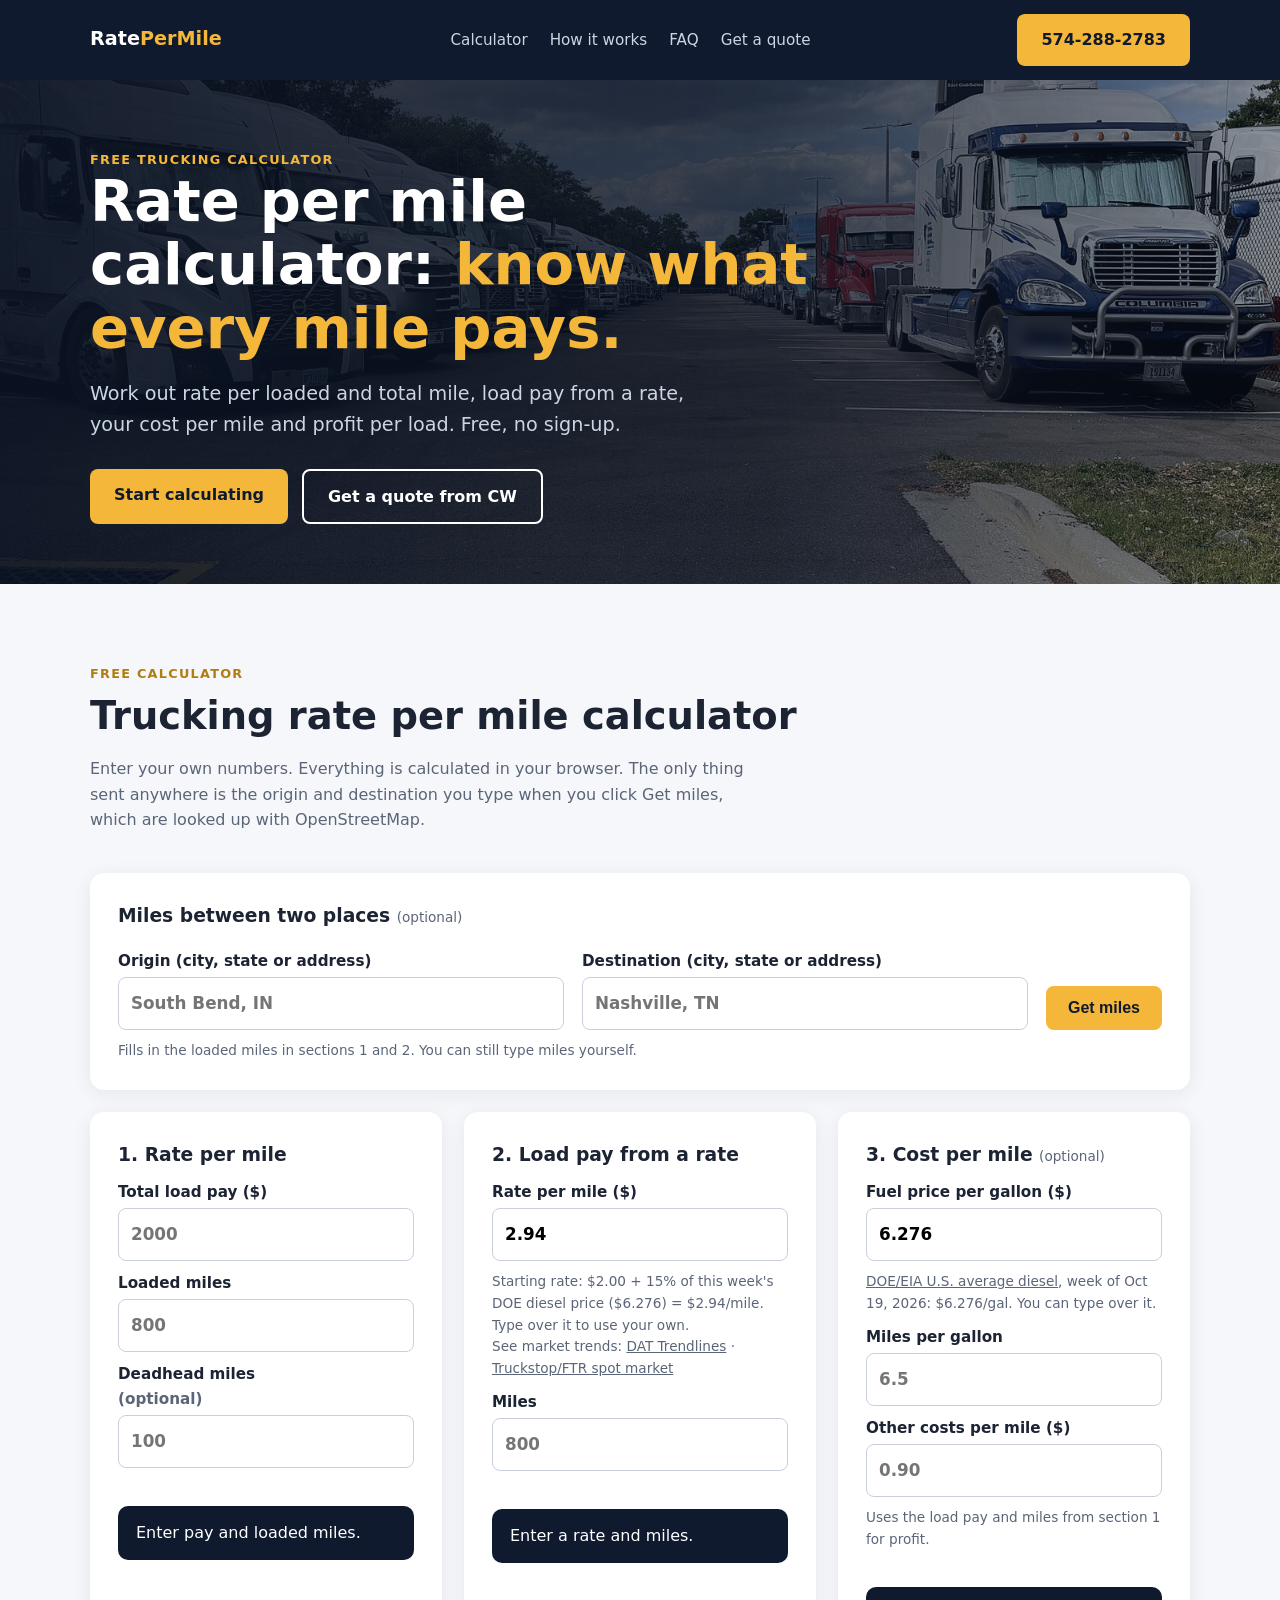
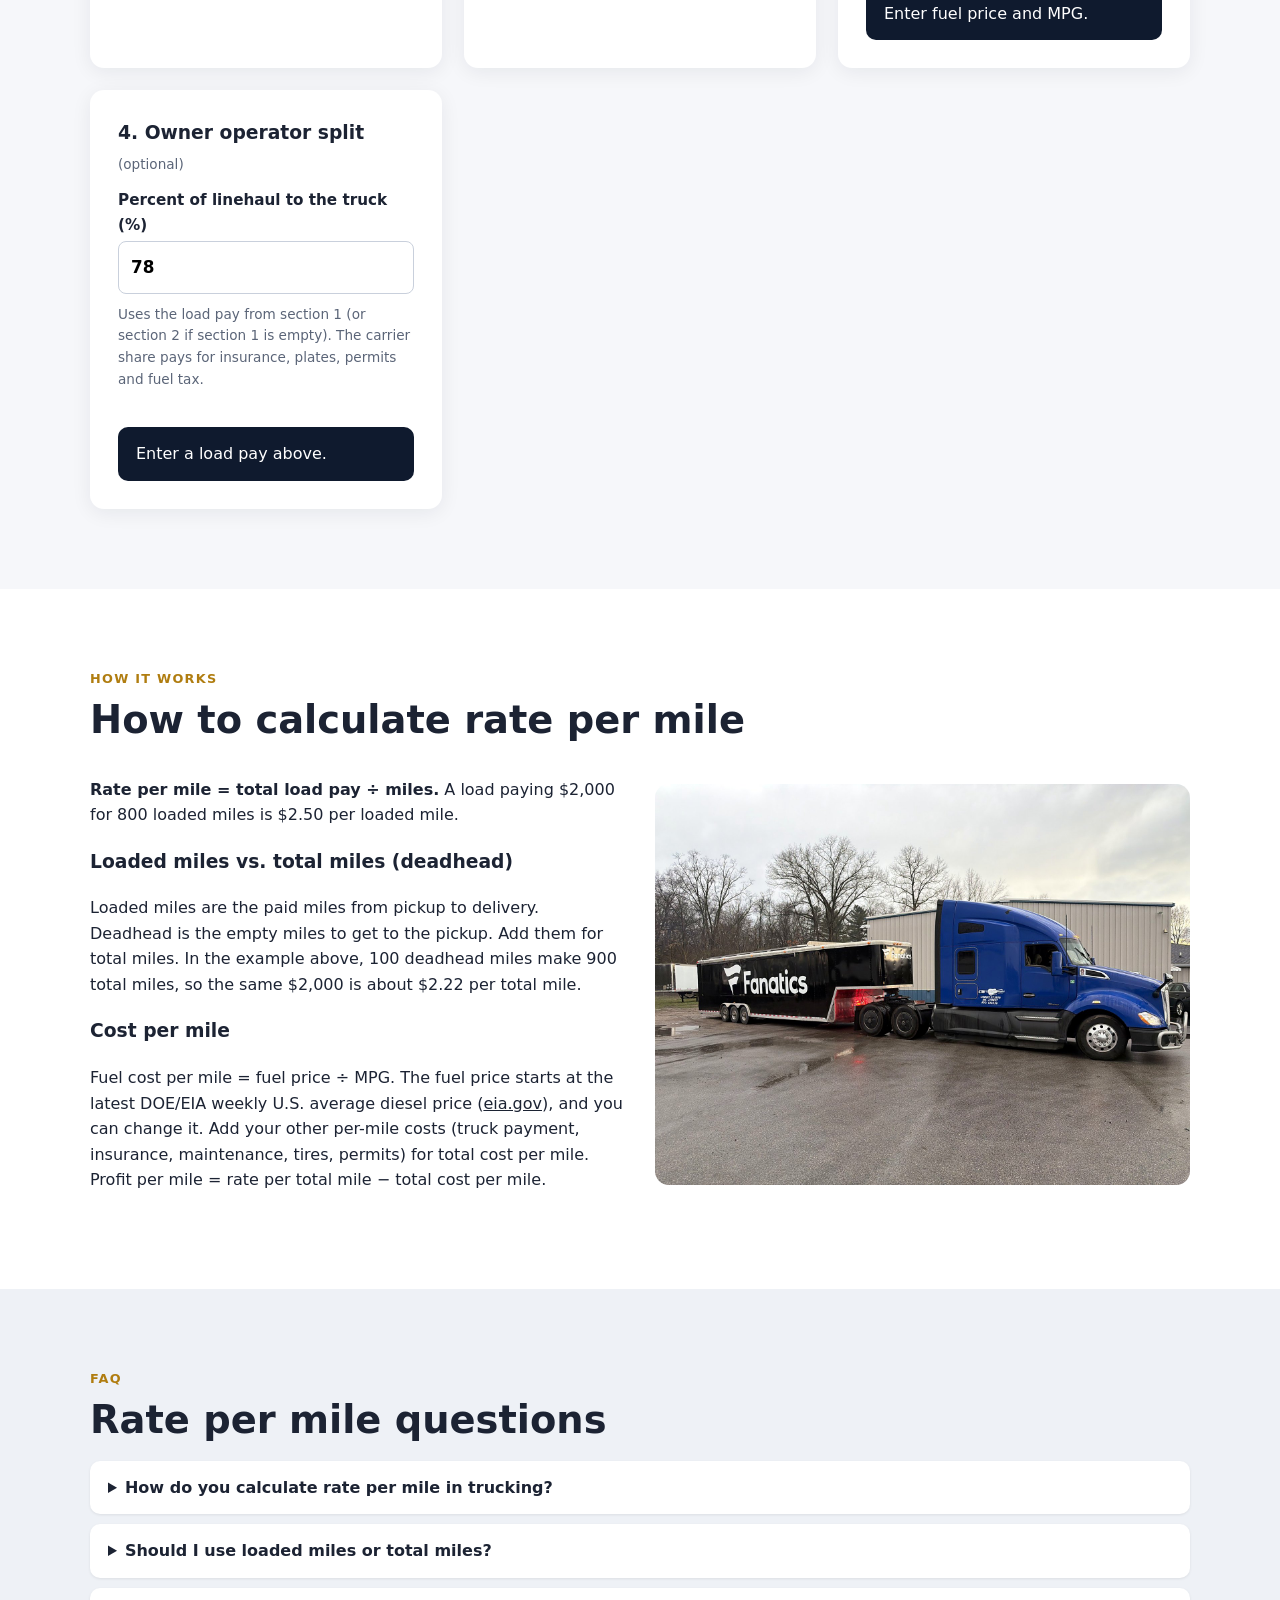
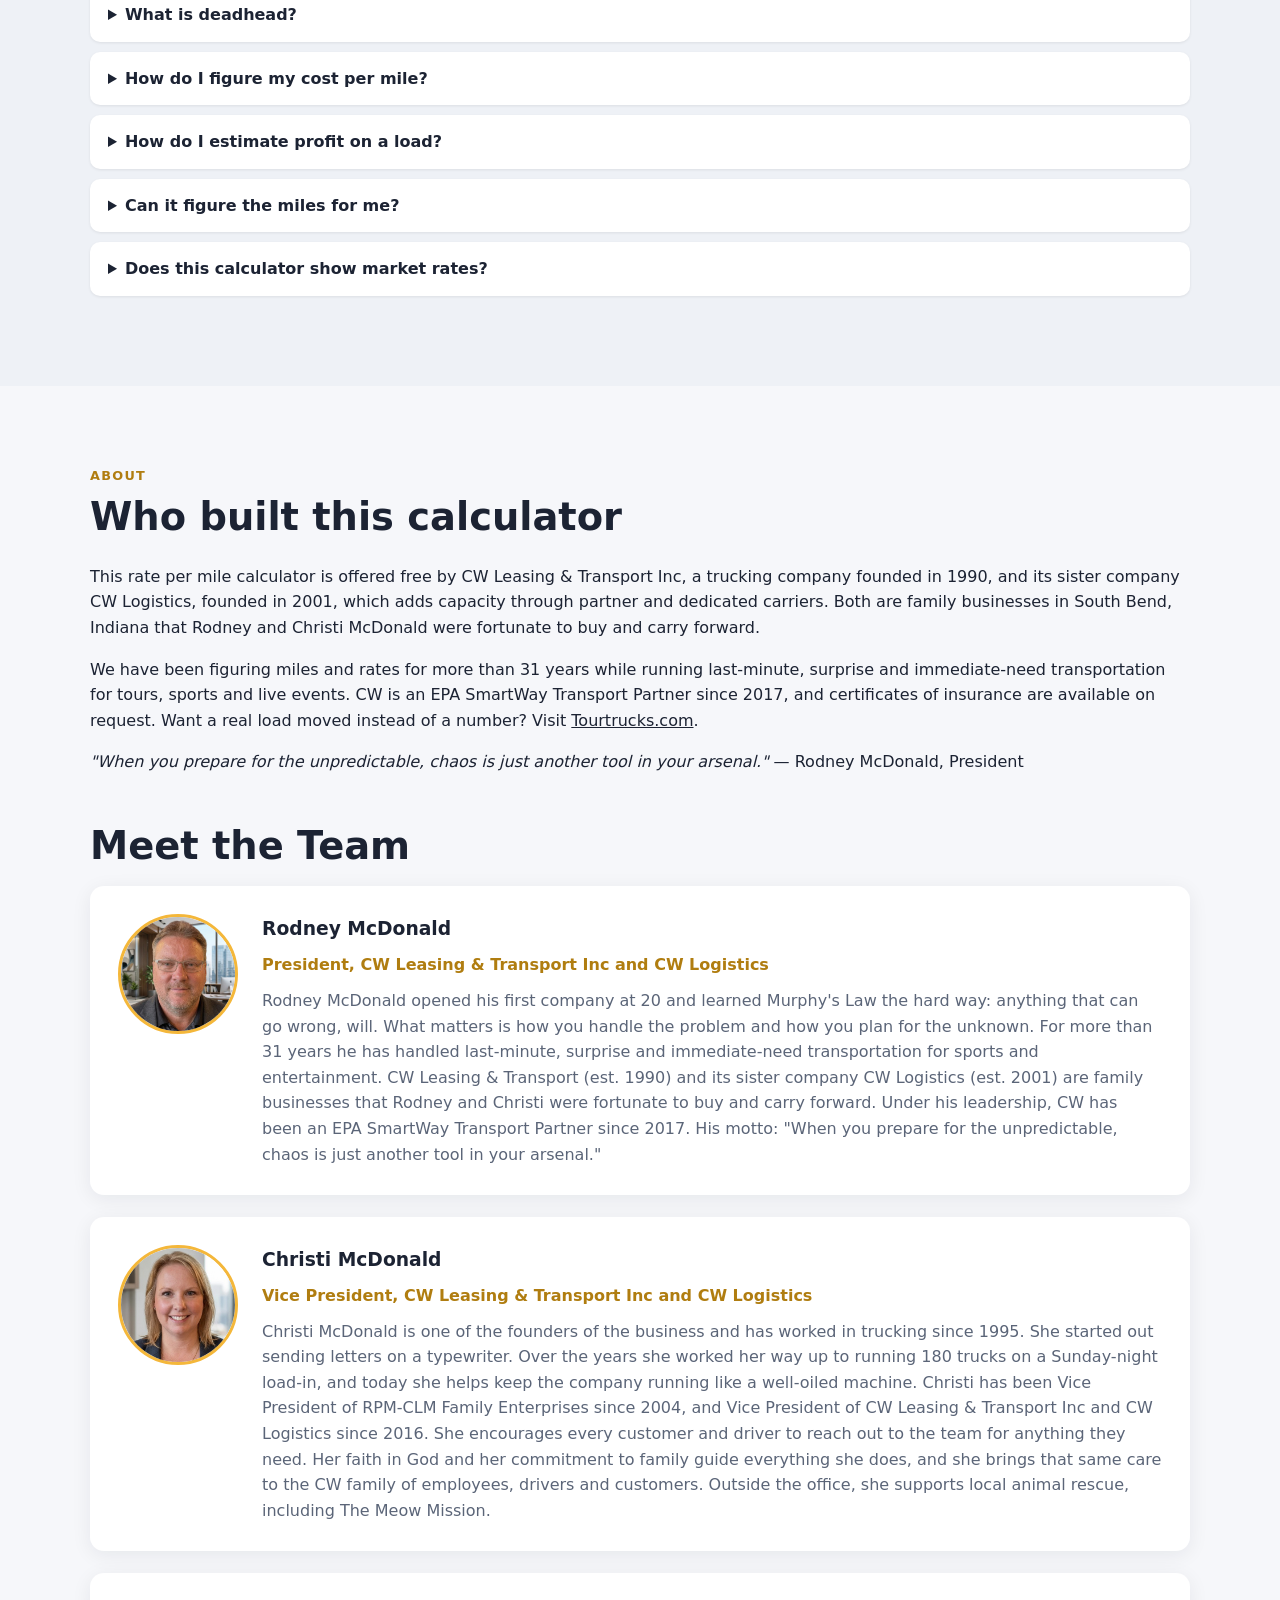
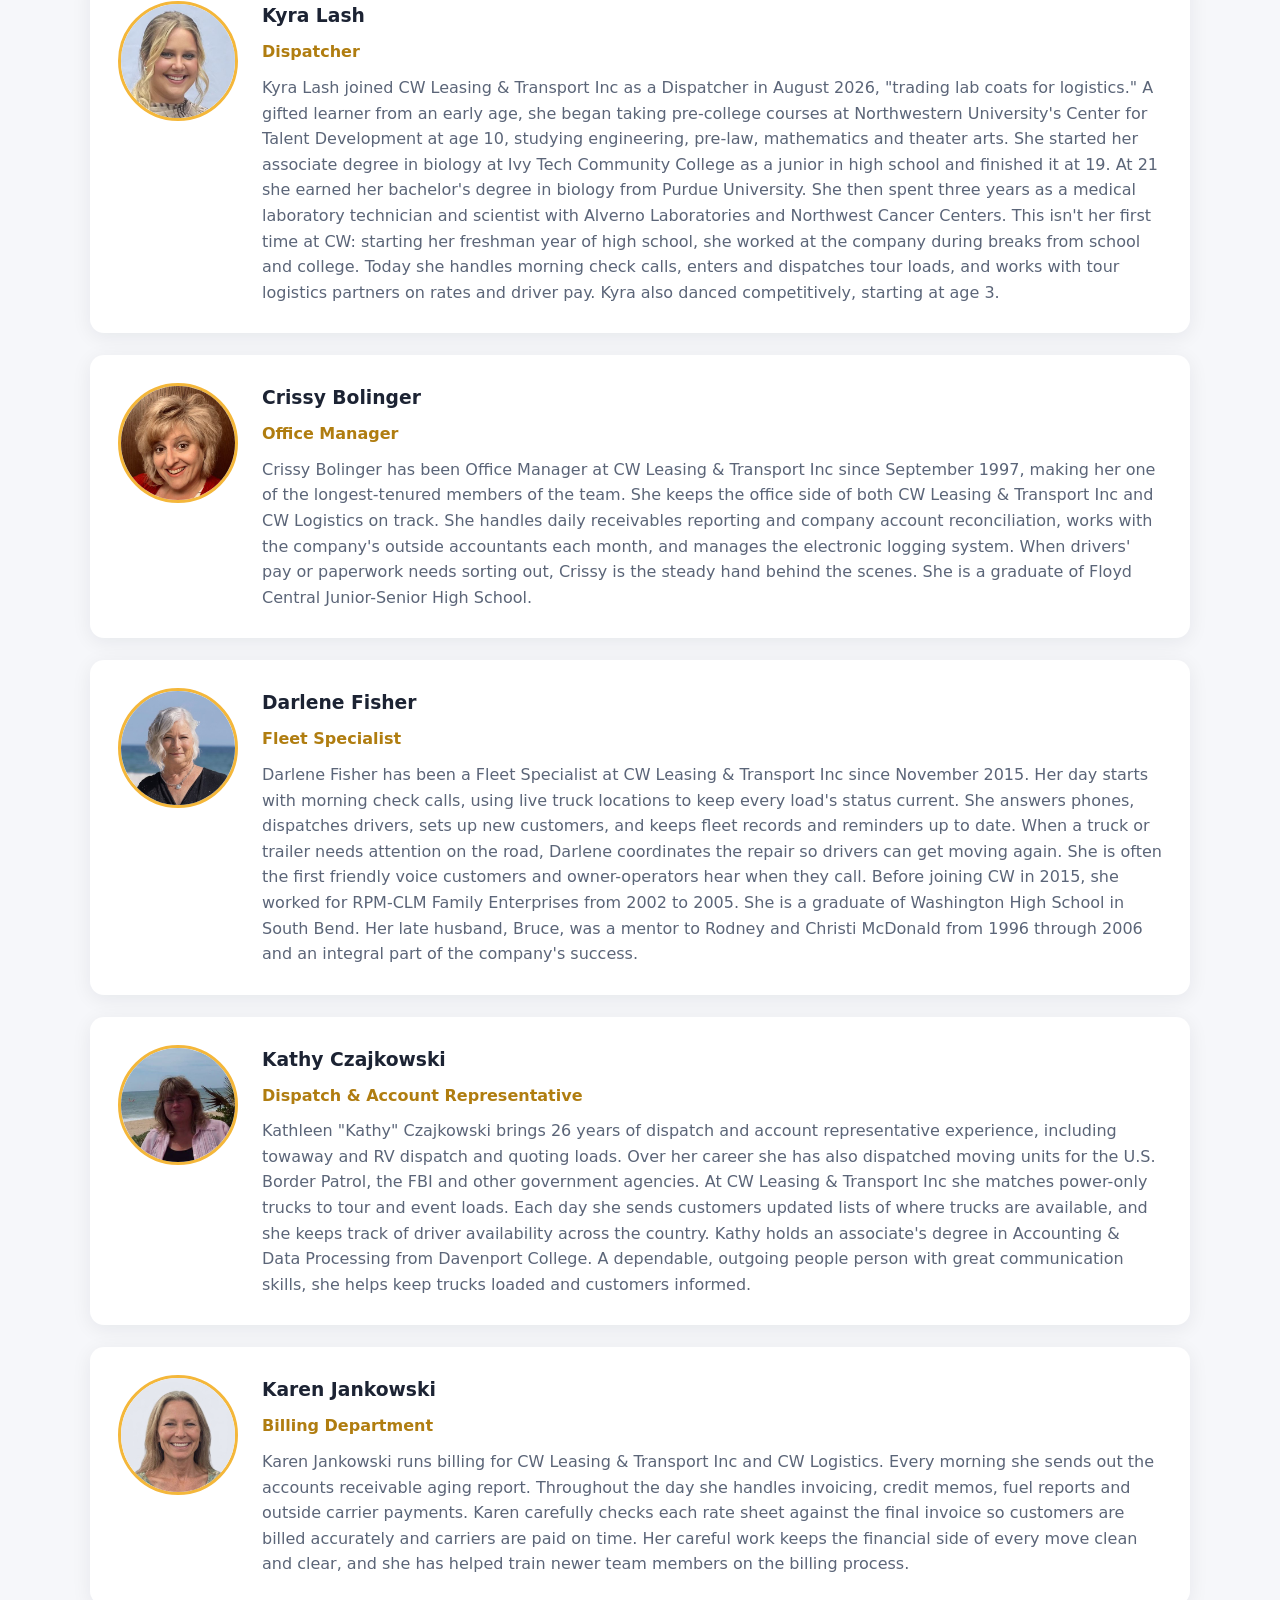
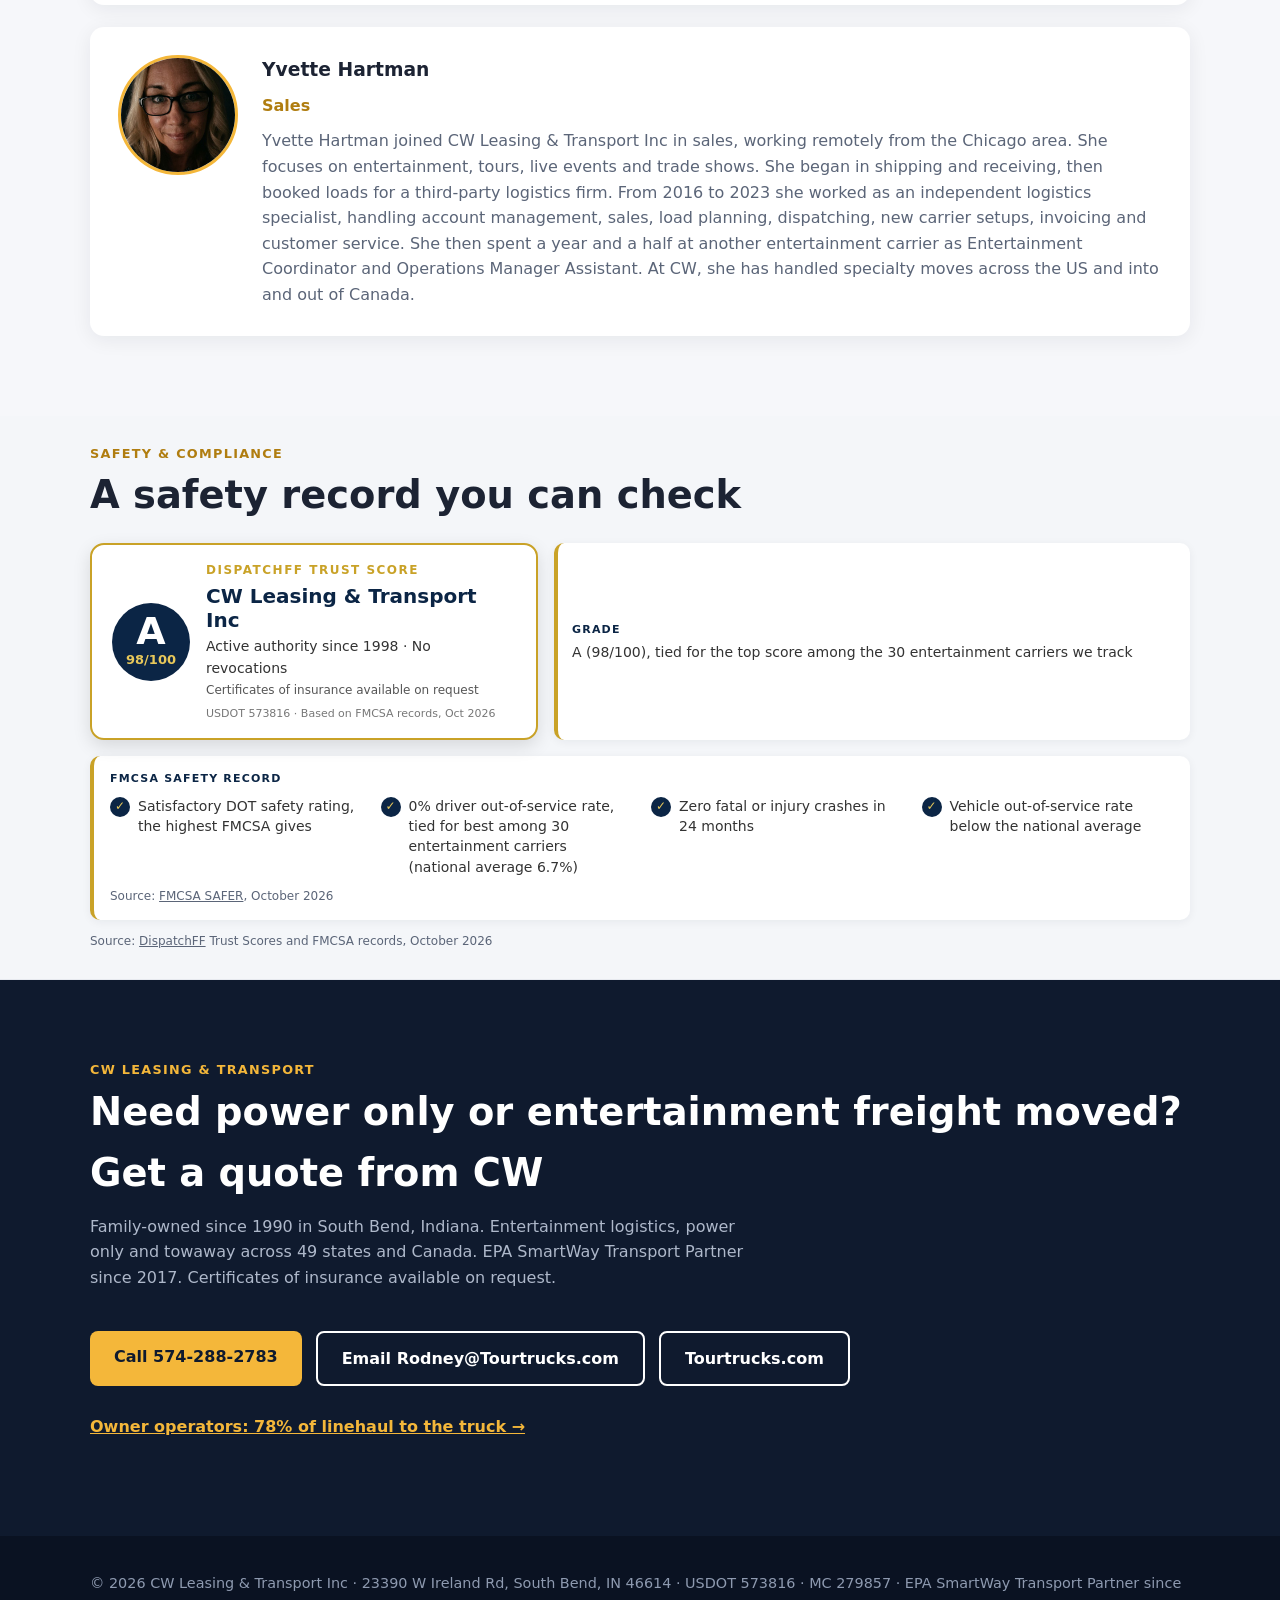
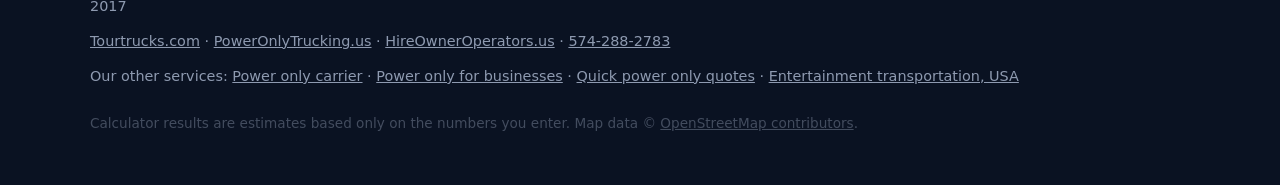
==== commit dad97a4e: "Add footer links to 4 new sites, refresh sitemap" ====
--- a/index.html
+++ b/index.html
@@ -41,5 +41,5 @@
 <p class="lead">Family-owned since 1990 in South Bend, Indiana. Entertainment logistics, power only and towaway across 49 states and Canada. EPA SmartWay Transport Partner since 2017. Certificates of insurance available on request.</p>
 <div class="cta"><a class="btn btn-gold" href="tel:+15742882783">Call 574-288-2783</a><a class="btn btn-ghost" href="mailto:Rodney@Tourtrucks.com?subject=Quote%20request%20-%20RatePerMile.com">Email Rodney@Tourtrucks.com</a><a class="btn btn-ghost" href="https://tourtrucks.com">Tourtrucks.com</a></div>
 <p style="margin-top:28px"><a href="https://hireowneroperators.us" style="color:var(--gold)"><strong>Owner operators: 78% of linehaul to the truck &rarr;</strong></a></p></div></section>
-<footer><div class="wrap"><div>© 2026 CW Leasing &amp; Transport Inc · 23390 W Ireland Rd, South Bend, IN 46614 · USDOT 573816 · MC 279857 · EPA SmartWay Transport Partner since 2017</div><div><a href="https://tourtrucks.com">Tourtrucks.com</a> · <a href="https://poweronlytrucking.us">PowerOnlyTrucking.us</a> · <a href="https://hireowneroperators.us">HireOwnerOperators.us</a> · <a href="tel:+15742882783">574-288-2783</a></div><p class="note" style="opacity:.7">Calculator results are estimates based only on the numbers you enter. Map data © <a href="https://www.openstreetmap.org/copyright">OpenStreetMap contributors</a>.</p></div></footer>
+<footer><div class="wrap"><div>© 2026 CW Leasing &amp; Transport Inc · 23390 W Ireland Rd, South Bend, IN 46614 · USDOT 573816 · MC 279857 · EPA SmartWay Transport Partner since 2017</div><div><a href="https://tourtrucks.com">Tourtrucks.com</a> · <a href="https://poweronlytrucking.us">PowerOnlyTrucking.us</a> · <a href="https://hireowneroperators.us">HireOwnerOperators.us</a> · <a href="tel:+15742882783">574-288-2783</a></div><div class="others">Our other services: <a href="https://poweronly.us">Power only carrier</a> · <a href="https://poweronly.biz">Power only for businesses</a> · <a href="https://poweronly.co">Quick power only quotes</a> · <a href="https://entertainmenttransportation.us">Entertainment transportation, USA</a></div><p class="note" style="opacity:.7">Calculator results are estimates based only on the numbers you enter. Map data © <a href="https://www.openstreetmap.org/copyright">OpenStreetMap contributors</a>.</p></div></footer>
 <script src="js/calc.js"></script></body></html>
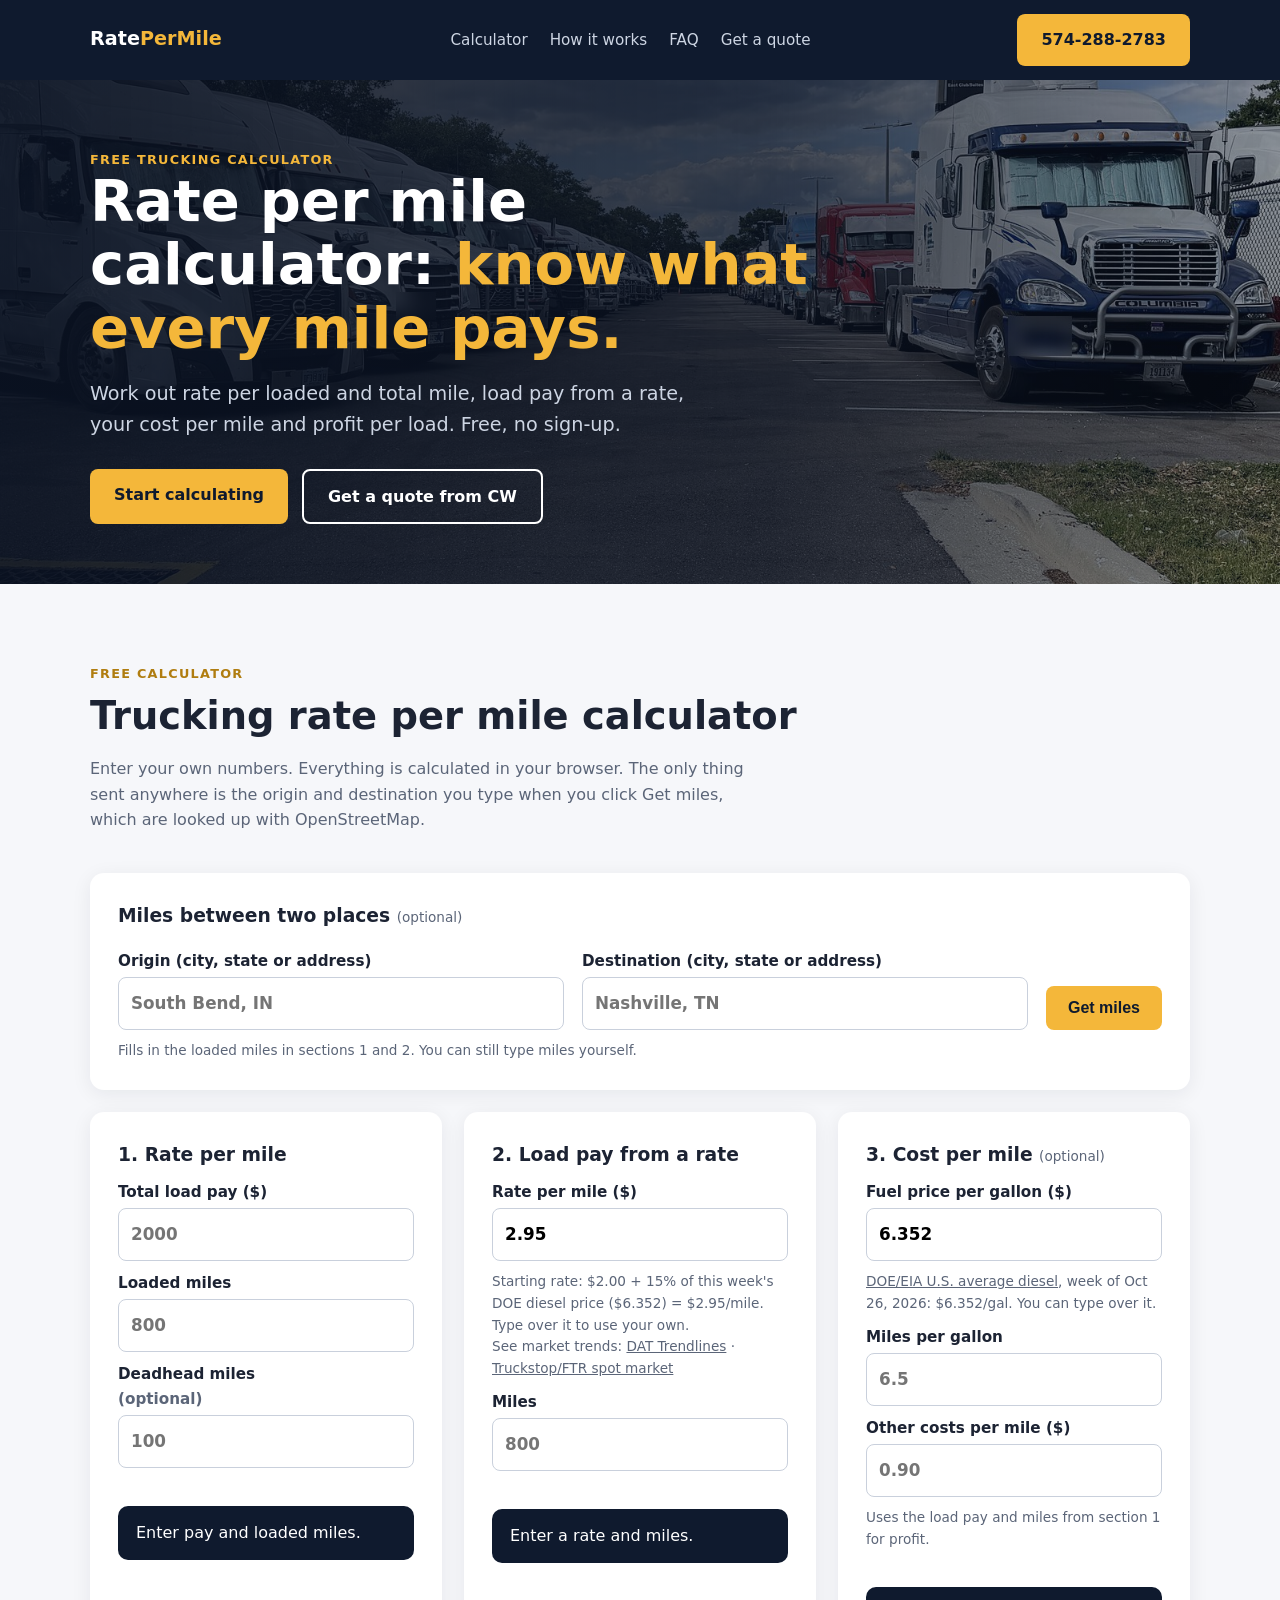
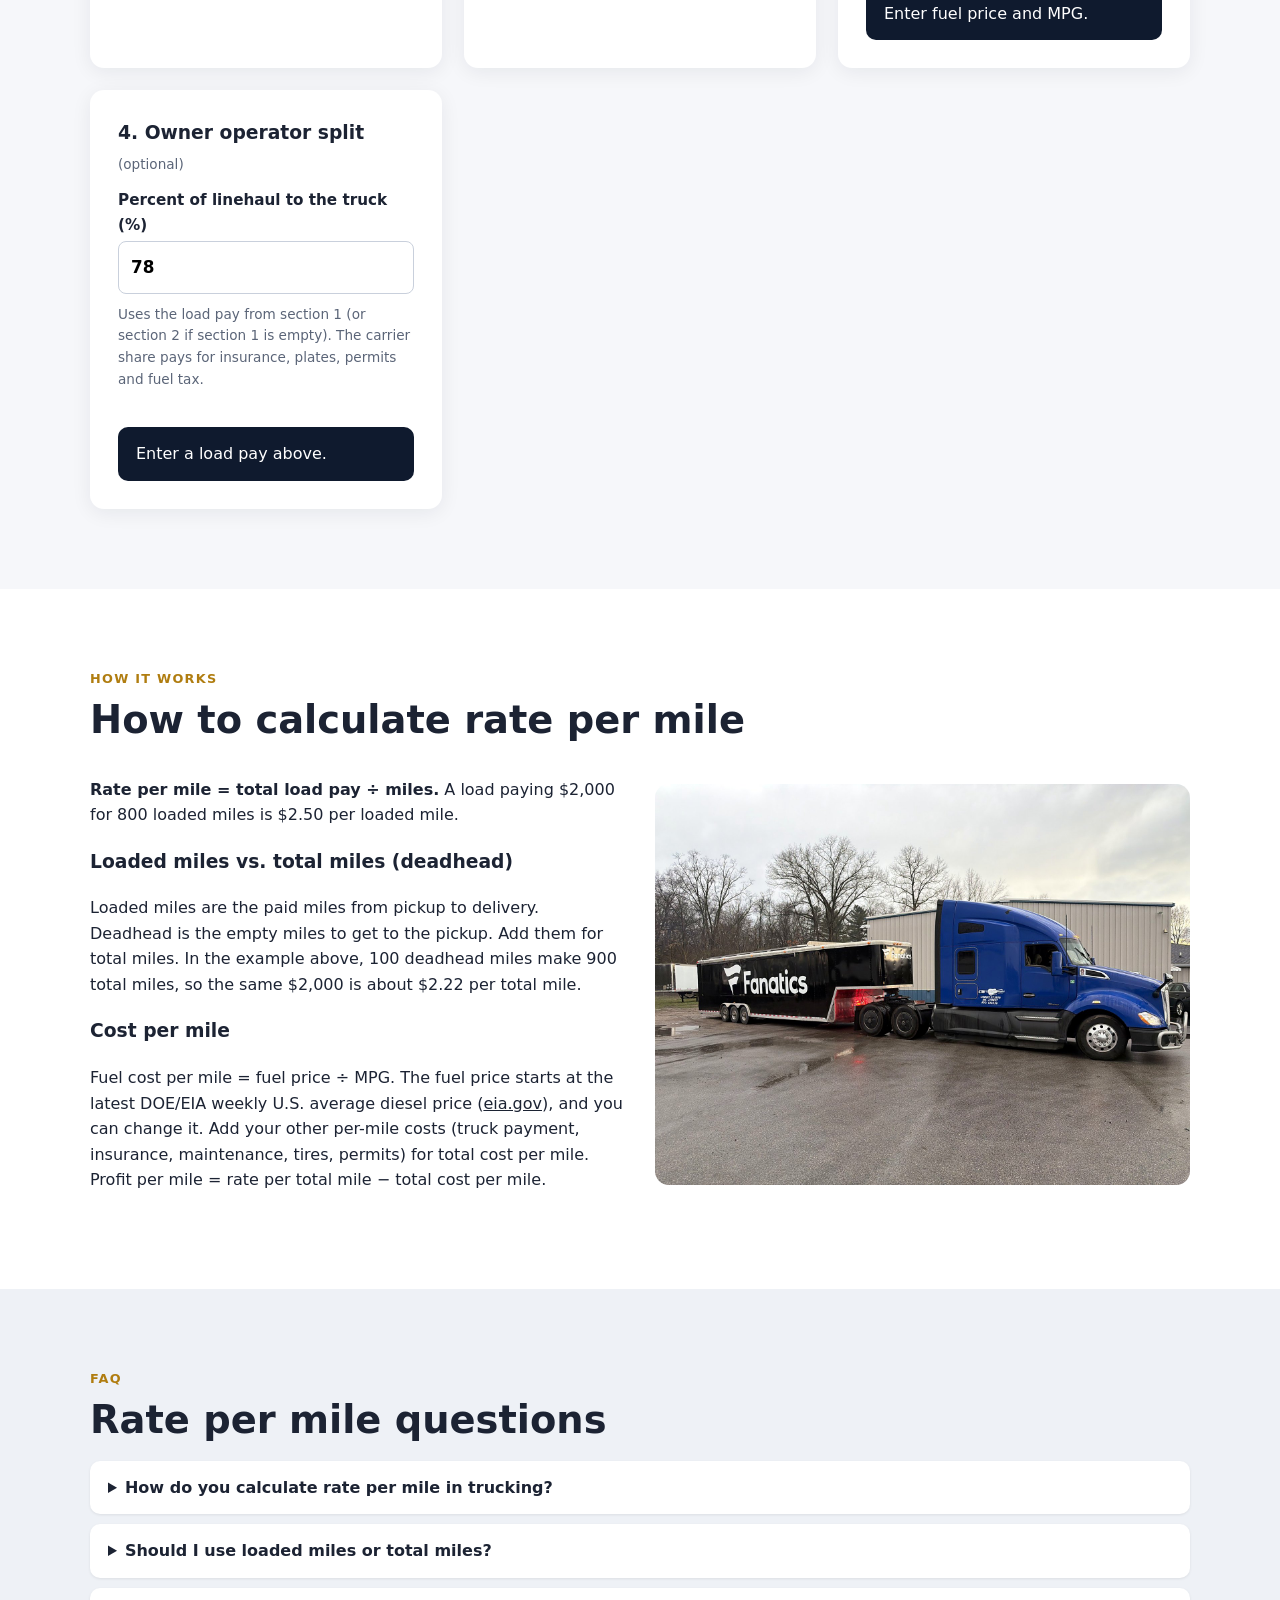
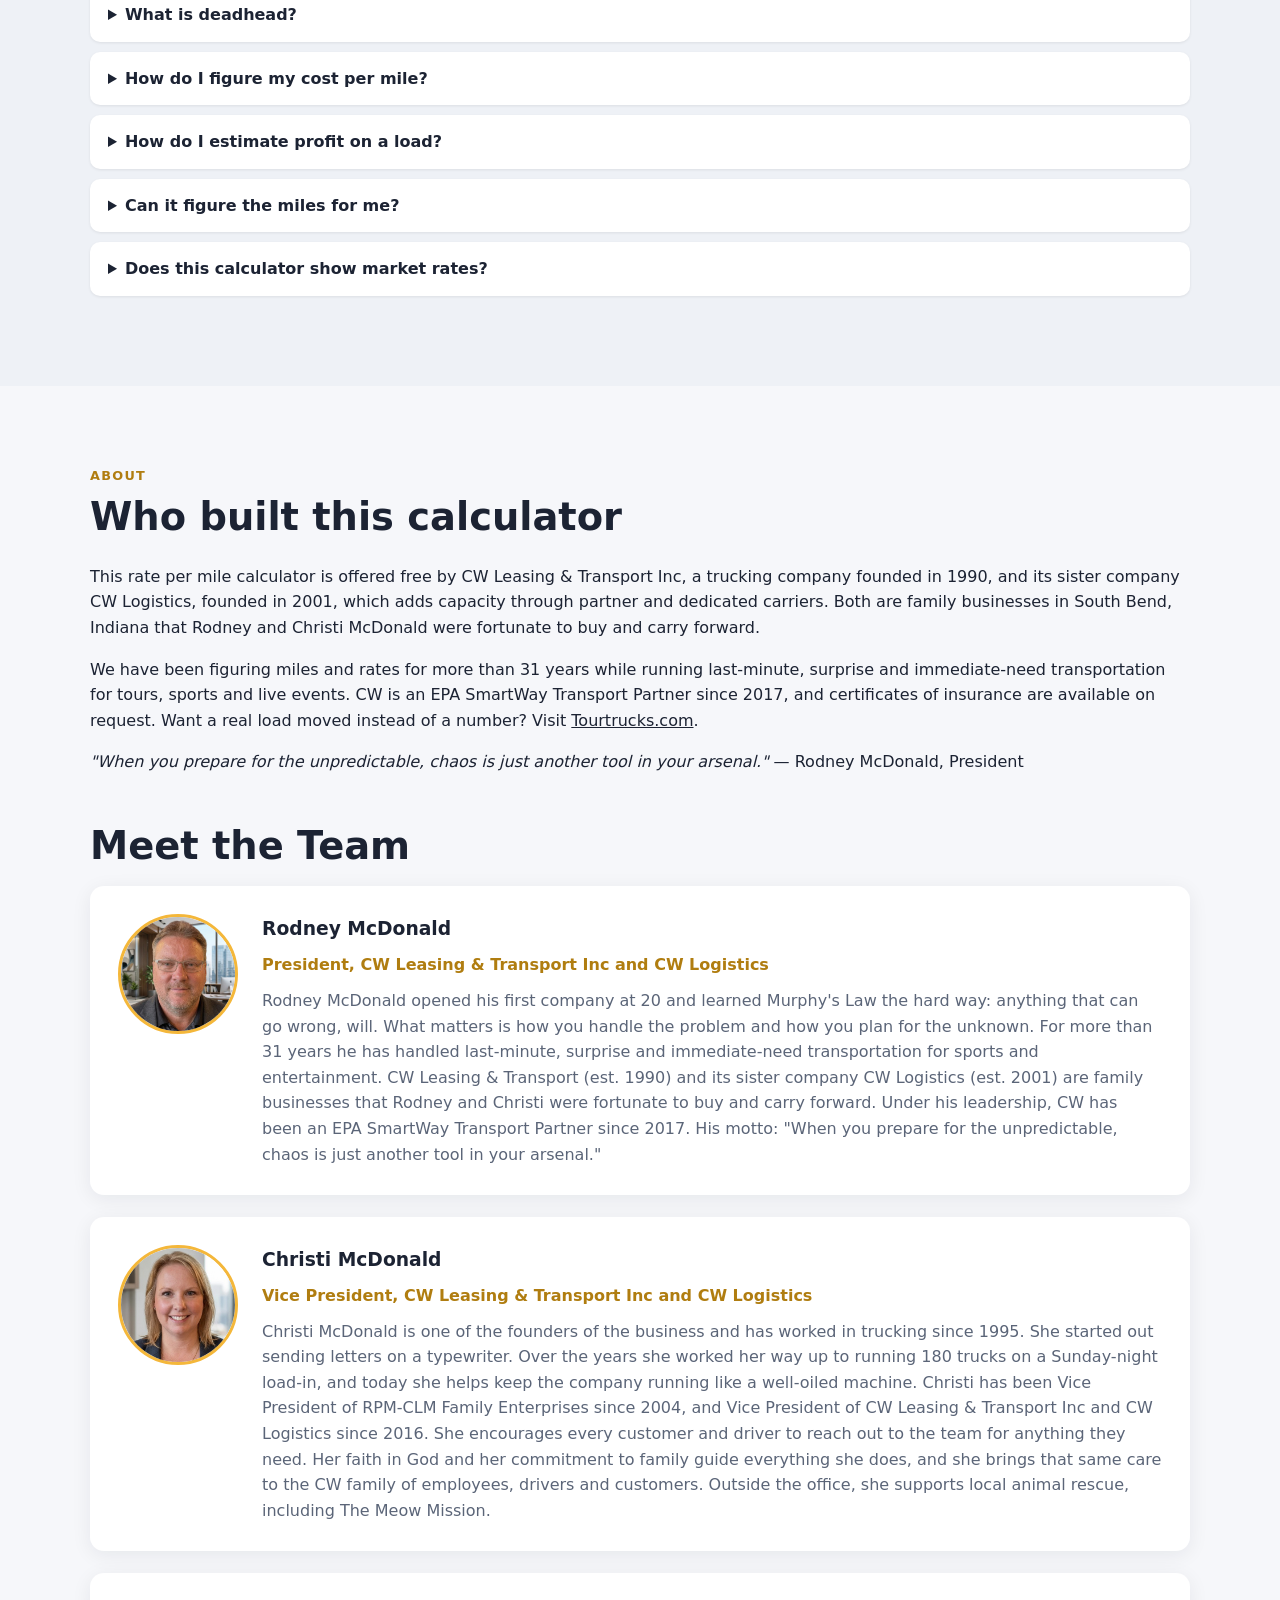
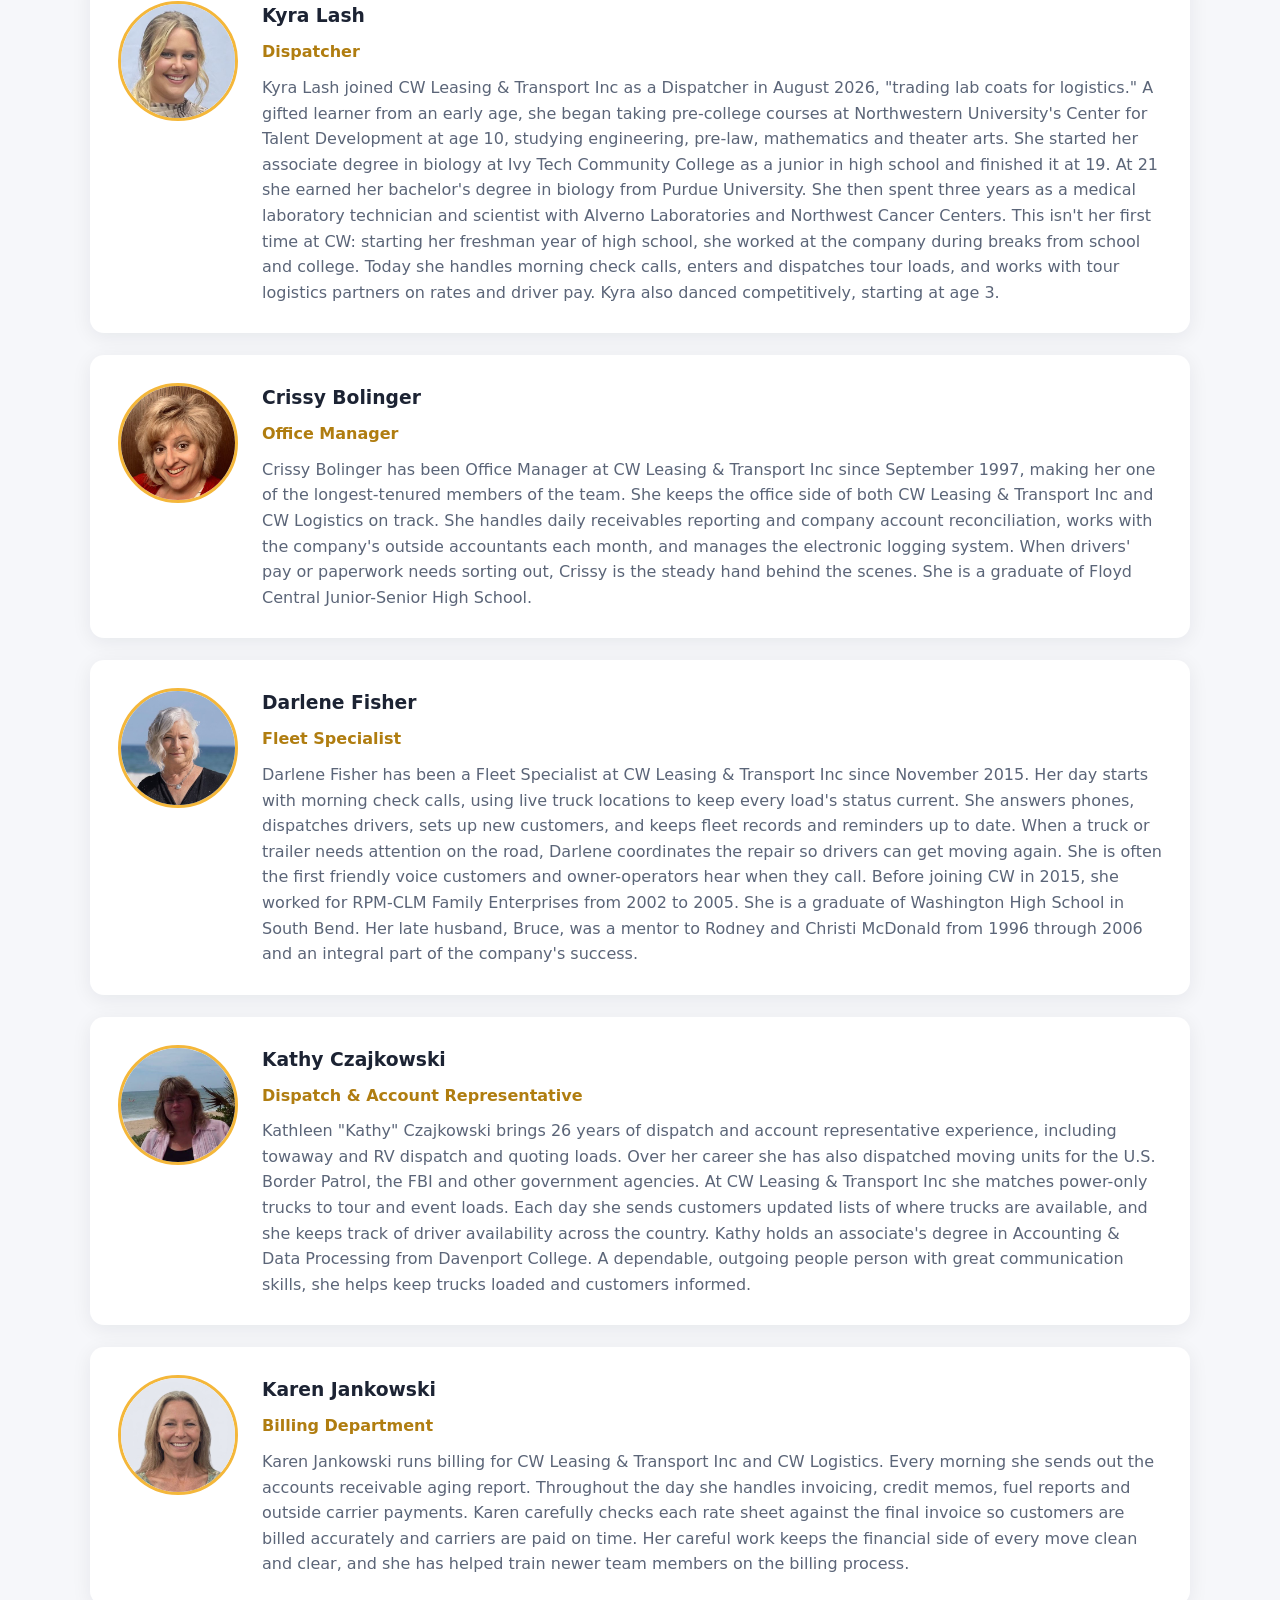
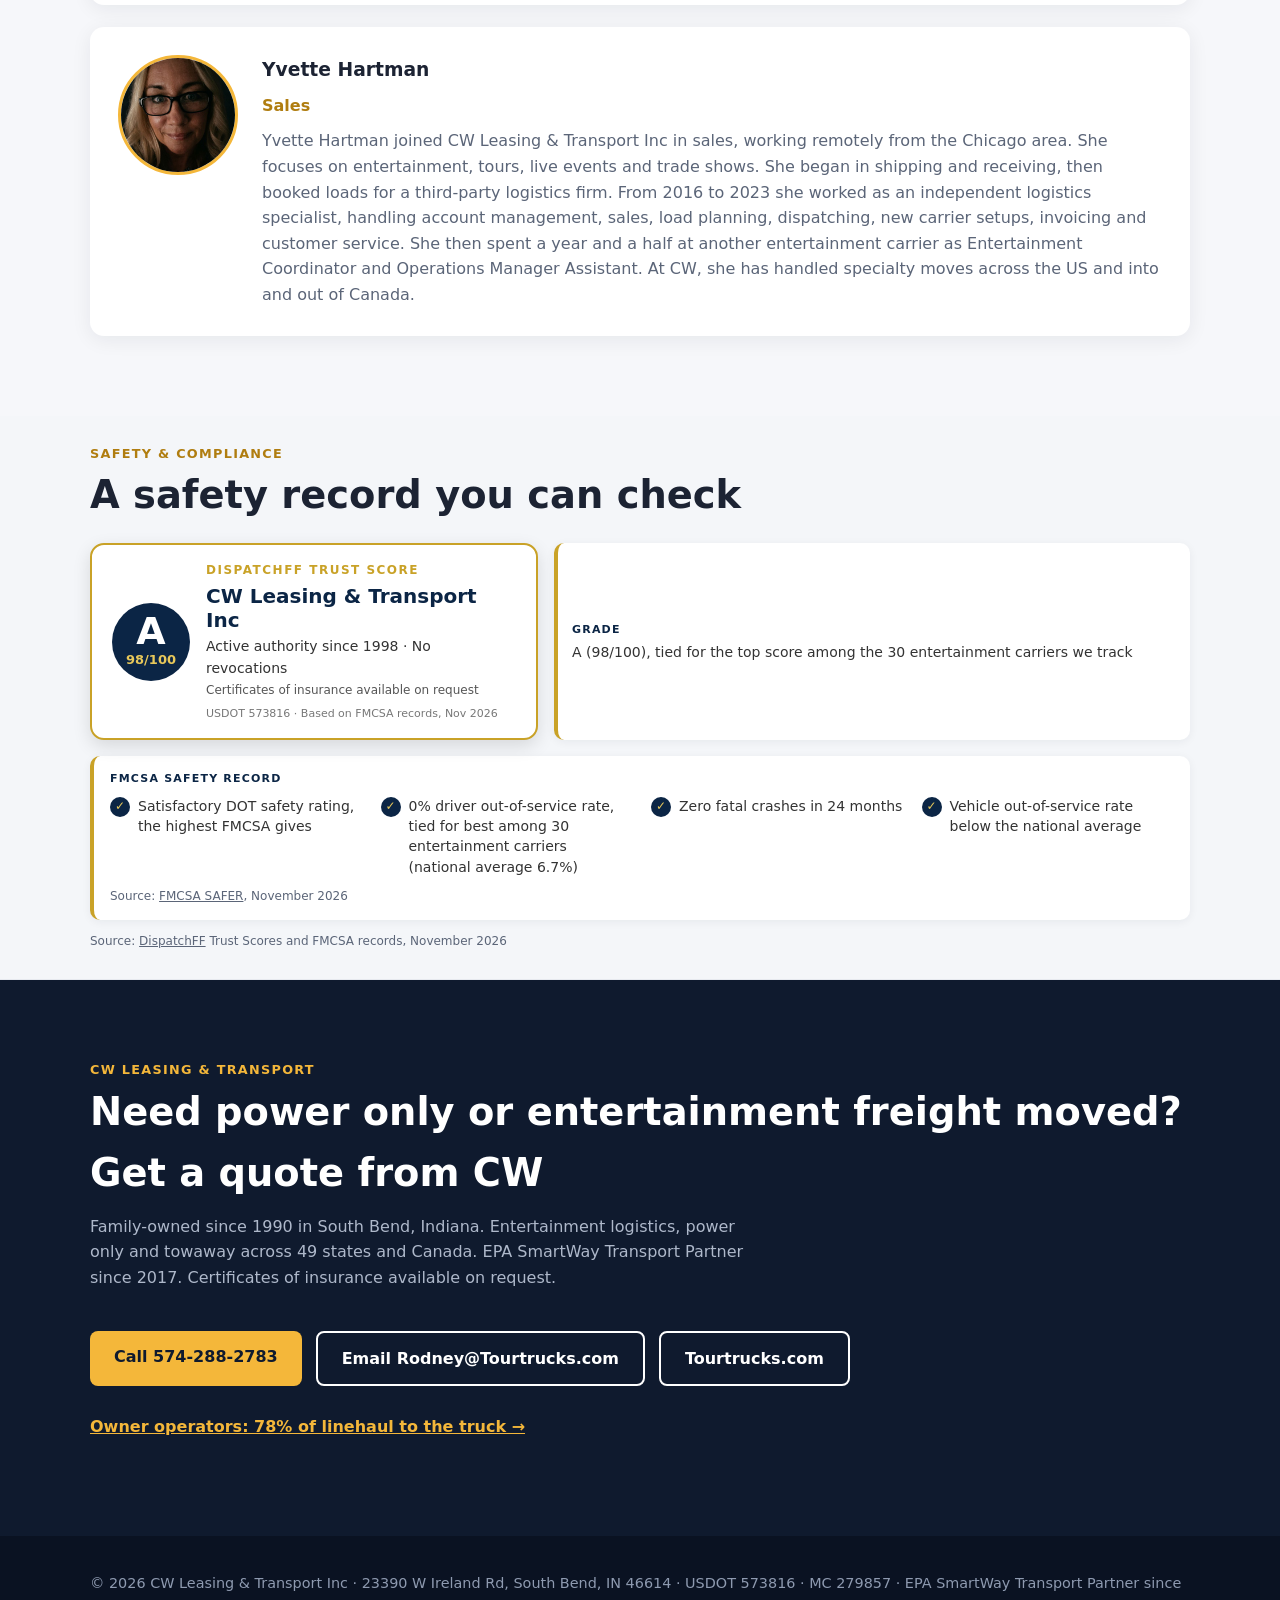
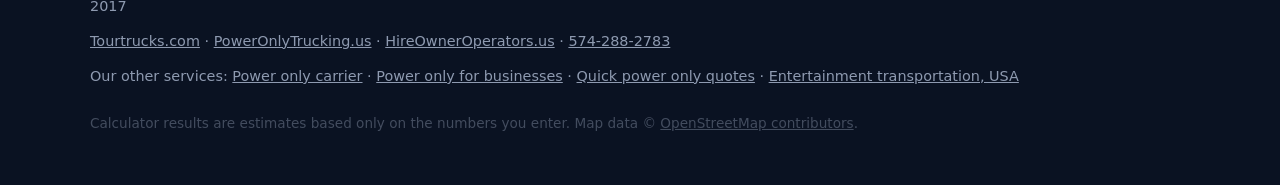
==== commit e6dd4360: "Monthly safety & truck count refresh (Nov 2026)" ====
--- a/index.html
+++ b/index.html
@@ -36,7 +36,7 @@
 <h3>Loaded miles vs. total miles (deadhead)</h3><p>Loaded miles are the paid miles from pickup to delivery. Deadhead is the empty miles to get to the pickup. Add them for total miles. In the example above, 100 deadhead miles make 900 total miles, so the same $2,000 is about $2.22 per total mile.</p>
 <h3>Cost per mile</h3><p>Fuel cost per mile = fuel price ÷ MPG. The fuel price starts at the latest DOE/EIA weekly U.S. average diesel price (<a href="https://www.eia.gov/petroleum/gasdiesel/">eia.gov</a>), and you can change it. Add your other per-mile costs (truck payment, insurance, maintenance, tires, permits) for total cost per mile. Profit per mile = rate per total mile − total cost per mile.</p></div>
 <img src="img/merch-trailer-blue-tractor.jpg" alt="A merchandise trailer hooked to a blue CW Kenworth" loading="lazy"></div></div></section><section id="faq" style="background:#eef1f6"><div class="wrap"><div class="eyebrow">FAQ</div><h2>Rate per mile questions</h2><details><summary>How do you calculate rate per mile in trucking?</summary><p>Divide the total load pay by the miles. For example, $2,000 for 800 loaded miles is $2.50 per loaded mile.</p></details><details><summary>Should I use loaded miles or total miles?</summary><p>Use both. Rate per loaded mile is what brokers usually quote, but rate per total mile (loaded plus deadhead) shows what the truck actually earns for every mile it drives.</p></details><details><summary>What is deadhead?</summary><p>Deadhead is the empty miles driven to pick up a load or to get back after delivering one. Those miles cost fuel and time but usually are not paid.</p></details><details><summary>How do I figure my cost per mile?</summary><p>Fuel cost per mile is the fuel price per gallon divided by your miles per gallon. The fuel price fills in automatically with the latest U.S. Department of Energy (EIA) weekly U.S. average retail on-highway diesel price, updated every week. You can type over it with your own price. Add your other per-mile costs (truck payment, insurance, maintenance, tires, permits, and so on) to get total cost per mile.</p></details><details><summary>How do I estimate profit on a load?</summary><p>Subtract your total cost per mile from your rate per total mile, then multiply by total miles for the profit on the load.</p></details><details><summary>Can it figure the miles for me?</summary><p>Yes. Type an origin and destination (city and state or an address) and click Get miles. It looks up approximate driving miles with free OpenStreetMap data and fills in the loaded miles. That is a car route, so truck routes may differ; check the route on Google Maps and type over the miles if needed.</p></details><details><summary>Does this calculator show market rates?</summary><p>No. It does not show average or market rates or a quote. The rate per mile starts at $2.00 plus 15% of the weekly DOE diesel price only as a starting number for the math; type over it with your own rate.</p></details></div></section><section id="about"><div class="wrap"><div class="eyebrow">About</div><div id="company-about" style="margin:0 0 40px"><h2>Who built this calculator</h2><p>This rate per mile calculator is offered free by CW Leasing &amp; Transport Inc, a trucking company founded in 1990, and its sister company CW Logistics, founded in 2001, which adds capacity through partner and dedicated carriers. Both are family businesses in South Bend, Indiana that Rodney and Christi McDonald were fortunate to buy and carry forward.</p><p>We have been figuring miles and rates for more than 31 years while running last-minute, surprise and immediate-need transportation for tours, sports and live events. CW is an EPA SmartWay Transport Partner since 2017, and certificates of insurance are available on request. Want a real load moved instead of a number? Visit <a href="https://tourtrucks.com">Tourtrucks.com</a>.</p><p><em>"When you prepare for the unpredictable, chaos is just another tool in your arsenal."</em> &mdash; Rodney McDonald, President</p></div><h2>Meet the Team</h2><div class="grid"><div class="card" style="grid-column:1/-1;display:flex;flex-wrap:wrap;gap:24px;align-items:flex-start"><img src="team-rodney.jpg" alt="Rodney McDonald, President, CW Leasing &amp; Transport Inc and CW Logistics" width="120" height="120" loading="lazy" style="width:120px;height:120px;border-radius:50%;object-fit:cover;flex:none;border:3px solid var(--gold)"><div style="flex:1;min-width:240px"><h3>Rodney McDonald</h3><p style="color:#b07d10;font-weight:600;margin:0 0 10px">President, CW Leasing &amp; Transport Inc and CW Logistics</p><p>Rodney McDonald opened his first company at 20 and learned Murphy's Law the hard way: anything that can go wrong, will. What matters is how you handle the problem and how you plan for the unknown. For more than 31 years he has handled last-minute, surprise and immediate-need transportation for sports and entertainment. CW Leasing &amp; Transport (est. 1990) and its sister company CW Logistics (est. 2001) are family businesses that Rodney and Christi were fortunate to buy and carry forward. Under his leadership, CW has been an EPA SmartWay Transport Partner since 2017. His motto: "When you prepare for the unpredictable, chaos is just another tool in your arsenal."</p></div></div><div class="card" style="grid-column:1/-1;display:flex;flex-wrap:wrap;gap:24px;align-items:flex-start"><img src="team-christi.jpg" alt="Christi McDonald, Vice President, CW Leasing &amp; Transport Inc and CW Logistics" width="120" height="120" loading="lazy" style="width:120px;height:120px;border-radius:50%;object-fit:cover;flex:none;border:3px solid var(--gold)"><div style="flex:1;min-width:240px"><h3>Christi McDonald</h3><p style="color:#b07d10;font-weight:600;margin:0 0 10px">Vice President, CW Leasing &amp; Transport Inc and CW Logistics</p><p>Christi McDonald is one of the founders of the business and has worked in trucking since 1995. She started out sending letters on a typewriter. Over the years she worked her way up to running 180 trucks on a Sunday-night load-in, and today she helps keep the company running like a well-oiled machine. Christi has been Vice President of RPM-CLM Family Enterprises since 2004, and Vice President of CW Leasing &amp; Transport Inc and CW Logistics since 2016. She encourages every customer and driver to reach out to the team for anything they need. Her faith in God and her commitment to family guide everything she does, and she brings that same care to the CW family of employees, drivers and customers. Outside the office, she supports local animal rescue, including The Meow Mission.</p></div></div><div class="card" style="grid-column:1/-1;display:flex;flex-wrap:wrap;gap:24px;align-items:flex-start"><img src="team-kyra.jpg" alt="Kyra Lash, Dispatcher" width="120" height="120" loading="lazy" style="width:120px;height:120px;border-radius:50%;object-fit:cover;flex:none;border:3px solid var(--gold)"><div style="flex:1;min-width:240px"><h3>Kyra Lash</h3><p style="color:#b07d10;font-weight:600;margin:0 0 10px">Dispatcher</p><p>Kyra Lash joined CW Leasing &amp; Transport Inc as a Dispatcher in August 2026, "trading lab coats for logistics." A gifted learner from an early age, she began taking pre-college courses at Northwestern University's Center for Talent Development at age 10, studying engineering, pre-law, mathematics and theater arts. She started her associate degree in biology at Ivy Tech Community College as a junior in high school and finished it at 19. At 21 she earned her bachelor's degree in biology from Purdue University. She then spent three years as a medical laboratory technician and scientist with Alverno Laboratories and Northwest Cancer Centers. This isn't her first time at CW: starting her freshman year of high school, she worked at the company during breaks from school and college. Today she handles morning check calls, enters and dispatches tour loads, and works with tour logistics partners on rates and driver pay. Kyra also danced competitively, starting at age 3.</p></div></div><div class="card" style="grid-column:1/-1;display:flex;flex-wrap:wrap;gap:24px;align-items:flex-start"><img src="team-crissy.jpg" alt="Crissy Bolinger, Office Manager" width="120" height="120" loading="lazy" style="width:120px;height:120px;border-radius:50%;object-fit:cover;flex:none;border:3px solid var(--gold)"><div style="flex:1;min-width:240px"><h3>Crissy Bolinger</h3><p style="color:#b07d10;font-weight:600;margin:0 0 10px">Office Manager</p><p>Crissy Bolinger has been Office Manager at CW Leasing &amp; Transport Inc since September 1997, making her one of the longest-tenured members of the team. She keeps the office side of both CW Leasing &amp; Transport Inc and CW Logistics on track. She handles daily receivables reporting and company account reconciliation, works with the company's outside accountants each month, and manages the electronic logging system. When drivers' pay or paperwork needs sorting out, Crissy is the steady hand behind the scenes. She is a graduate of Floyd Central Junior-Senior High School.</p></div></div><div class="card" style="grid-column:1/-1;display:flex;flex-wrap:wrap;gap:24px;align-items:flex-start"><img src="team-darlene.jpg" alt="Darlene Fisher, Fleet Specialist" width="120" height="120" loading="lazy" style="width:120px;height:120px;border-radius:50%;object-fit:cover;flex:none;border:3px solid var(--gold)"><div style="flex:1;min-width:240px"><h3>Darlene Fisher</h3><p style="color:#b07d10;font-weight:600;margin:0 0 10px">Fleet Specialist</p><p>Darlene Fisher has been a Fleet Specialist at CW Leasing &amp; Transport Inc since November 2015. Her day starts with morning check calls, using live truck locations to keep every load's status current. She answers phones, dispatches drivers, sets up new customers, and keeps fleet records and reminders up to date. When a truck or trailer needs attention on the road, Darlene coordinates the repair so drivers can get moving again. She is often the first friendly voice customers and owner-operators hear when they call. Before joining CW in 2015, she worked for RPM-CLM Family Enterprises from 2002 to 2005. She is a graduate of Washington High School in South Bend. Her late husband, Bruce, was a mentor to Rodney and Christi McDonald from 1996 through 2006 and an integral part of the company's success.</p></div></div><div class="card" style="grid-column:1/-1;display:flex;flex-wrap:wrap;gap:24px;align-items:flex-start"><img src="team-kathy.jpg" alt="Kathy Czajkowski, Dispatch &amp; Account Representative" width="120" height="120" loading="lazy" style="width:120px;height:120px;border-radius:50%;object-fit:cover;flex:none;border:3px solid var(--gold)"><div style="flex:1;min-width:240px"><h3>Kathy Czajkowski</h3><p style="color:#b07d10;font-weight:600;margin:0 0 10px">Dispatch &amp; Account Representative</p><p>Kathleen "Kathy" Czajkowski brings 26 years of dispatch and account representative experience, including towaway and RV dispatch and quoting loads. Over her career she has also dispatched moving units for the U.S. Border Patrol, the FBI and other government agencies. At CW Leasing &amp; Transport Inc she matches power-only trucks to tour and event loads. Each day she sends customers updated lists of where trucks are available, and she keeps track of driver availability across the country. Kathy holds an associate's degree in Accounting &amp; Data Processing from Davenport College. A dependable, outgoing people person with great communication skills, she helps keep trucks loaded and customers informed.</p></div></div><div class="card" style="grid-column:1/-1;display:flex;flex-wrap:wrap;gap:24px;align-items:flex-start"><img src="team-karen.jpg" alt="Karen Jankowski, Billing Department" width="120" height="120" loading="lazy" style="width:120px;height:120px;border-radius:50%;object-fit:cover;flex:none;border:3px solid var(--gold)"><div style="flex:1;min-width:240px"><h3>Karen Jankowski</h3><p style="color:#b07d10;font-weight:600;margin:0 0 10px">Billing Department</p><p>Karen Jankowski runs billing for CW Leasing &amp; Transport Inc and CW Logistics. Every morning she sends out the accounts receivable aging report. Throughout the day she handles invoicing, credit memos, fuel reports and outside carrier payments. Karen carefully checks each rate sheet against the final invoice so customers are billed accurately and carriers are paid on time. Her careful work keeps the financial side of every move clean and clear, and she has helped train newer team members on the billing process.</p></div></div><div class="card" style="grid-column:1/-1;display:flex;flex-wrap:wrap;gap:24px;align-items:flex-start"><img src="team-yvette.jpg" alt="Yvette Hartman, Sales" width="120" height="120" loading="lazy" style="width:120px;height:120px;border-radius:50%;object-fit:cover;flex:none;border:3px solid var(--gold)"><div style="flex:1;min-width:240px"><h3>Yvette Hartman</h3><p style="color:#b07d10;font-weight:600;margin:0 0 10px">Sales</p><p>Yvette Hartman joined CW Leasing &amp; Transport Inc in sales, working remotely from the Chicago area. She focuses on entertainment, tours, live events and trade shows. She began in shipping and receiving, then booked loads for a third-party logistics firm. From 2016 to 2023 she worked as an independent logistics specialist, handling account management, sales, load planning, dispatching, new carrier setups, invoicing and customer service. She then spent a year and a half at another entertainment carrier as Entertainment Coordinator and Operations Manager Assistant. At CW, she has handled specialty moves across the US and into and out of Canada.</p></div></div></div></div></section>
-<section id="trust-score" style="padding:28px 0;background:#f4f6f9;border-bottom:1px solid #e6e9ef"><div class="wrap"><div class="eyebrow">Safety &amp; Compliance</div><h2 style="margin-bottom:18px">A safety record you can check</h2><div style="display:flex;flex-wrap:wrap;gap:16px;align-items:stretch"><a href="https://www.dispatchff.com/carriers/dot-00573816" target="_blank" rel="noopener" style="text-decoration:none;color:inherit;flex:1 1 340px;max-width:460px;display:block"><div style="display:flex;align-items:center;gap:16px;background:#fff;border:2px solid #c9a227;border-radius:14px;padding:16px 20px;box-shadow:0 6px 18px rgba(0,0,0,.12);height:100%;box-sizing:border-box"><div style="flex:0 0 78px;width:78px;height:78px;border-radius:50%;background:#0b2545;color:#fff;display:flex;flex-direction:column;align-items:center;justify-content:center"><div style="font-size:38px;font-weight:800;line-height:1">A</div><div style="font-size:13px;color:#e8c85a;font-weight:700">98/100</div></div><div style="min-width:0"><div style="font-size:12px;letter-spacing:1.5px;color:#c9a227;font-weight:700">DISPATCHFF TRUST SCORE</div><div style="font-size:20px;font-weight:800;color:#0b2545;margin:3px 0;line-height:1.2">CW Leasing &amp; Transport Inc</div><div style="font-size:14px;color:#333">Active authority since 1998 &middot; No revocations</div><div style="font-size:12px;color:#555;margin-top:2px">Certificates of insurance available on request</div><div style="font-size:11px;color:#777;margin-top:4px">USDOT 573816 &middot; Based on FMCSA records, Oct 2026</div></div></div></a><ul style="list-style:none;margin:0;padding:0;flex:2 1 420px;display:flex;flex-wrap:wrap;gap:12px"><li style="flex:1 1 180px;display:flex;flex-direction:column;justify-content:center;background:#fff;border-left:4px solid #c9a227;border-radius:10px;padding:12px 14px;box-shadow:0 2px 10px rgba(15,26,46,.06);font-size:14px;line-height:1.45;color:#333"><div style="font-size:11px;letter-spacing:1.2px;text-transform:uppercase;color:#0b2545;font-weight:800;margin-bottom:4px">Grade</div>A (98/100), tied for the top score among the 30 entertainment carriers we track</li></ul></div><div id="safety-record" style="margin-top:16px;background:#fff;border-left:4px solid #c9a227;border-radius:10px;padding:14px 16px;box-shadow:0 2px 10px rgba(15,26,46,.06)"><div style="font-size:11px;letter-spacing:1.2px;text-transform:uppercase;color:#0b2545;font-weight:800;margin-bottom:8px">FMCSA SAFETY RECORD</div><ul style="list-style:none;margin:0;padding:0;display:flex;flex-wrap:wrap;gap:10px 18px"><li style="flex:1 1 220px;display:flex;gap:8px;align-items:flex-start;font-size:14px;line-height:1.45;color:#333"><span style="flex:0 0 20px;width:20px;height:20px;border-radius:50%;background:#0b2545;color:#e8c85a;font-size:12px;font-weight:800;display:flex;align-items:center;justify-content:center;margin-top:1px">&#10003;</span><span>Satisfactory DOT safety rating, the highest FMCSA gives</span></li><li style="flex:1 1 220px;display:flex;gap:8px;align-items:flex-start;font-size:14px;line-height:1.45;color:#333"><span style="flex:0 0 20px;width:20px;height:20px;border-radius:50%;background:#0b2545;color:#e8c85a;font-size:12px;font-weight:800;display:flex;align-items:center;justify-content:center;margin-top:1px">&#10003;</span><span>0% driver out-of-service rate, tied for best among 30 entertainment carriers (national average 6.7%)</span></li><li style="flex:1 1 220px;display:flex;gap:8px;align-items:flex-start;font-size:14px;line-height:1.45;color:#333"><span style="flex:0 0 20px;width:20px;height:20px;border-radius:50%;background:#0b2545;color:#e8c85a;font-size:12px;font-weight:800;display:flex;align-items:center;justify-content:center;margin-top:1px">&#10003;</span><span>Zero fatal or injury crashes in 24 months</span></li><li style="flex:1 1 220px;display:flex;gap:8px;align-items:flex-start;font-size:14px;line-height:1.45;color:#333"><span style="flex:0 0 20px;width:20px;height:20px;border-radius:50%;background:#0b2545;color:#e8c85a;font-size:12px;font-weight:800;display:flex;align-items:center;justify-content:center;margin-top:1px">&#10003;</span><span>Vehicle out-of-service rate below the national average</span></li></ul><p style="font-size:12px;color:#5b6578;margin:10px 0 0">Source: <a href="https://safer.fmcsa.dot.gov/query.asp?query_param=USDOT&amp;query_string=573816&amp;query_type=queryCarrierSnapshot" target="_blank" rel="noopener">FMCSA SAFER</a>, October 2026</p></div><p style="font-size:12px;color:#5b6578;margin:12px 0 0">Source: <a href="https://www.dispatchff.com/carriers/dot-00573816" target="_blank" rel="noopener">DispatchFF</a> Trust Scores and FMCSA records, October 2026</p></div></section>
+<section id="trust-score" style="padding:28px 0;background:#f4f6f9;border-bottom:1px solid #e6e9ef"><div class="wrap"><div class="eyebrow">Safety &amp; Compliance</div><h2 style="margin-bottom:18px">A safety record you can check</h2><div style="display:flex;flex-wrap:wrap;gap:16px;align-items:stretch"><a href="https://www.dispatchff.com/carriers/dot-00573816" target="_blank" rel="noopener" style="text-decoration:none;color:inherit;flex:1 1 340px;max-width:460px;display:block"><div style="display:flex;align-items:center;gap:16px;background:#fff;border:2px solid #c9a227;border-radius:14px;padding:16px 20px;box-shadow:0 6px 18px rgba(0,0,0,.12);height:100%;box-sizing:border-box"><div style="flex:0 0 78px;width:78px;height:78px;border-radius:50%;background:#0b2545;color:#fff;display:flex;flex-direction:column;align-items:center;justify-content:center"><div style="font-size:38px;font-weight:800;line-height:1">A</div><div style="font-size:13px;color:#e8c85a;font-weight:700">98/100</div></div><div style="min-width:0"><div style="font-size:12px;letter-spacing:1.5px;color:#c9a227;font-weight:700">DISPATCHFF TRUST SCORE</div><div style="font-size:20px;font-weight:800;color:#0b2545;margin:3px 0;line-height:1.2">CW Leasing &amp; Transport Inc</div><div style="font-size:14px;color:#333">Active authority since 1998 &middot; No revocations</div><div style="font-size:12px;color:#555;margin-top:2px">Certificates of insurance available on request</div><div style="font-size:11px;color:#777;margin-top:4px">USDOT 573816 &middot; Based on FMCSA records, Nov 2026</div></div></div></a><ul style="list-style:none;margin:0;padding:0;flex:2 1 420px;display:flex;flex-wrap:wrap;gap:12px"><li style="flex:1 1 180px;display:flex;flex-direction:column;justify-content:center;background:#fff;border-left:4px solid #c9a227;border-radius:10px;padding:12px 14px;box-shadow:0 2px 10px rgba(15,26,46,.06);font-size:14px;line-height:1.45;color:#333"><div style="font-size:11px;letter-spacing:1.2px;text-transform:uppercase;color:#0b2545;font-weight:800;margin-bottom:4px">Grade</div>A (98/100), tied for the top score among the 30 entertainment carriers we track</li></ul></div><div id="safety-record" style="margin-top:16px;background:#fff;border-left:4px solid #c9a227;border-radius:10px;padding:14px 16px;box-shadow:0 2px 10px rgba(15,26,46,.06)"><div style="font-size:11px;letter-spacing:1.2px;text-transform:uppercase;color:#0b2545;font-weight:800;margin-bottom:8px">FMCSA SAFETY RECORD</div><ul style="list-style:none;margin:0;padding:0;display:flex;flex-wrap:wrap;gap:10px 18px"><li style="flex:1 1 220px;display:flex;gap:8px;align-items:flex-start;font-size:14px;line-height:1.45;color:#333"><span style="flex:0 0 20px;width:20px;height:20px;border-radius:50%;background:#0b2545;color:#e8c85a;font-size:12px;font-weight:800;display:flex;align-items:center;justify-content:center;margin-top:1px">&#10003;</span><span>Satisfactory DOT safety rating, the highest FMCSA gives</span></li><li style="flex:1 1 220px;display:flex;gap:8px;align-items:flex-start;font-size:14px;line-height:1.45;color:#333"><span style="flex:0 0 20px;width:20px;height:20px;border-radius:50%;background:#0b2545;color:#e8c85a;font-size:12px;font-weight:800;display:flex;align-items:center;justify-content:center;margin-top:1px">&#10003;</span><span>0% driver out-of-service rate, tied for best among 30 entertainment carriers (national average 6.7%)</span></li><li style="flex:1 1 220px;display:flex;gap:8px;align-items:flex-start;font-size:14px;line-height:1.45;color:#333"><span style="flex:0 0 20px;width:20px;height:20px;border-radius:50%;background:#0b2545;color:#e8c85a;font-size:12px;font-weight:800;display:flex;align-items:center;justify-content:center;margin-top:1px">&#10003;</span><span>Zero fatal crashes in 24 months</span></li><li style="flex:1 1 220px;display:flex;gap:8px;align-items:flex-start;font-size:14px;line-height:1.45;color:#333"><span style="flex:0 0 20px;width:20px;height:20px;border-radius:50%;background:#0b2545;color:#e8c85a;font-size:12px;font-weight:800;display:flex;align-items:center;justify-content:center;margin-top:1px">&#10003;</span><span>Vehicle out-of-service rate below the national average</span></li></ul><p style="font-size:12px;color:#5b6578;margin:10px 0 0">Source: <a href="https://safer.fmcsa.dot.gov/query.asp?query_param=USDOT&amp;query_string=573816&amp;query_type=queryCarrierSnapshot" target="_blank" rel="noopener">FMCSA SAFER</a>, November 2026</p></div><p style="font-size:12px;color:#5b6578;margin:12px 0 0">Source: <a href="https://www.dispatchff.com/carriers/dot-00573816" target="_blank" rel="noopener">DispatchFF</a> Trust Scores and FMCSA records, November 2026</p></div></section>
 <section id="quote" class="dark"><div class="wrap"><div class="eyebrow" style="color:var(--gold)">CW Leasing &amp; Transport</div><h2>Need power only or entertainment freight moved? Get a quote from CW</h2>
 <p class="lead">Family-owned since 1990 in South Bend, Indiana. Entertainment logistics, power only and towaway across 49 states and Canada. EPA SmartWay Transport Partner since 2017. Certificates of insurance available on request.</p>
 <div class="cta"><a class="btn btn-gold" href="tel:+15742882783">Call 574-288-2783</a><a class="btn btn-ghost" href="mailto:Rodney@Tourtrucks.com?subject=Quote%20request%20-%20RatePerMile.com">Email Rodney@Tourtrucks.com</a><a class="btn btn-ghost" href="https://tourtrucks.com">Tourtrucks.com</a></div>
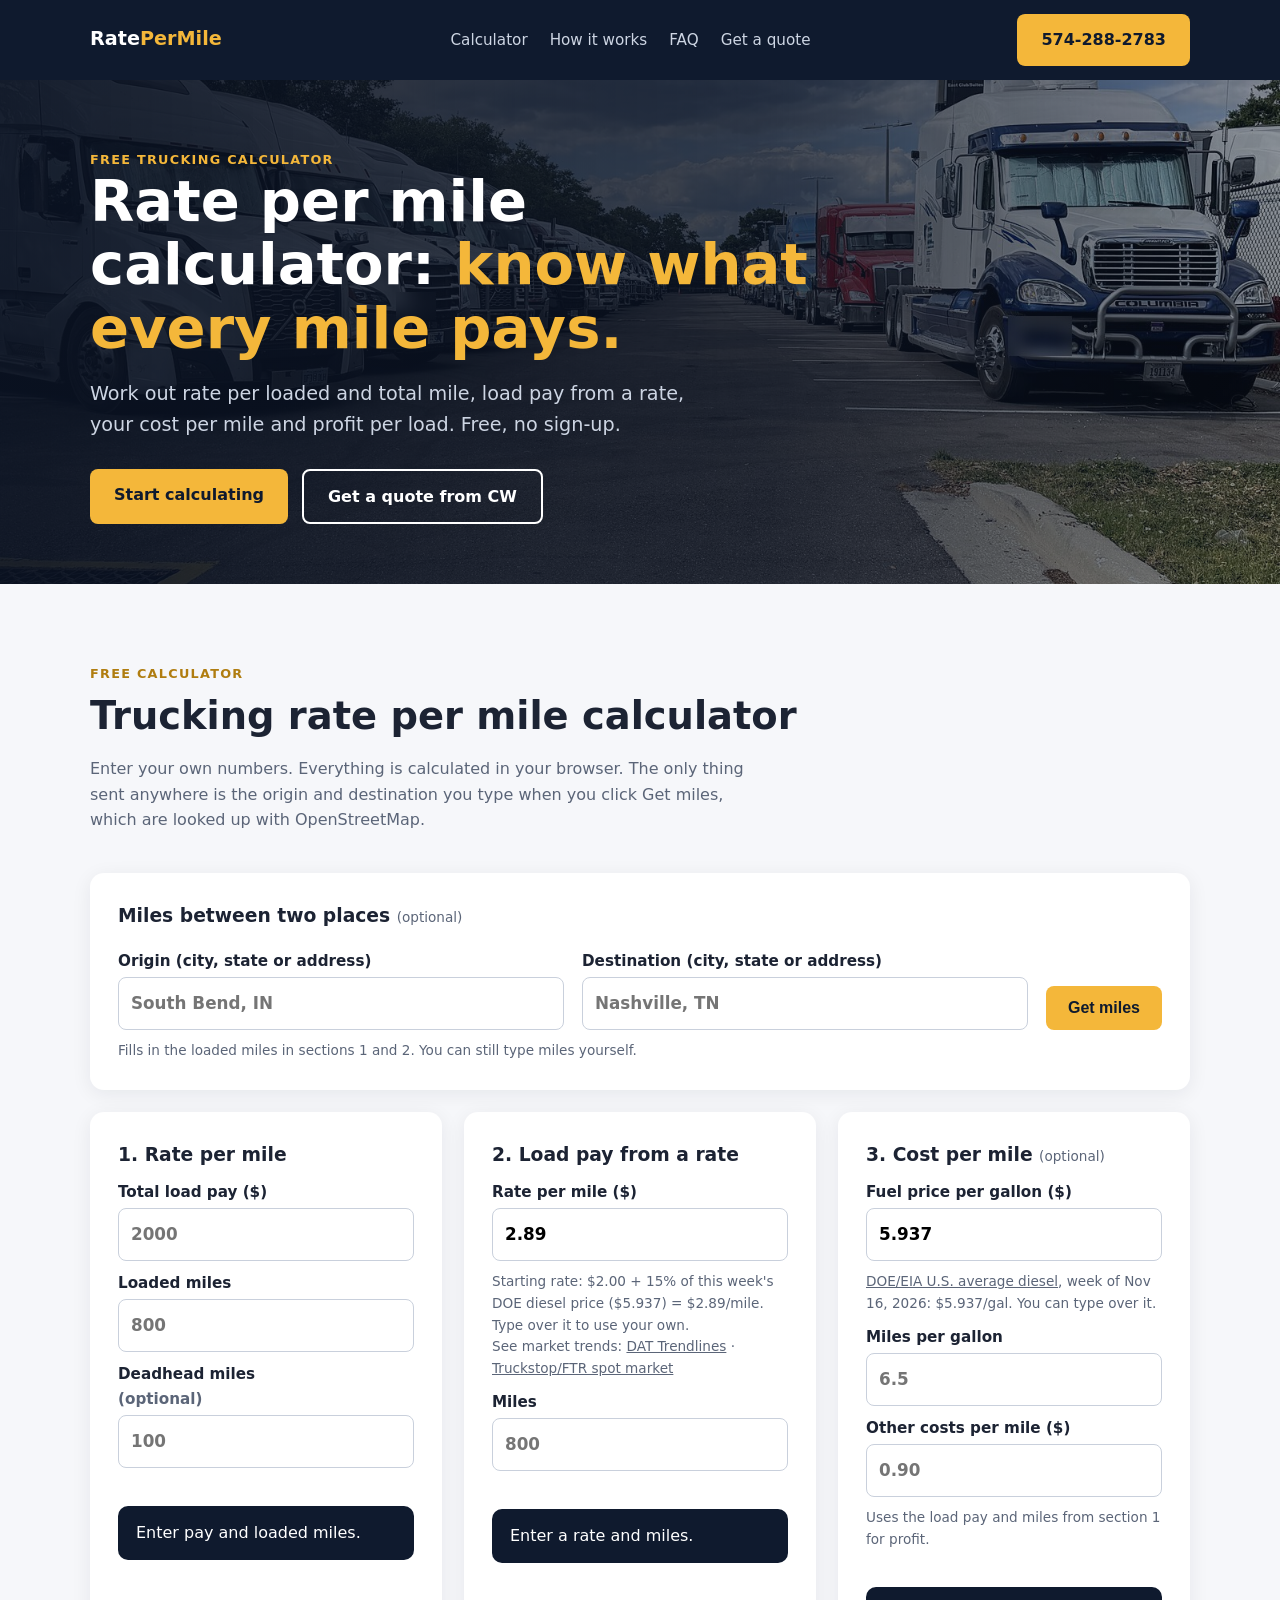
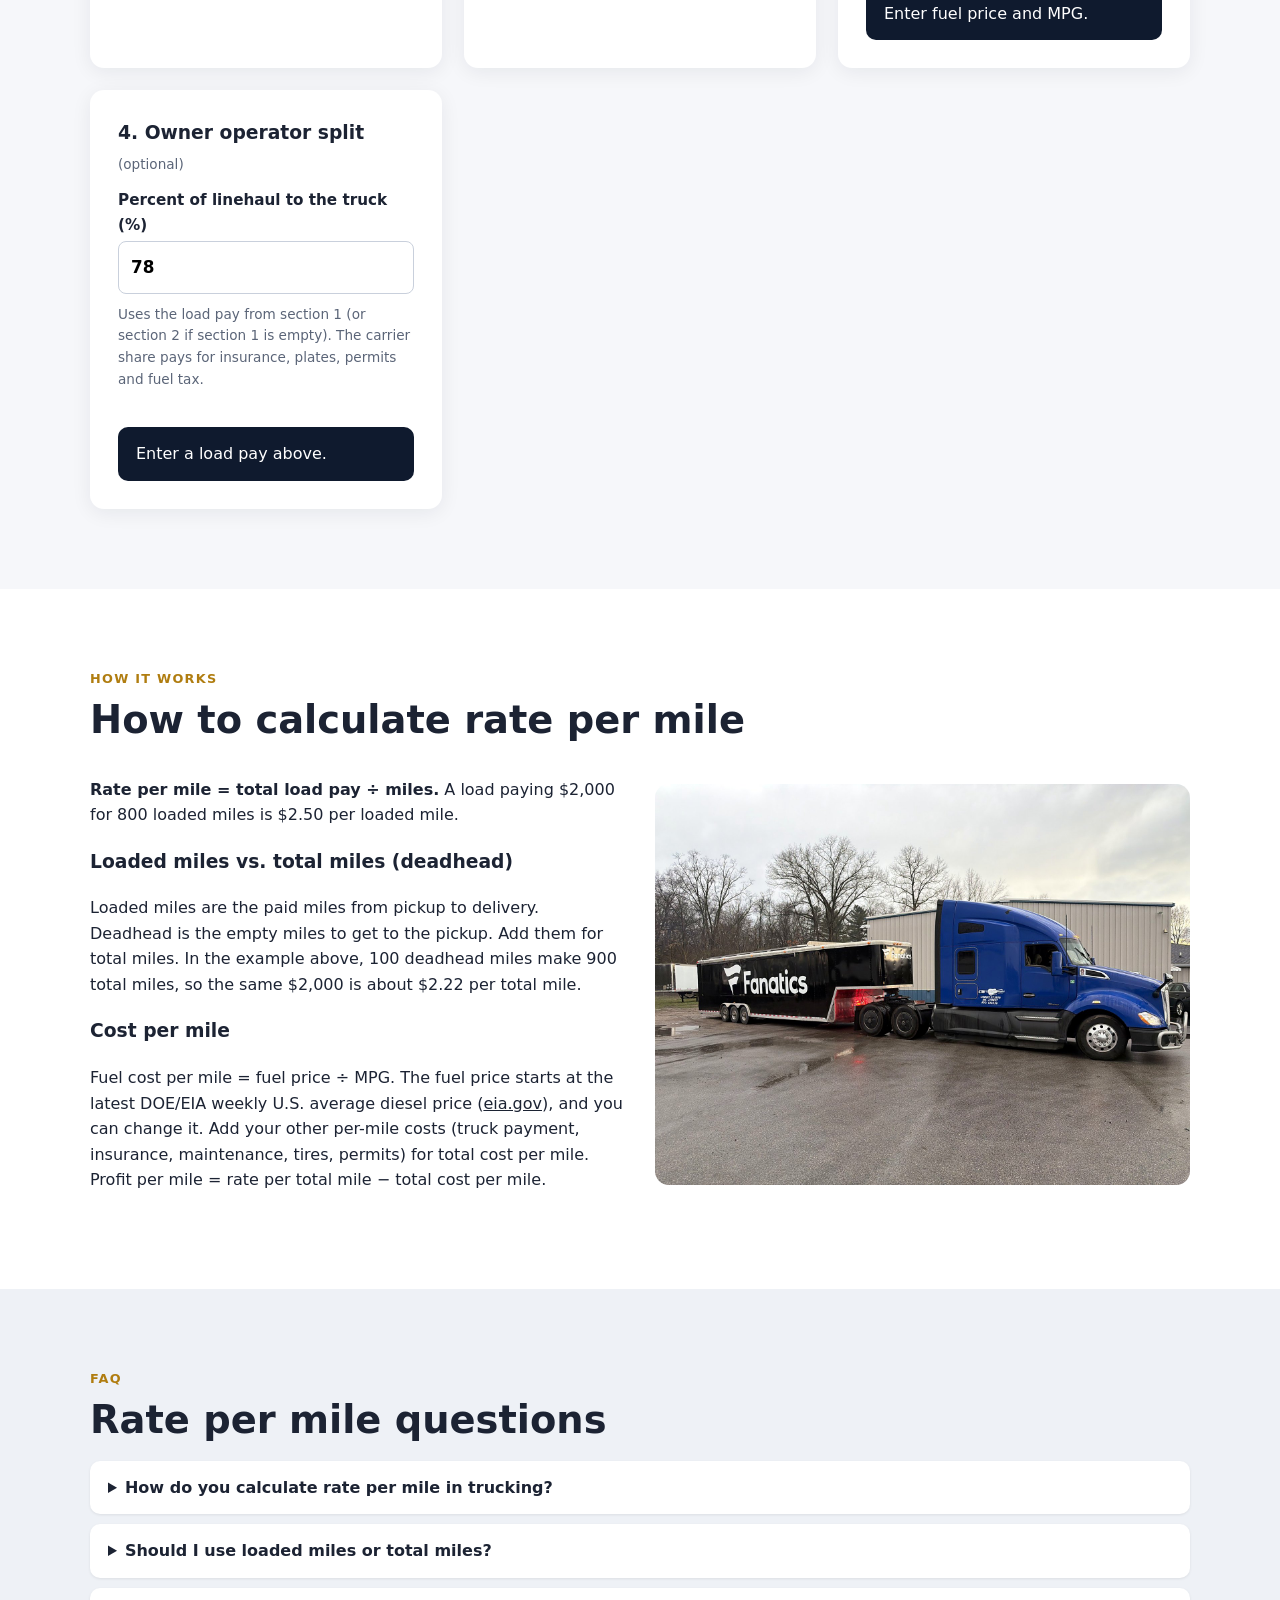
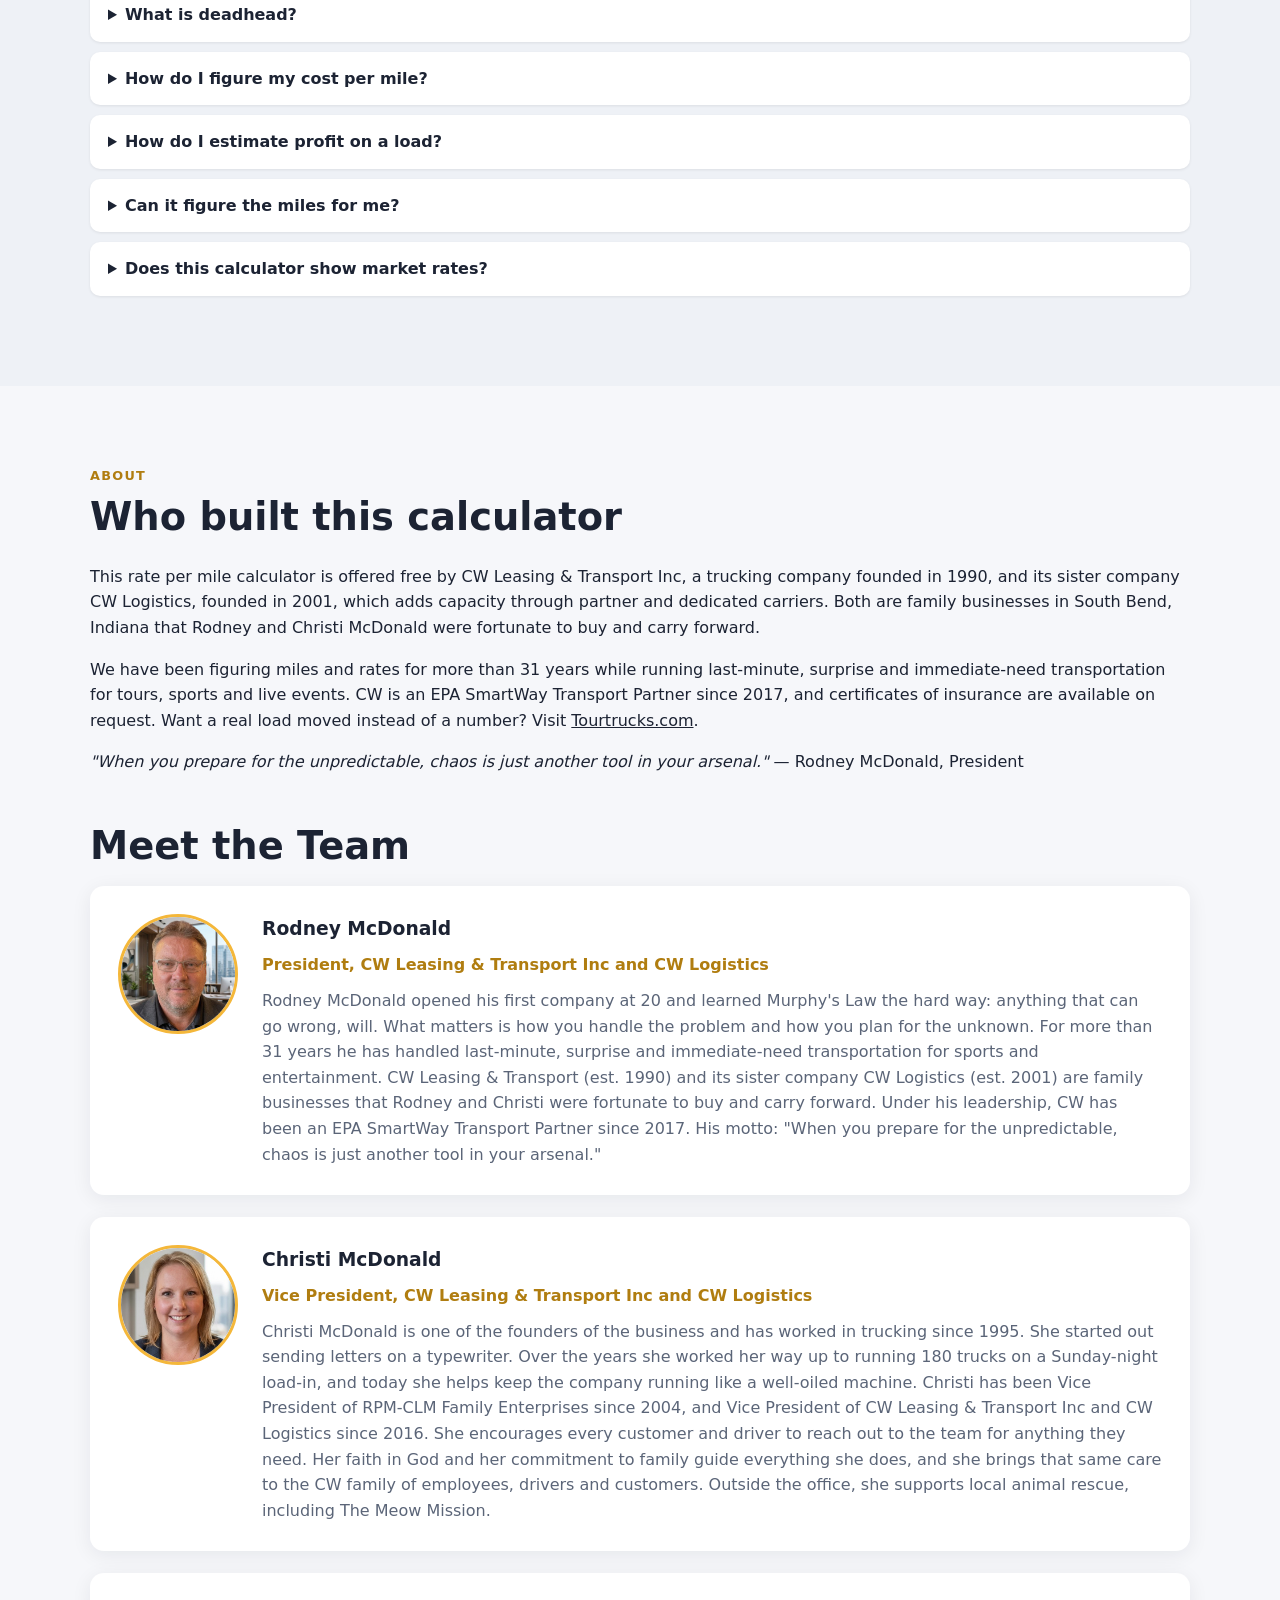
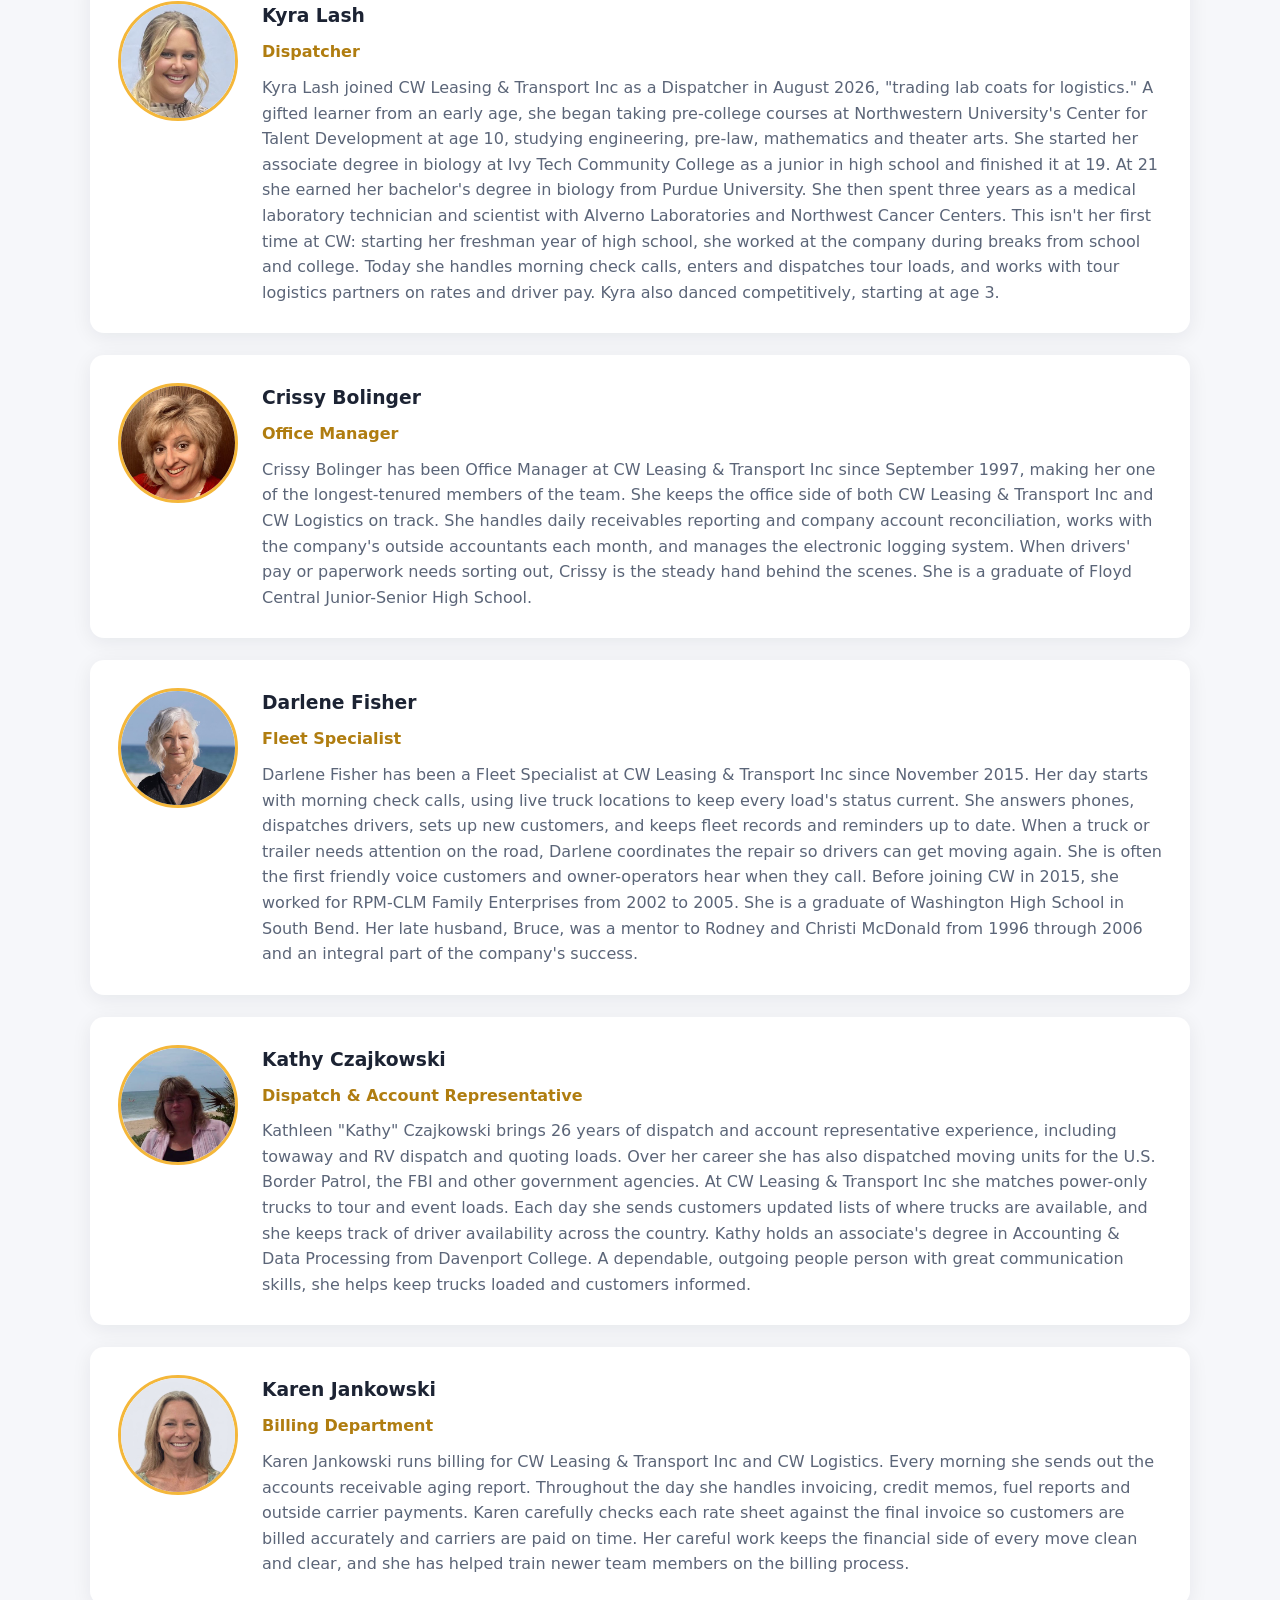
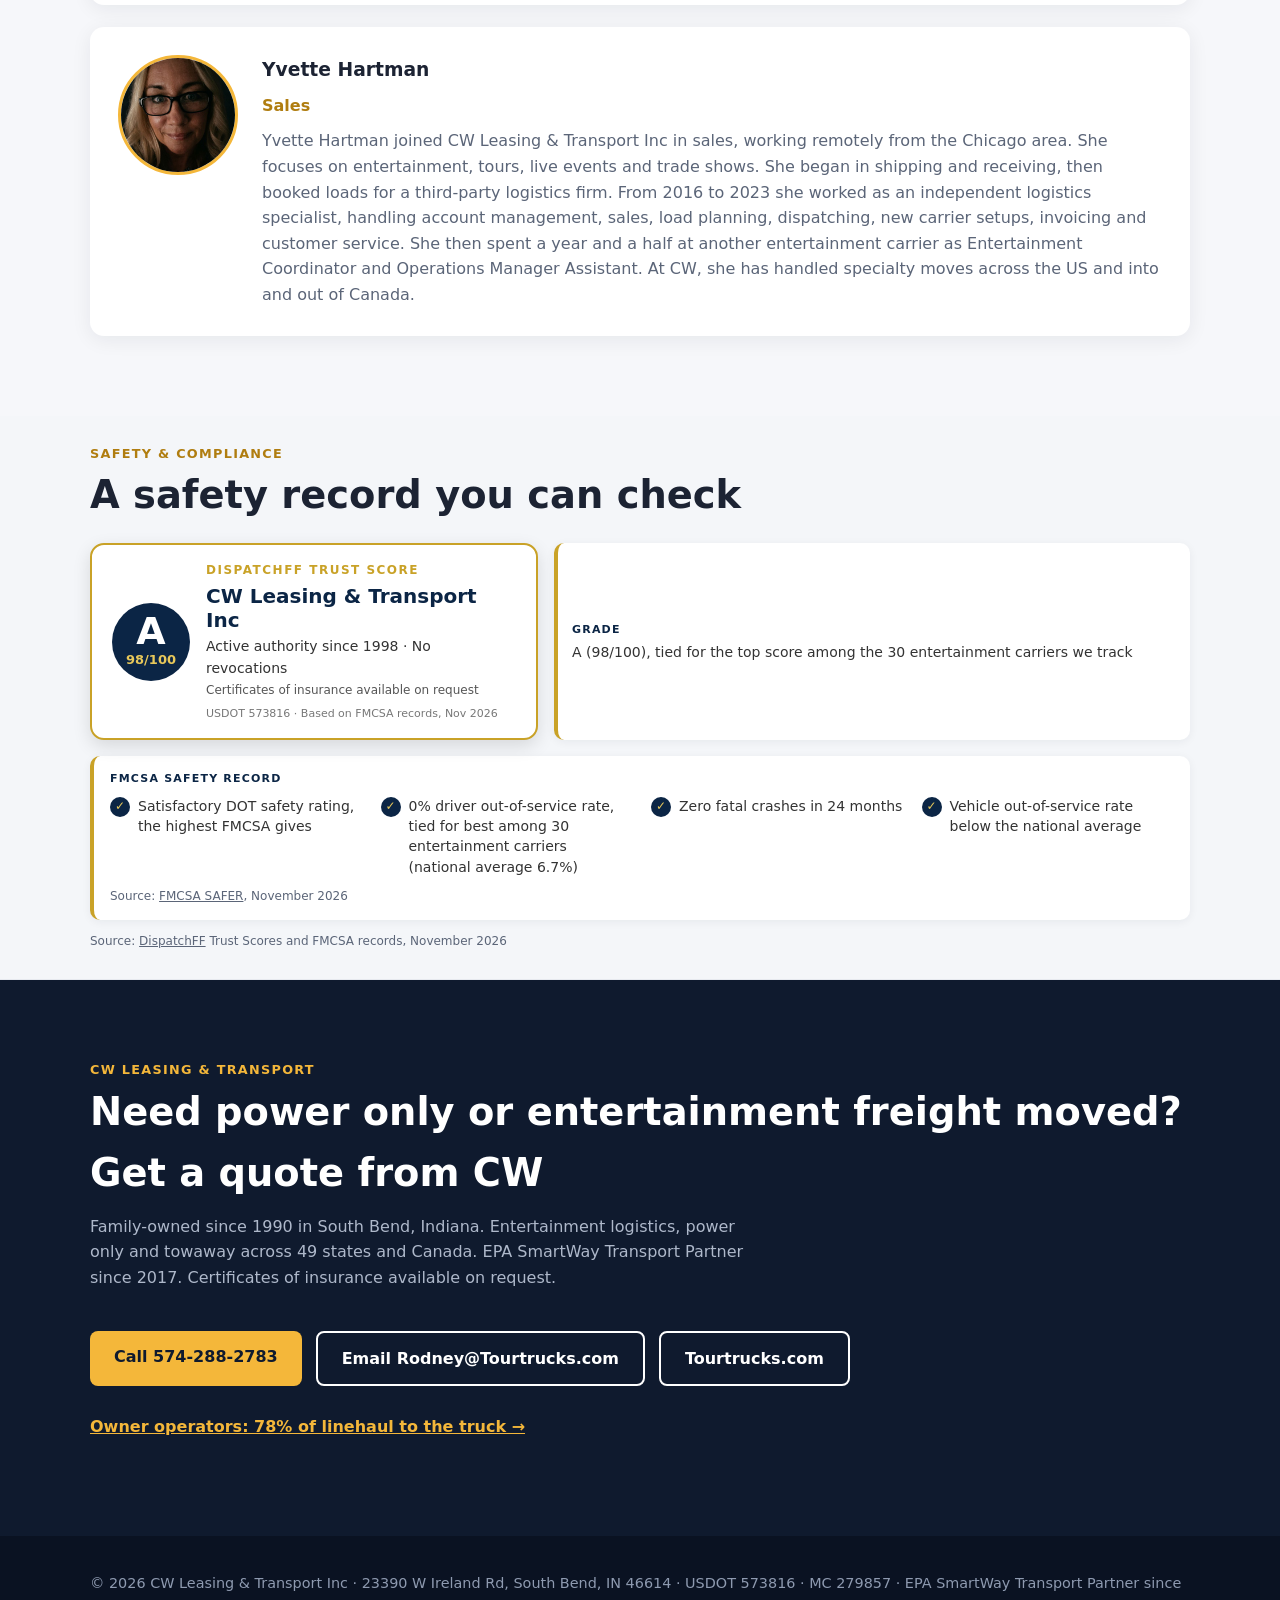
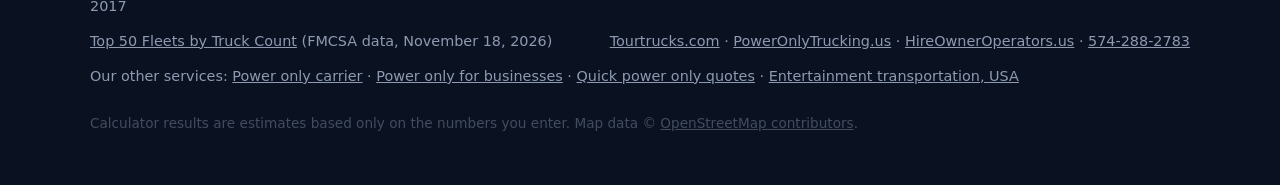
==== commit e06c2fe4: "Add Top 50 Fleets page (FMCSA Nov 18, 2026)" ====
--- a/index.html
+++ b/index.html
@@ -41,5 +41,5 @@
 <p class="lead">Family-owned since 1990 in South Bend, Indiana. Entertainment logistics, power only and towaway across 49 states and Canada. EPA SmartWay Transport Partner since 2017. Certificates of insurance available on request.</p>
 <div class="cta"><a class="btn btn-gold" href="tel:+15742882783">Call 574-288-2783</a><a class="btn btn-ghost" href="mailto:Rodney@Tourtrucks.com?subject=Quote%20request%20-%20RatePerMile.com">Email Rodney@Tourtrucks.com</a><a class="btn btn-ghost" href="https://tourtrucks.com">Tourtrucks.com</a></div>
 <p style="margin-top:28px"><a href="https://hireowneroperators.us" style="color:var(--gold)"><strong>Owner operators: 78% of linehaul to the truck &rarr;</strong></a></p></div></section>
-<footer><div class="wrap"><div>© 2026 CW Leasing &amp; Transport Inc · 23390 W Ireland Rd, South Bend, IN 46614 · USDOT 573816 · MC 279857 · EPA SmartWay Transport Partner since 2017</div><div><a href="https://tourtrucks.com">Tourtrucks.com</a> · <a href="https://poweronlytrucking.us">PowerOnlyTrucking.us</a> · <a href="https://hireowneroperators.us">HireOwnerOperators.us</a> · <a href="tel:+15742882783">574-288-2783</a></div><div class="others">Our other services: <a href="https://poweronly.us">Power only carrier</a> · <a href="https://poweronly.biz">Power only for businesses</a> · <a href="https://poweronly.co">Quick power only quotes</a> · <a href="https://entertainmenttransportation.us">Entertainment transportation, USA</a></div><p class="note" style="opacity:.7">Calculator results are estimates based only on the numbers you enter. Map data © <a href="https://www.openstreetmap.org/copyright">OpenStreetMap contributors</a>.</p></div></footer>
+<footer><div class="wrap"><div>© 2026 CW Leasing &amp; Transport Inc · 23390 W Ireland Rd, South Bend, IN 46614 · USDOT 573816 · MC 279857 · EPA SmartWay Transport Partner since 2017</div><div class="top50link"><a href="top-50-fleets.html">Top 50 Fleets by Truck Count</a> (FMCSA data, November 18, 2026)</div><div><a href="https://tourtrucks.com">Tourtrucks.com</a> · <a href="https://poweronlytrucking.us">PowerOnlyTrucking.us</a> · <a href="https://hireowneroperators.us">HireOwnerOperators.us</a> · <a href="tel:+15742882783">574-288-2783</a></div><div class="others">Our other services: <a href="https://poweronly.us">Power only carrier</a> · <a href="https://poweronly.biz">Power only for businesses</a> · <a href="https://poweronly.co">Quick power only quotes</a> · <a href="https://entertainmenttransportation.us">Entertainment transportation, USA</a></div><p class="note" style="opacity:.7">Calculator results are estimates based only on the numbers you enter. Map data © <a href="https://www.openstreetmap.org/copyright">OpenStreetMap contributors</a>.</p></div></footer>
 <script src="js/calc.js"></script></body></html>
